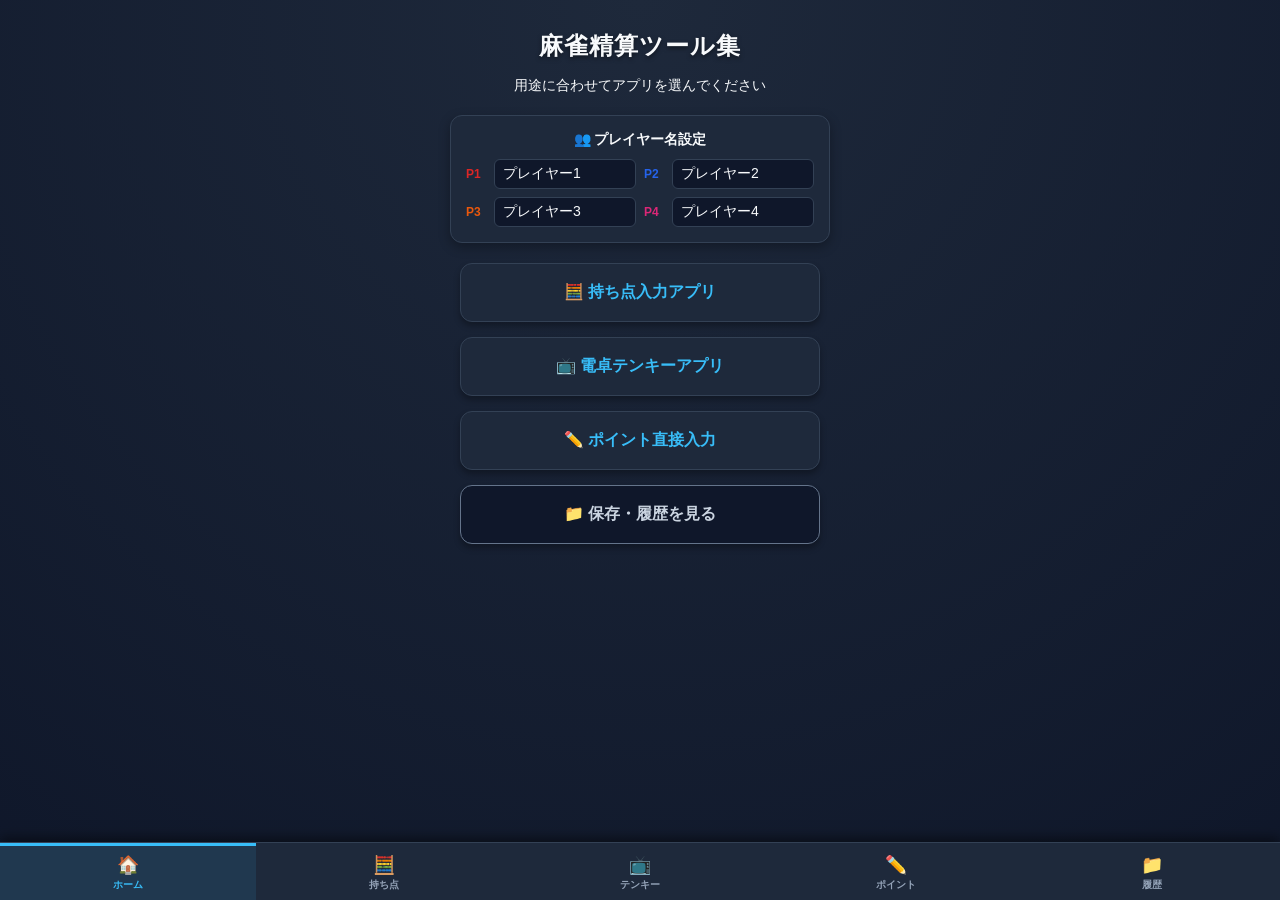
==== index.html @ d0d56da9 "Add files via upload" ====
<!DOCTYPE html>
<html lang="ja">
<head>
<meta charset="UTF-8">
<meta name="viewport" content="width=device-width, initial-scale=1.0, maximum-scale=1.0, user-scalable=no">
<title>麻雀精算</title>
<link rel="manifest" href="manifest.json">
<meta name="theme-color" content="#0f172a">
<meta name="apple-mobile-web-app-capable" content="yes">
<meta name="mobile-web-app-capable" content="yes">
<meta name="apple-mobile-web-app-title" content="麻雀精算">
<meta name="apple-mobile-web-app-status-bar-style" content="black-translucent">
<link rel="apple-touch-icon" href="icon-192.png">
<style>
/* ==================================
共通・全体スタイル (Dark Theme)
================================== */
:root {
--bg-base: #0f172a;
--bg-card: #1e293b;
--bg-input: #0f172a;
--text-main: #f8fafc;
--text-sub: #94a3b8;
--border-color: #334155;
--accent-color: #38bdf8;
--header-green: linear-gradient(90deg, #004d25 0%, #002914 100%);

/* プレイヤーカラー */
--p1-color: #dc2626; /* 赤 */
--p2-color: #2563eb; /* 青 */
--p3-color: #ea580c; /* オレンジ */
--p4-color: #db2777; /* ピンク */
}

* { box-sizing: border-box; touch-action: manipulation; margin: 0; padding: 0; }
body {
font-family: 'Helvetica Neue', Arial, sans-serif;
background-color: var(--bg-base);
color: var(--text-main);
}
.app-container {
padding-bottom: 80px;
min-height: 100vh;
background: radial-gradient(circle at top, #1e293b 0%, #0f172a 100%);
}
.screen {
display: none;
padding: 20px 10px;
animation: fadeIn 0.3s ease;
}
.screen.active {
display: block;
}
@keyframes fadeIn {
from { opacity: 0; transform: translateY(5px); }
to { opacity: 1; transform: translateY(0); }
}
.card-container {
background: rgba(30, 41, 59, 0.85);
backdrop-filter: blur(8px);
padding: 20px 15px;
border-radius: 12px;
border: 1px solid var(--border-color);
box-shadow: 0 8px 32px rgba(0,0,0,0.5);
width: 100%;
max-width: 400px;
margin: 0 auto;
}
h2 {
text-align: center;
color: var(--text-main);
margin-top: 0;
margin-bottom: 15px;
font-size: 20px;
letter-spacing: 1px;
}
input {
background-color: var(--bg-input);
color: var(--text-main);
border: 1px solid var(--border-color);
}
input:focus {
outline: none;
border-color: var(--accent-color);
box-shadow: 0 0 0 2px rgba(56,189,248,0.2);
}

/* ホーム画面スタイル */
.home-header { text-align: center; margin-bottom: 20px; padding-top: 10px; }
.menu-grid { display: grid; grid-template-columns: 1fr; gap: 15px; max-width: 380px; margin: 0 auto; padding: 0 10px; }
.menu-btn {
background: var(--bg-card); border: 1px solid var(--border-color); padding: 18px; border-radius: 12px;
font-size: 16px; font-weight: bold; color: var(--accent-color); text-align: center;
box-shadow: 0 4px 6px rgba(0,0,0,0.3); cursor: pointer; transition: all 0.2s;
}
.menu-btn:active { background: #334155; transform: scale(0.98); }

/* プレイヤー名設定エリア */
.player-setup-card {
max-width: 380px; margin: 20px auto 0; background: var(--bg-card); padding: 15px;
border-radius: 12px; border: 1px solid var(--border-color); box-shadow: 0 4px 12px rgba(0,0,0,0.3);
}
.player-setup-title { font-size: 14px; font-weight: bold; color: var(--text-main); margin-bottom: 10px; text-align: center; }
.player-setup-grid { display: grid; grid-template-columns: 1fr 1fr; gap: 8px; }
.player-setup-item { display: flex; align-items: center; }
.player-setup-item span { font-size: 12px; font-weight: bold; width: 28px; }

.p1-text { color: var(--p1-color); }
.p2-text { color: var(--p2-color); }
.p3-text { color: var(--p3-color); }
.p4-text { color: var(--p4-color); }

.player-setup-item input {
width: calc(100% - 28px); padding: 6px 8px; border-radius: 6px; font-size: 14px;
}

/* 下部ナビゲーション */
.bottom-banner {
position: fixed; bottom: 0; left: 0; right: 0; background: var(--bg-card);
display: flex; box-shadow: 0 -4px 12px rgba(0,0,0,0.5); z-index: 1000;
border-top: 1px solid var(--border-color);
}
.nav-item {
flex: 1; text-align: center; padding: 8px 0; color: var(--text-sub);
font-size: 10px; font-weight: bold; cursor: pointer; border-top: 3px solid transparent;
}
.nav-item .icon { font-size: 18px; display: block; margin-bottom: 2px; }
.nav-item.active { color: var(--accent-color); border-top: 3px solid var(--accent-color); background: rgba(56,189,248,0.1); }

/* アプリ共通スタイル */
.input-label { display: inline-block; width: 110px; font-weight: bold; font-size: 14px; color: var(--text-main); white-space: nowrap; overflow: hidden; text-overflow: ellipsis; vertical-align: middle; }
.rate-input-area { display: flex; align-items: center; font-size: 15px; font-weight: bold; color: var(--text-main); }
.rate-input-area input { width: 80px; margin: 0 10px; text-align: right; font-size: 16px; padding: 8px; border-radius: 4px; }
.player-input { display: flex; align-items: center; margin-bottom: 12px; }
.player-input input {
flex: 1; padding: 10px; border-radius: 6px; font-size: 18px; text-align: right; transition: all 0.2s;
}
.player-input input.auto-filled { background-color: #1e293b; color: #64748b; }
.unit { margin-left: 5px; font-size: 14px; color: var(--text-sub); }

.calc-btn {
width: 100%; padding: 14px; background: linear-gradient(135deg, #0ea5e9, #2563eb); color: white; border: none;
border-radius: 8px; font-size: 16px; font-weight: bold; cursor: pointer; transition: opacity 0.3s;
margin-top: 10px; box-shadow: 0 4px 12px rgba(37, 99, 235, 0.4);
}
.calc-btn:active { opacity: 0.8; }

.result-area {
margin-top: 20px; padding: 15px; background-color: #0f172a; border-radius: 6px; border: 1px solid var(--border-color);
}
.result-item { display: flex; justify-content: space-between; margin-bottom: 8px; font-size: 15px; border-bottom: 1px dashed var(--border-color); padding-bottom: 5px; }
.result-item:last-child { border-bottom: none; }
.point-detail { font-size: 12px; color: var(--text-sub); margin-right: 10px; }
.error-msg { color: #ef4444; font-weight: bold; text-align: center; font-size: 14px; }

.rule-settings { background: #0f172a; border: 1px solid var(--border-color); border-radius: 8px; padding: 12px; margin-top: 15px; margin-bottom: 15px; }
.rule-title { font-size: 14px; font-weight: bold; color: var(--text-sub); margin-bottom: 8px; }
.rule-row { display: flex; gap: 10px; margin-bottom: 8px; }
.rule-item { flex: 1; }
.rule-label { font-size: 12px; color: var(--text-sub); margin-bottom: 2px; }
.rule-item input { width: 100%; padding: 8px; border-radius: 4px; text-align: right; font-size: 15px; }

/* アプリ2 専用スタイル (放送風UI) */
.app2-setting-bar { display: flex; justify-content: space-between; align-items: center; background: #0f172a; padding: 8px 12px; border-radius: 6px; margin-bottom: 15px; font-size: 14px; font-weight: bold; border: 1px solid var(--border-color); }
.app2-setting-bar input { width: 60px; padding: 6px; text-align: right; font-size: 15px; border-radius: 4px; }

.app2-tabs { display: flex; gap: 4px; margin-bottom: 20px; }
.app2-tab {
flex: 1; text-align: center; padding: 8px 2px; background: #0f172a; color: var(--text-main);
border-radius: 6px; font-size: 12px; font-weight: bold;
border: 1px solid var(--border-color); border-bottom-width: 4px;
overflow: hidden; transition: all 0.2s; cursor: pointer;
}
#app2-tab-0 { border-bottom-color: var(--p1-color); } #app2-tab-1 { border-bottom-color: var(--p2-color); } #app2-tab-2 { border-bottom-color: var(--p3-color); } #app2-tab-3 { border-bottom-color: var(--p4-color); }
.app2-tab.active { background: rgba(56, 189, 248, 0.15); border-color: var(--accent-color); box-shadow: 0 0 10px rgba(56,189,248,0.2); }
.app2-tab-name { white-space: nowrap; overflow: hidden; text-overflow: ellipsis; display: block; color: var(--text-sub); pointer-events: none; }
.app2-tab-total { font-size: 16px; margin-top: 2px; font-variant-numeric: tabular-nums; letter-spacing: 0.5px; pointer-events: none; }

.app2-batch-panel { background: transparent; margin-bottom: 15px; }
.app2-batch-title {
font-size: 14px; font-weight: bold; color: #fff; margin-bottom: 10px; display: flex; justify-content: space-between; align-items: center;
background: var(--header-green); padding: 10px 12px; border-radius: 4px; box-shadow: 0 2px 8px rgba(0,0,0,0.5); letter-spacing: 1px;
}

.app2-rows-container { display: flex; flex-direction: column; gap: 4px; }
.app2-player-row {
display: flex; align-items: center; justify-content: space-between; background: linear-gradient(90deg, rgba(30,41,59,1) 0%, rgba(15,23,42,1) 100%);
padding: 10px 12px; border-radius: 4px; border: 1px solid var(--border-color); border-left-width: 6px;
transition: transform 0.8s cubic-bezier(0.25, 1, 0.5, 1), background 0.2s;
}
#app2-player-row-0 { border-left-color: var(--p1-color); } #app2-player-row-1 { border-left-color: var(--p2-color); } #app2-player-row-2 { border-left-color: var(--p3-color); } #app2-player-row-3 { border-left-color: var(--p4-color); }
.app2-player-row-name { font-weight: bold; font-size: 15px; width: 80px; white-space: nowrap; overflow: hidden; text-overflow: ellipsis; }
.app2-player-row-val { font-size: 18px; font-weight: bold; color: #fff; text-align: right; flex: 1; padding-right: 5px; font-variant-numeric: tabular-nums; }

.app2-ledger { background: #0f172a; border: 1px solid var(--border-color); border-radius: 6px; padding: 8px; height: 90px; overflow-y: auto; margin-bottom: 12px; }
.app2-ledger-table { width: 100%; border-collapse: collapse; font-size: 13px; }
.app2-ledger-table th { background: #1e293b; color: var(--text-sub); padding: 4px; text-align: center; font-size: 11px; border-bottom: 1px solid var(--border-color); }
.app2-ledger-table td { padding: 5px 4px; text-align: center; border-bottom: 1px dashed #334155; font-variant-numeric: tabular-nums; }

.app2-input-display { background: #000; border: 1px solid var(--accent-color); border-radius: 6px; padding: 10px 12px; font-size: 22px; font-weight: bold; text-align: right; margin-bottom: 10px; min-height: 48px; color: #38bdf8; overflow-x: auto; white-space: nowrap; box-shadow: inset 0 2px 4px rgba(0,0,0,0.5); }
.app2-keypad { display: grid; grid-template-columns: repeat(4, 1fr); gap: 8px; margin-bottom: 10px; }
.app2-key { background: #1e293b; border: 1px solid var(--border-color); border-radius: 8px; padding: 12px 0; font-size: 18px; font-weight: bold; color: var(--text-main); display: flex; align-items: center; justify-content: center; cursor: pointer; user-select: none; box-shadow: 0 3px 0 #0f172a; transition: all 0.1s; }
.app2-key:active { transform: translateY(3px); box-shadow: none; background: #334155; }
.app2-key.fn { background: #334155; color: #cbd5e1; font-size: 16px; }
.app2-key.op { background: #0f172a; color: var(--accent-color); font-size: 22px; border-color: #1e293b; }
.app2-key.calc { background: var(--header-green); color: #fff; border-color: #002914; box-shadow: 0 3px 0 #001a0d; grid-column: span 4; padding: 14px 0; }
.app2-key.calc:active { background: #002914; }

.app2-result-area { margin-top: 10px; padding: 15px; background-color: #0f172a; border-radius: 8px; border: 1px solid var(--border-color); }
.app2-transfer-area { margin-top: 15px; padding-top: 10px; border-top: 1px solid var(--border-color); }
.app2-transfer-item { display: flex; justify-content: space-between; align-items: center; background: #1e293b; padding: 10px 12px; margin-bottom: 8px; border-radius: 6px; border: 1px solid var(--border-color); font-size: 15px; }
.app2-pay-from { color: #ef4444; font-weight: bold; }
.app2-pay-to { color: #38bdf8; font-weight: bold; }
.text-win { color: var(--accent-color); }
.text-lose { color: #ef4444; }

/* ==================================
保存・履歴ページ用スタイル
================================== */
.history-section-title {
font-size: 15px; font-weight: bold; margin-bottom: 12px; color: var(--accent-color);
border-bottom: 1px solid var(--border-color); padding-bottom: 5px; margin-top: 20px;
}
.history-controls { display: flex; gap: 10px; margin-bottom: 20px; }
.history-btn {
flex: 1; padding: 12px 10px; border-radius: 6px; font-size: 13px; font-weight: bold;
cursor: pointer; text-align: center; border: none; color: #fff; box-shadow: 0 2px 4px rgba(0,0,0,0.3);
}
.btn-save { background: linear-gradient(135deg, #10b981, #059669); }
.btn-reset { background: linear-gradient(135deg, #ef4444, #b91c1c); }

/* アコーディオン部分 (JS制御) */
.archive-item {
background: #0f172a; border: 1px solid var(--border-color); border-radius: 6px; margin-bottom: 10px; overflow: hidden;
}
.archive-header {
padding: 12px; cursor: pointer; display: flex; flex-direction: column; gap: 5px;
-webkit-tap-highlight-color: transparent; user-select: none;
}
/* タイトルと日付のレイアウト */
.archive-title-row { display: flex; justify-content: space-between; align-items: baseline; }
.archive-title { font-size: 15px; font-weight: bold; color: var(--text-main); flex: 1; white-space: nowrap; overflow: hidden; text-overflow: ellipsis; padding-right: 10px; }
.archive-date-sub { font-size: 11px; color: #94a3b8; white-space: nowrap; }
.archive-date-sub::after { content: '▼'; font-size: 10px; margin-left: 8px; transition: transform 0.2s; display: inline-block; }
.archive-item.open .archive-date-sub::after { transform: rotate(180deg); color: var(--accent-color); }

.archive-summary { display: grid; grid-template-columns: repeat(4, 1fr); text-align: center; font-size: 13px; font-weight: bold; margin-top: 5px; pointer-events: none; }

.archive-content { display: none; padding: 0 12px 12px; border-top: 1px dashed var(--border-color); margin-top: 8px; padding-top: 12px; }
.archive-item.open .archive-content { display: block; animation: fadeIn 0.3s ease; }

/* 復元・削除ボタン */
.history-action-btns { display: flex; gap: 10px; margin-top: 15px; }
.btn-restore {
flex: 1; background: rgba(56, 189, 248, 0.1); border: 1px solid var(--accent-color); color: var(--accent-color);
padding: 10px; border-radius: 4px; font-size: 12px; font-weight: bold; cursor: pointer; transition: 0.2s;
}
.btn-restore:active { background: rgba(56, 189, 248, 0.3); }
.btn-delete {
flex: 1; background: transparent; border: 1px solid #ef4444; color: #ef4444;
padding: 10px; border-radius: 4px; font-size: 12px; font-weight: bold; cursor: pointer; transition: 0.2s;
}
.btn-delete:active { background: rgba(239, 68, 68, 0.2); }
</style>
</head>
<body>

<div class="app-container">

<!-- ===============================
[Home] ホーム画面
================================ -->
<div id="screen-home" class="screen active">
<div class="home-header">
<h2 style="font-size: 24px; text-shadow: 0 2px 4px rgba(0,0,0,0.5);">麻雀精算ツール集</h2>
<p style="font-size: 14px;">用途に合わせてアプリを選んでください</p>
</div>

<div class="player-setup-card">
<div class="player-setup-title">👥 プレイヤー名設定</div>
<div class="player-setup-grid">
<div class="player-setup-item"><span class="p1-text">P1</span><input type="text" id="p-name-0" value="プレイヤー1" oninput="updatePlayerUI(); saveData();"></div>
<div class="player-setup-item"><span class="p2-text">P2</span><input type="text" id="p-name-1" value="プレイヤー2" oninput="updatePlayerUI(); saveData();"></div>
<div class="player-setup-item"><span class="p3-text">P3</span><input type="text" id="p-name-2" value="プレイヤー3" oninput="updatePlayerUI(); saveData();"></div>
<div class="player-setup-item"><span class="p4-text">P4</span><input type="text" id="p-name-3" value="プレイヤー4" oninput="updatePlayerUI(); saveData();"></div>
</div>
</div>

<div class="menu-grid" style="margin-top: 20px;">
<div class="menu-btn" onclick="switchScreen('app1')">🧮 持ち点入力アプリ</div>
<div class="menu-btn" onclick="switchScreen('app2')">📺 電卓テンキーアプリ</div>
<div class="menu-btn" onclick="switchScreen('app3')">✏️ ポイント直接入力</div>
<div class="menu-btn" onclick="switchScreen('history')" style="background:var(--bg-base); border-color:#64748b; color:#cbd5e1;">📁 保存・履歴を見る</div>
</div>
</div>

<!-- ===============================
[App1] 持ち点入力アプリ
================================ -->
<div id="screen-app1" class="screen">
<div class="card-container">
<h2>持ち点入力 精算</h2>
<div class="rate-input-area" style="margin-bottom: 15px;">
<label class="input-label">レート:</label>
1000点 = <input type="number" id="app1-rate" value="50" step="10" min="0" inputmode="numeric" onfocus="this.select()" oninput="saveData()"> 円
</div>
<hr style="border: 0; border-top: 1px solid var(--border-color); margin-bottom: 15px;">

<div class="player-input"><label class="input-label p1-text" id="app1-lbl-0">プレイヤー1:</label><input type="number" id="app1-p1" onfocus="this.select()" oninput="app1_autoFill()"></div>
<div class="player-input"><label class="input-label p2-text" id="app1-lbl-1">プレイヤー2:</label><input type="number" id="app1-p2" onfocus="this.select()" oninput="app1_autoFill()"></div>
<div class="player-input"><label class="input-label p3-text" id="app1-lbl-2">プレイヤー3:</label><input type="number" id="app1-p3" onfocus="this.select()" oninput="app1_autoFill()"></div>
<div class="player-input"><label class="input-label p4-text" id="app1-lbl-3">プレイヤー4:</label><input type="number" id="app1-p4" class="auto-filled" placeholder="自動入力" onfocus="this.select()"></div>


<div class="rule-settings">
<div class="rule-title">持ち点・返し点</div>
<div class="rule-row">
<div class="rule-item"><div class="rule-label">持ち点</div><input type="number" id="app1-start-point" value="25000" step="1000" inputmode="numeric" oninput="app1_autoFill(); saveData();"></div>
<div class="rule-item"><div class="rule-label">返し点</div><input type="number" id="app1-return-point" value="30000" step="1000" inputmode="numeric" oninput="saveData();"></div>
</div>
<div class="rule-title" style="margin-top: 12px;">順位点 (ウマ)</div>
<div class="rule-row">
<div class="rule-item"><div class="rule-label">1位</div><input type="number" id="app1-uma1" value="50" oninput="saveData();"></div>
<div class="rule-item"><div class="rule-label">2位</div><input type="number" id="app1-uma2" value="10" oninput="saveData();"></div>
</div>
<div class="rule-row">
<div class="rule-item"><div class="rule-label">3位</div><input type="number" id="app1-uma3" value="-10" oninput="saveData();"></div>
<div class="rule-item"><div class="rule-label">4位</div><input type="number" id="app1-uma4" value="-30" oninput="saveData();"></div>
</div>
</div>

<button class="calc-btn" onclick="app1_calculate()">精算を計算する</button>
<div id="app1-result" class="result-area" style="display: none;"></div>
</div>
</div>

<!-- ===============================
[App2] 電卓テンキーアプリ
================================ -->
<div id="screen-app2" class="screen">
<div class="card-container" style="padding: 15px 12px;">
<div class="app2-setting-bar">
<span>レート (1000点=)</span>
<div><input type="number" id="app2-rate" value="50" inputmode="numeric" onfocus="this.select()" oninput="saveData()"> 円</div>
</div>

<div class="app2-batch-title" style="margin-bottom: 12px;">
<span id="app2-batch-title-text">第 1 試合 (スコア入力)</span>
</div>

<div class="app2-tabs" id="app2-tabs-container">
<div class="app2-tab active" id="app2-tab-0" onclick="app2_selectTarget(0)"><span class="app2-tab-name" id="app2-tabname-0">P1</span><div class="app2-tab-total" id="app2-total-0">0</div></div>
<div class="app2-tab" id="app2-tab-1" onclick="app2_selectTarget(1)"><span class="app2-tab-name" id="app2-tabname-1">P2</span><div class="app2-tab-total" id="app2-total-1">0</div></div>
<div class="app2-tab" id="app2-tab-2" onclick="app2_selectTarget(2)"><span class="app2-tab-name" id="app2-tabname-2">P3</span><div class="app2-tab-total" id="app2-total-2">0</div></div>
<div class="app2-tab" id="app2-tab-3" onclick="app2_selectTarget(3)"><span class="app2-tab-name" id="app2-tabname-3">P4</span><div class="app2-tab-total" id="app2-total-3">0</div></div>
</div>

<div class="app2-batch-panel">
<div class="app2-batch-title" style="background: transparent; box-shadow: none; padding: 0 4px; margin-bottom: 8px;">
<span style="font-size: 13px; color: var(--text-sub);">🏆 総合順位</span>
</div>
<div class="app2-rows-container" id="app2-rows-container">
<div id="app2-player-row-0" class="app2-player-row" data-player="0"><span class="app2-player-row-name" id="app2-rowname-0">P1</span><span class="app2-player-row-val" id="app2-rowval-0">0 pt</span></div>
<div id="app2-player-row-1" class="app2-player-row" data-player="1"><span class="app2-player-row-name" id="app2-rowname-1">P2</span><span class="app2-player-row-val" id="app2-rowval-1">0 pt</span></div>
<div id="app2-player-row-2" class="app2-player-row" data-player="2"><span class="app2-player-row-name" id="app2-rowname-2">P3</span><span class="app2-player-row-val" id="app2-rowval-2">0 pt</span></div>
<div id="app2-player-row-3" class="app2-player-row" data-player="3"><span class="app2-player-row-name" id="app2-rowname-3">P4</span><span class="app2-player-row-val" id="app2-rowval-3">0 pt</span></div>
</div>
<button class="calc-btn" onclick="app2_commitGame()" style="margin-top: 15px;">📥 結果を一覧に反映する</button>
</div>

<div class="app2-ledger">
<table class="app2-ledger-table">
<thead>
<tr><th>試合</th><th id="app2-th-0">P1</th><th id="app2-th-1">P2</th><th id="app2-th-2">P3</th><th id="app2-th-3">P4</th></tr>
</thead>
<tbody id="app2-ledger-tbody"></tbody>
</table>
</div>

<div class="app2-input-display" id="app2-current-input"></div>

<div class="app2-keypad">
<div class="app2-key fn" onclick="app2_pressKey('C')">CLR</div>
<div class="app2-key fn" onclick="app2_pressKey('BS')">DEL</div>
<div class="app2-key fn" onclick="app2_pressKey('UNDO')">UNDO</div>
<div class="app2-key op" onclick="app2_pressKey('+')">＋</div>

<div class="app2-key" onclick="app2_pressKey('7')">7</div><div class="app2-key" onclick="app2_pressKey('8')">8</div><div class="app2-key" onclick="app2_pressKey('9')">9</div><div class="app2-key op" onclick="app2_pressKey('-')">－</div>
<div class="app2-key" onclick="app2_pressKey('4')">4</div><div class="app2-key" onclick="app2_pressKey('5')">5</div><div class="app2-key" onclick="app2_pressKey('6')">6</div><div class="app2-key" onclick="app2_pressKey('0')">0</div>
<div class="app2-key" onclick="app2_pressKey('1')">1</div><div class="app2-key" onclick="app2_pressKey('2')">2</div><div class="app2-key" onclick="app2_pressKey('3')">3</div><div class="app2-key" onclick="app2_pressKey('.')">.</div>

<div class="app2-key calc" onclick="app2_calculate()">💰 現金精算を開く</div>
</div>
<div id="app2-result" class="app2-result-area" style="display: none;"></div>
</div>
</div>

<!-- ===============================
[App3] ポイント直接入力アプリ
================================ -->
<div id="screen-app3" class="screen">
<div class="card-container">
<h2>ポイント直接入力 精算</h2>
<div class="rate-input-area" style="margin-bottom: 15px;">
<label class="input-label">レート:</label>
1000点 = <input type="number" id="app3-rate" value="50" step="10" inputmode="numeric" oninput="saveData()"> 円
</div>
<hr style="border: 0; border-top: 1px solid var(--border-color); margin-bottom: 15px;">

<div class="player-input"><label class="input-label p1-text" id="app3-lbl-0">P1:</label><input type="number" id="app3-p1" oninput="app3_autoFill()"> <span class="unit">pt</span></div>
<div class="player-input"><label class="input-label p2-text" id="app3-lbl-1">P2:</label><input type="number" id="app3-p2" oninput="app3_autoFill()"> <span class="unit">pt</span></div>
<div class="player-input"><label class="input-label p3-text" id="app3-lbl-2">P3:</label><input type="number" id="app3-p3" oninput="app3_autoFill()"> <span class="unit">pt</span></div>
<div class="player-input"><label class="input-label p4-text" id="app3-lbl-3">P4:</label><input type="number" id="app3-p4" class="auto-filled" onfocus="this.select()"> <span class="unit">pt</span></div>

<button class="calc-btn" onclick="app3_calculate()">現金を計算する</button>
<div id="app3-result" class="result-area" style="display: none;"></div>
</div>
</div>

<!-- ===============================
[History] 履歴・保存ページ
================================ -->
<div id="screen-history" class="screen">
<div class="card-container">
<h2>📝 スコア履歴</h2>

<div class="history-section-title">現在の対局 (テンキーアプリの状況)</div>

<table class="app2-ledger-table" style="background:#0f172a; margin-bottom:15px; border:1px solid var(--border-color); border-radius:6px; overflow:hidden;">
<thead>
<tr>
<th>試合</th>
<th id="hist-th-0" class="p1-text">P1</th><th id="hist-th-1" class="p2-text">P2</th>
<th id="hist-th-2" class="p3-text">P3</th><th id="hist-th-3" class="p4-text">P4</th>
</tr>
</thead>
<tbody id="hist-current-tbody"></tbody>
<tfoot id="hist-current-tfoot" style="background:#1e293b; font-weight:bold;"></tfoot>
</table>

<div class="history-controls">
<button class="history-btn btn-save" onclick="archiveCurrentScores()">📁 今の履歴を保存</button>
<button class="history-btn btn-reset" onclick="resetCurrentScores()">🗑️ リセット</button>
</div>

<div class="history-section-title">バックアップ</div>
<div class="history-controls">
<button class="history-btn" style="background:#334155;" onclick="exportData()">⬇️ 書き出し</button>
<button class="history-btn" style="background:#334155;" onclick="document.getElementById('import-file').click()">⬆️ 読み込み</button>
<input type="file" id="import-file" accept=".json,application/json" style="display:none;" onchange="importData(event)">
</div>
<p style="font-size:11px; color:var(--text-sub); margin-bottom:10px;">履歴をファイルに保存できます。機種変更やデータ消去に備えて、ときどき書き出してね。</p>

<div class="history-section-title">過去の保存データ</div>
<p style="font-size:11px; color:var(--text-sub); margin-bottom:10px;">タップで詳細を開けます</p>

<div id="hist-archives-container">
<!-- JSで過去データを描画 -->
</div>
</div>
</div>

</div>

<!-- 下部ナビゲーションバナー -->
<div class="bottom-banner">
<div class="nav-item active" id="nav-home" onclick="switchScreen('home')"><span class="icon">🏠</span>ホーム</div>
<div class="nav-item" id="nav-app1" onclick="switchScreen('app1')"><span class="icon">🧮</span>持ち点</div>
<div class="nav-item" id="nav-app2" onclick="switchScreen('app2')"><span class="icon">📺</span>テンキー</div>
<div class="nav-item" id="nav-app3" onclick="switchScreen('app3')"><span class="icon">✏️</span>ポイント</div>
<div class="nav-item" id="nav-history" onclick="switchScreen('history')"><span class="icon">📁</span>履歴</div>
</div>

<script>
/* =========================================
[LocalStorage] 保存・復元処理
========================================= */
let app2_scores = [[], [], [], []];
let app2_prevTotals = [0, 0, 0, 0];
let app2_activeTarget = 0;
let app2_tempInputs = ["", "", "", ""];
let mahjong_archives = [];

function saveData() {
try {
const names = [document.getElementById('p-name-0').value, document.getElementById('p-name-1').value, document.getElementById('p-name-2').value, document.getElementById('p-name-3').value];
localStorage.setItem('mahjong_pNames', JSON.stringify(names));
localStorage.setItem('mahjong_app1_rate', document.getElementById('app1-rate').value);
localStorage.setItem('mahjong_app1_start', document.getElementById('app1-start-point').value);
localStorage.setItem('mahjong_app1_return', document.getElementById('app1-return-point').value);
const uma = [document.getElementById('app1-uma1').value, document.getElementById('app1-uma2').value, document.getElementById('app1-uma3').value, document.getElementById('app1-uma4').value];
localStorage.setItem('mahjong_app1_uma', JSON.stringify(uma));
localStorage.setItem('mahjong_app2_rate', document.getElementById('app2-rate').value);
localStorage.setItem('mahjong_app2_scores', JSON.stringify(app2_scores));
localStorage.setItem('mahjong_app3_rate', document.getElementById('app3-rate').value);
localStorage.setItem('mahjong_archives', JSON.stringify(mahjong_archives));
} catch(e) { console.log('Save failed:', e); }
}

function loadData() {
try {
const names = JSON.parse(localStorage.getItem('mahjong_pNames'));
if (names && names.length === 4) { for (let i = 0; i < 4; i++) { if (names[i] !== undefined) document.getElementById(`p-name-${i}`).value = names[i]; } }
const app1Rate = localStorage.getItem('mahjong_app1_rate'); if (app1Rate !== null) document.getElementById('app1-rate').value = app1Rate;
const app1Start = localStorage.getItem('mahjong_app1_start'); if (app1Start !== null) document.getElementById('app1-start-point').value = app1Start;
const app1Return = localStorage.getItem('mahjong_app1_return'); if (app1Return !== null) document.getElementById('app1-return-point').value = app1Return;
const uma = JSON.parse(localStorage.getItem('mahjong_app1_uma'));
if (uma && uma.length === 4) { document.getElementById('app1-uma1').value = uma[0]; document.getElementById('app1-uma2').value = uma[1]; document.getElementById('app1-uma3').value = uma[2]; document.getElementById('app1-uma4').value = uma[3]; }
const app2Rate = localStorage.getItem('mahjong_app2_rate'); if (app2Rate !== null) document.getElementById('app2-rate').value = app2Rate;
const savedScores = JSON.parse(localStorage.getItem('mahjong_app2_scores')); if (savedScores && savedScores.length === 4) app2_scores = savedScores;
const app3Rate = localStorage.getItem('mahjong_app3_rate'); if (app3Rate !== null) document.getElementById('app3-rate').value = app3Rate;
const savedArchives = JSON.parse(localStorage.getItem('mahjong_archives')); if (savedArchives) mahjong_archives = savedArchives;

app2_prevTotals = [app2_getSum(0), app2_getSum(1), app2_getSum(2), app2_getSum(3)];
} catch(e) { console.log('Load failed:', e); }
}

function esc(s) {
return String(s).replace(/[&<>"']/g, c => ({'&':'&amp;','<':'&lt;','>':'&gt;','"':'&quot;',"'":'&#39;'}[c]));
}

function exportData() {
const data = {
app: 'mahjong-settle', version: 1,
names: [0,1,2,3].map(getPlayerName),
scores: app2_scores,
archives: mahjong_archives
};
const blob = new Blob([JSON.stringify(data, null, 2)], { type: 'application/json' });
const a = document.createElement('a');
const d = new Date();
a.href = URL.createObjectURL(blob);
a.download = `mahjong_backup_${d.getFullYear()}${String(d.getMonth()+1).padStart(2,'0')}${String(d.getDate()).padStart(2,'0')}.json`;
document.body.appendChild(a); a.click(); a.remove();
setTimeout(() => URL.revokeObjectURL(a.href), 1000);
}

function importData(ev) {
const file = ev.target.files[0]; ev.target.value = '';
if (!file) return;
const reader = new FileReader();
reader.onload = () => {
try {
const data = JSON.parse(reader.result);
const okScores = s => Array.isArray(s) && s.length === 4 && s.every(a => Array.isArray(a) && a.every(n => typeof n === 'number'));
if (data.app !== 'mahjong-settle' || !Array.isArray(data.archives) || !data.archives.every(a => a && okScores(a.scores) && Array.isArray(a.names) && a.names.length === 4)) throw new Error('形式が違います');
if (!confirm(`履歴 ${data.archives.length} 件を読み込みます。\n今ある履歴の後ろに追加されます（現在の対局は変わりません）。`)) return;
data.archives.forEach(a => mahjong_archives.push({
title: String(a.title || ''), date: String(a.date || ''),
names: a.names.map(String), scores: a.scores
}));
saveData(); renderHistoryPage();
alert('読み込みました！');
} catch (e) { alert('読み込めませんでした: ' + e.message); }
};
reader.readAsText(file);
}

function getPlayerName(index) {
const val = document.getElementById(`p-name-${index}`).value.trim(); return val !== "" ? val : `P${index + 1}`;
}

function updatePlayerUI() {
for (let i = 0; i < 4; i++) {
const name = getPlayerName(i);
const lbl1 = document.getElementById(`app1-lbl-${i}`); if (lbl1) lbl1.innerText = `${name}:`;
const tab2 = document.getElementById(`app2-tabname-${i}`); if (tab2) tab2.innerText = name;
const rowName = document.getElementById(`app2-rowname-${i}`); if (rowName) rowName.innerText = name;
const th2 = document.getElementById(`app2-th-${i}`); if (th2) th2.innerText = name;
const lbl3 = document.getElementById(`app3-lbl-${i}`); if (lbl3) lbl3.innerText = `${name}:`;
const hth = document.getElementById(`hist-th-${i}`); if (hth) hth.innerText = name;
}
}

function switchScreen(targetId) {
document.querySelectorAll('.screen').forEach(screen => screen.classList.remove('active'));
document.querySelectorAll('.nav-item').forEach(nav => nav.classList.remove('active'));
document.getElementById('screen-' + targetId).classList.add('active');
document.getElementById('nav-' + targetId).classList.add('active');

if (targetId === 'history') renderHistoryPage();
window.scrollTo(0, 0);
}

/* =========================================
[App1 / App3] マイナス入力対応の自動補動と計算
========================================= */
function parseVal(id) {
const v = document.getElementById(id).value;
if (v === "" || v === "-") return 0;
const n = parseInt(v, 10);
return isNaN(n) ? 0 : n;
}

function app1_autoFill() {
if (document.activeElement.id === 'app1-p4') return;
const startPoint = parseInt(document.getElementById('app1-start-point').value) || 25000;
const p1 = parseVal('app1-p1');
const p2 = parseVal('app1-p2');
const p3 = parseVal('app1-p3');
document.getElementById('app1-p4').value = (startPoint * 4) - (p1 + p2 + p3);
}

function app1_calculate() {
const rate = parseFloat(document.getElementById('app1-rate').value) || 50;
const startPoint = parseInt(document.getElementById('app1-start-point').value) || 25000;
const basePoint = parseInt(document.getElementById('app1-return-point').value) || 30000;
const umaOka = [ parseFloat(document.getElementById('app1-uma1').value)||0, parseFloat(document.getElementById('app1-uma2').value)||0, parseFloat(document.getElementById('app1-uma3').value)||0, parseFloat(document.getElementById('app1-uma4').value)||0 ];

const p1 = parseVal('app1-p1');
const p2 = parseVal('app1-p2');
const p3 = parseVal('app1-p3');
const p4 = parseVal('app1-p4');

const resultArea = document.getElementById('app1-result'); resultArea.style.display = 'block';

if (p1 + p2 + p3 + p4 !== startPoint * 4) { resultArea.innerHTML = `<div class="error-msg">エラー: 合計点が${startPoint*4}点になりません。</div>`; return; }

let players = [ { id: 1, name: getPlayerName(0), score: p1 }, { id: 2, name: getPlayerName(1), score: p2 }, { id: 3, name: getPlayerName(2), score: p3 }, { id: 4, name: getPlayerName(3), score: p4 } ];
players.sort((a, b) => b.score - a.score);
let currentRank = 0;
while (currentRank < 4) {
let tieCount = 1, umaOkaSum = umaOka[currentRank];
for (let i = currentRank + 1; i < 4; i++) { if (players[i].score === players[currentRank].score) { tieCount++; umaOkaSum += umaOka[i]; } else break; }
const avg = umaOkaSum / tieCount; for (let i = 0; i < tieCount; i++) players[currentRank + i].assignedUmaOka = avg; currentRank += tieCount;
}
players.forEach(p => { p.finalPoint = Math.round(((p.score - basePoint) / 1000 + p.assignedUmaOka) * 10) / 10; p.cash = Math.round(p.finalPoint * rate); });
players.sort((a, b) => a.id - b.id);

let html = '<h3 style="margin-top:0; margin-bottom:10px;">精算結果</h3>';
players.forEach(p => { const colorClass = p.cash > 0 ? "text-win" : (p.cash < 0 ? "text-lose" : ""); html += `<div class="result-item"><span>${esc(p.name)}</span><div><span class="point-detail">(${p.finalPoint > 0 ? '+' : ''}${p.finalPoint} pt)</span><span class="${colorClass}" style="font-weight: bold;">${p.cash > 0 ? '+' : ''}${p.cash} 円</span></div></div>`; });
for(let i=0; i<4; i++){ app2_tempInputs[i] = players[i].finalPoint.toString(); } app2_updateUI();
html += '<div style="margin-top:15px; font-size:12px; color:#38bdf8; text-align:center; padding:8px; background:rgba(56,189,248,0.1); border-radius:4px;">✅ アプリ2(テンキー)の入力欄にポイントを転記しました</div>';
resultArea.innerHTML = html;
}

function app3_autoFill() {
if (document.activeElement.id === 'app3-p4') return;
const p1 = parseFloat(document.getElementById('app3-p1').value) || 0; const p2 = parseFloat(document.getElementById('app3-p2').value) || 0; const p3 = parseFloat(document.getElementById('app3-p3').value) || 0;
document.getElementById('app3-p4').value = Math.round(-(p1 + p2 + p3) * 10) / 10;
}
function app3_calculate() {
const rate = parseFloat(document.getElementById('app3-rate').value) || 0;
const pts = [ parseFloat(document.getElementById('app3-p1').value)||0, parseFloat(document.getElementById('app3-p2').value)||0, parseFloat(document.getElementById('app3-p3').value)||0, parseFloat(document.getElementById('app3-p4').value)||0 ];
const resultArea = document.getElementById('app3-result'); resultArea.style.display = 'block';

if (Math.round(pts.reduce((a,b)=>a+b,0)*10)/10 !== 0) { resultArea.innerHTML = `<div class="error-msg">エラー: ポイントの合計が 0 になりません。</div>`; return; }

let html = '<h3 style="margin-top:0; margin-bottom:10px;">精算結果</h3>';
pts.forEach((pt, i) => { const cash = Math.round(pt * rate); const colorClass = cash > 0 ? "text-win" : (cash < 0 ? "text-lose" : ""); html += `<div class="result-item"><span>${esc(getPlayerName(i))} (${pt > 0 ? '+' : ''}${pt} pt)</span><span class="${colorClass}" style="font-weight: bold;">${cash > 0 ? '+' : ''}${cash} 円</span></div>`; });
for(let i=0; i<4; i++){ app2_tempInputs[i] = pts[i].toString(); } app2_updateUI();
html += '<div style="margin-top:15px; font-size:12px; color:#38bdf8; text-align:center; padding:8px; background:rgba(56,189,248,0.1); border-radius:4px;">✅ アプリ2(テンキー)の入力欄にポイントを転記しました</div>';
resultArea.innerHTML = html;
}

/* =========================================
[App2] 電卓テンキーアプリ
========================================= */
function app2_getSum(idx) { return Math.round(app2_scores[idx].reduce((a, b) => a + b, 0) * 10) / 10; }

function app2_applyFlip(containerId, itemSelector) {
const container = document.getElementById(containerId); const items = Array.from(container.querySelectorAll(itemSelector));
const firstRects = new Map(); items.forEach(item => { firstRects.set(item.dataset.player, item.getBoundingClientRect()); });
let currentTotals = [app2_getSum(0), app2_getSum(1), app2_getSum(2), app2_getSum(3)];
let sortedPlayers = [0, 1, 2, 3].map(i => ({ id: i, score: currentTotals[i] })); sortedPlayers.sort((a, b) => b.score - a.score || a.id - b.id);
sortedPlayers.forEach((p, index) => { const el = container.querySelector(`[data-player="${p.id}"]`); if (el) { el.style.order = index; container.appendChild(el); } });
items.forEach(item => {
const first = firstRects.get(item.dataset.player); const last = item.getBoundingClientRect();
const deltaX = first.left - last.left; const deltaY = first.top - last.top;
if (deltaX !== 0 || deltaY !== 0) {
item.style.transition = 'none'; item.style.transform = `translate(${deltaX}px, ${deltaY}px)`;
requestAnimationFrame(() => { requestAnimationFrame(() => { item.style.transition = 'transform 0.8s cubic-bezier(0.25, 1, 0.5, 1)'; item.style.transform = 'translate(0, 0)'; }); });
}
});
}

function app2_updateUI() {
let currentTotals = [app2_getSum(0), app2_getSum(1), app2_getSum(2), app2_getSum(3)];
for (let i = 0; i < 4; i++) {
const rowValEl = document.getElementById(`app2-rowval-${i}`);
rowValEl.innerText = (currentTotals[i] > 0 ? `+${currentTotals[i]}` : currentTotals[i]) + ' pt';
rowValEl.style.color = currentTotals[i] > 0 ? 'var(--accent-color)' : (currentTotals[i] < 0 ? '#ef4444' : 'var(--text-main)');
}
app2_applyFlip('app2-rows-container', '.app2-player-row');

const maxGames = Math.max(app2_scores[0].length, app2_scores[1].length, app2_scores[2].length, app2_scores[3].length);
const titleText = document.getElementById('app2-batch-title-text'); if (titleText) titleText.innerText = `第 ${maxGames + 1} 試合 (スコア入力)`;
for (let i = 0; i < 4; i++) {
const tab = document.getElementById(`app2-tab-${i}`); if (tab) tab.className = (i === app2_activeTarget) ? 'app2-tab active' : 'app2-tab';
const tabTotalEl = document.getElementById(`app2-total-${i}`); if (tabTotalEl) { const valStr = app2_tempInputs[i]; tabTotalEl.innerText = (valStr !== "" ? valStr : "0"); tabTotalEl.style.color = "var(--text-main)"; }
}
let tbodyHtml = '';
for (let g = 0; g < maxGames; g++) {
tbodyHtml += `<tr><td style="color:var(--text-sub);">${g+1}</td>
<td class="${app2_scores[0][g]>0?'text-win':(app2_scores[0][g]<0?'text-lose':'')}">${app2_scores[0][g] !== undefined ? (app2_scores[0][g] > 0 ? '+'+app2_scores[0][g] : app2_scores[0][g]) : '-'}</td>
<td class="${app2_scores[1][g]>0?'text-win':(app2_scores[1][g]<0?'text-lose':'')}">${app2_scores[1][g] !== undefined ? (app2_scores[1][g] > 0 ? '+'+app2_scores[1][g] : app2_scores[1][g]) : '-'}</td>
<td class="${app2_scores[2][g]>0?'text-win':(app2_scores[2][g]<0?'text-lose':'')}">${app2_scores[2][g] !== undefined ? (app2_scores[2][g] > 0 ? '+'+app2_scores[2][g] : app2_scores[2][g]) : '-'}</td>
<td class="${app2_scores[3][g]>0?'text-win':(app2_scores[3][g]<0?'text-lose':'')}">${app2_scores[3][g] !== undefined ? (app2_scores[3][g] > 0 ? '+'+app2_scores[3][g] : app2_scores[3][g]) : '-'}</td></tr>`;
}
const tbodyEl = document.getElementById('app2-ledger-tbody'); if (tbodyEl) tbodyEl.innerHTML = tbodyHtml;
const ledgerArea = document.querySelector('.app2-ledger'); if (ledgerArea) ledgerArea.scrollTop = ledgerArea.scrollHeight;
const currentInputEl = document.getElementById('app2-current-input'); if (currentInputEl) currentInputEl.innerText = app2_tempInputs[app2_activeTarget];
}

function app2_selectTarget(idx) { app2_activeTarget = idx; const resEl = document.getElementById('app2-result'); if (resEl) resEl.style.display = 'none'; app2_updateUI(); }
function app2_evaluateInput(str) { if (!str) return 0; let cleanStr = str.replace(/[+\-]$/, ''); if (!cleanStr) return 0; try { let val = new Function('return ' + cleanStr)(); return isNaN(val) ? 0 : val; } catch(e) { return 0; } }

function app2_pressKey(key) {
if (key === 'C') { app2_tempInputs[app2_activeTarget] = ""; }
else if (key === 'BS') { app2_tempInputs[app2_activeTarget] = app2_tempInputs[app2_activeTarget].slice(0, -1); }
else if (key === 'UNDO') { for (let i = 0; i < 4; i++) { if (app2_scores[i].length > 0) app2_scores[i].pop(); } app2_tempInputs = ["", "", "", ""]; saveData(); }
else {
const current = app2_tempInputs[app2_activeTarget]; const lastChar = current.slice(-1);
if ((key === '+' || key === '-') && (lastChar === '+' || lastChar === '-')) { app2_tempInputs[app2_activeTarget] = current.slice(0, -1) + key; } else { app2_tempInputs[app2_activeTarget] += key; }
}
app2_updateUI();
}

function app2_commitGame() {
let evaluatedVals = []; for (let i = 0; i < 4; i++) { evaluatedVals.push(Math.round(app2_evaluateInput(app2_tempInputs[i]) * 10) / 10); }
let sumCheck = Math.round(evaluatedVals.reduce((a, b) => a + b, 0) * 10) / 10;
const resultArea = document.getElementById('app2-result');
if (sumCheck !== 0) { resultArea.style.display = 'block'; resultArea.innerHTML = `<div class="error-msg">⚠️ 4人の合計が 0 になりません（現在: ${sumCheck > 0 ? '+' : ''}${sumCheck} pt）</div>`; return; }
for (let i = 0; i < 4; i++) { app2_scores[i].push(evaluatedVals[i]); }
app2_tempInputs = ["", "", "", ""]; app2_activeTarget = 0; if (resultArea) resultArea.style.display = 'none';
saveData(); app2_updateUI();
}

function app2_calculate() {
const rate = parseFloat(document.getElementById('app2-rate').value) || 0;
const pts = [app2_getSum(0), app2_getSum(1), app2_getSum(2), app2_getSum(3)];
const resultArea = document.getElementById('app2-result'); resultArea.style.display = 'block';

if (Math.round(pts.reduce((a, b) => a + b, 0) * 10) / 10 !== 0) { resultArea.innerHTML = `<div class="error-msg">⚠️ 累計ポイントの合計が 0 になりません</div>`; return; }

let html = '<div style="font-weight:bold; margin-bottom:10px;">【個別成績】</div>';
let playerResults = pts.map((pt, i) => ({ name: getPlayerName(i), cash: Math.round(pt * rate), pt: pt }));
playerResults.forEach(p => { const colorClass = p.cash > 0 ? "text-win" : (p.cash < 0 ? "text-lose" : ""); html += `<div class="result-item"><span>${esc(p.name)} (${p.pt > 0 ? '+' : ''}${p.pt} pt)</span><span class="${colorClass}" style="font-weight: bold;">${p.cash > 0 ? '+' : ''}${p.cash} 円</span></div>`; });

let debtors = playerResults.filter(p => p.cash < 0).map(p => ({ ...p, amount: -p.cash })).sort((a,b)=>b.amount-a.amount);
let creditors = playerResults.filter(p => p.cash > 0).map(p => ({ ...p, amount: p.cash })).sort((a,b)=>b.amount-a.amount);
let transfers = []; let d = 0, c = 0;
while (d < debtors.length && c < creditors.length) {
let payAmount = Math.min(debtors[d].amount, creditors[c].amount);
if (payAmount > 0) transfers.push({ from: debtors[d].name, to: creditors[c].name, amount: payAmount });
debtors[d].amount -= payAmount; creditors[c].amount -= payAmount;
if (debtors[d].amount === 0) d++; if (creditors[c].amount === 0) c++;
}
if (transfers.length > 0) {
html += `<div class="app2-transfer-area"><div style="font-weight:bold; margin-bottom:8px; font-size:14px;">【おすすめの支払い手順】</div>`;
transfers.forEach(t => { html += `<div class="app2-transfer-item"><span><span class="app2-pay-from">${esc(t.from)}</span> <span style="color:var(--text-sub);margin:0 8px;">➡️</span> <span class="app2-pay-to">${esc(t.to)}</span></span><span style="font-weight:bold; font-size:16px; color:var(--text-main);">${t.amount} 円</span></div>`; });
html += `</div>`;
}
resultArea.innerHTML = html;
}

/* =========================================
[History] 保存・履歴ページ用 関数
========================================= */
function renderHistoryPage() {
const maxGames = Math.max(app2_scores[0].length, app2_scores[1].length, app2_scores[2].length, app2_scores[3].length);
let tbodyHtml = '';
if (maxGames === 0) {
tbodyHtml = `<tr><td colspan="5" style="padding:15px; color:var(--text-sub);">記録がありません</td></tr>`;
} else {
for (let g = 0; g < maxGames; g++) {
tbodyHtml += `<tr><td style="color:var(--text-sub);">${g+1}</td>
<td class="${app2_scores[0][g]>0?'text-win':(app2_scores[0][g]<0?'text-lose':'')}">${app2_scores[0][g] !== undefined ? (app2_scores[0][g] > 0 ? '+'+app2_scores[0][g] : app2_scores[0][g]) : '-'}</td>
<td class="${app2_scores[1][g]>0?'text-win':(app2_scores[1][g]<0?'text-lose':'')}">${app2_scores[1][g] !== undefined ? (app2_scores[1][g] > 0 ? '+'+app2_scores[1][g] : app2_scores[1][g]) : '-'}</td>
<td class="${app2_scores[2][g]>0?'text-win':(app2_scores[2][g]<0?'text-lose':'')}">${app2_scores[2][g] !== undefined ? (app2_scores[2][g] > 0 ? '+'+app2_scores[2][g] : app2_scores[2][g]) : '-'}</td>
<td class="${app2_scores[3][g]>0?'text-win':(app2_scores[3][g]<0?'text-lose':'')}">${app2_scores[3][g] !== undefined ? (app2_scores[3][g] > 0 ? '+'+app2_scores[3][g] : app2_scores[3][g]) : '-'}</td></tr>`;
}
}
document.getElementById('hist-current-tbody').innerHTML = tbodyHtml;

const sums = [app2_getSum(0), app2_getSum(1), app2_getSum(2), app2_getSum(3)];
let tfootHtml = `<tr><td style="color:var(--text-sub); font-size:11px;">合計</td>
<td class="${sums[0]>0?'text-win':(sums[0]<0?'text-lose':'')}">${sums[0]>0?'+'+sums[0]:sums[0]}</td>
<td class="${sums[1]>0?'text-win':(sums[1]<0?'text-lose':'')}">${sums[1]>0?'+'+sums[1]:sums[1]}</td>
<td class="${sums[2]>0?'text-win':(sums[2]<0?'text-lose':'')}">${sums[2]>0?'+'+sums[2]:sums[2]}</td>
<td class="${sums[3]>0?'text-win':(sums[3]<0?'text-lose':'')}">${sums[3]>0?'+'+sums[3]:sums[3]}</td></tr>`;
document.getElementById('hist-current-tfoot').innerHTML = tfootHtml;

const container = document.getElementById('hist-archives-container');
if (mahjong_archives.length === 0) {
container.innerHTML = '<div style="text-align:center; color:var(--text-sub); font-size:13px; padding:20px;">保存された履歴はありません</div>';
return;
}

let archivesHtml = '';
mahjong_archives.forEach((archive, index) => {
let archSums = [0, 0, 0, 0];
for(let i=0; i<4; i++){ archSums[i] = Math.round(archive.scores[i].reduce((a, b) => a + b, 0) * 10) / 10; }

let rowsHtml = '';
const gCount = Math.max(archive.scores[0].length, archive.scores[1].length, archive.scores[2].length, archive.scores[3].length);
for(let g=0; g<gCount; g++){
rowsHtml += `<tr><td style="color:var(--text-sub);">${g+1}</td>
<td class="${archive.scores[0][g]>0?'text-win':(archive.scores[0][g]<0?'text-lose':'')}">${archive.scores[0][g] !== undefined ? (archive.scores[0][g] > 0 ? '+'+archive.scores[0][g] : archive.scores[0][g]) : '-'}</td>
<td class="${archive.scores[1][g]>0?'text-win':(archive.scores[1][g]<0?'text-lose':'')}">${archive.scores[1][g] !== undefined ? (archive.scores[1][g] > 0 ? '+'+archive.scores[1][g] : archive.scores[1][g]) : '-'}</td>
<td class="${archive.scores[2][g]>0?'text-win':(archive.scores[2][g]<0?'text-lose':'')}">${archive.scores[2][g] !== undefined ? (archive.scores[2][g] > 0 ? '+'+archive.scores[2][g] : archive.scores[2][g]) : '-'}</td>
<td class="${archive.scores[3][g]>0?'text-win':(archive.scores[3][g]<0?'text-lose':'')}">${archive.scores[3][g] !== undefined ? (archive.scores[3][g] > 0 ? '+'+archive.scores[3][g] : archive.scores[3][g]) : '-'}</td></tr>`;
}

const displayTitle = esc(archive.title ? archive.title : archive.date);
const displayDate = esc(archive.title ? archive.date : '');

archivesHtml += `
<div class="archive-item">
<div class="archive-header" onclick="this.parentElement.classList.toggle('open')">
<div class="archive-title-row">
<span class="archive-title">${displayTitle}</span>
<span class="archive-date-sub">${displayDate}</span>
</div>
<div class="archive-summary">
<span class="${archSums[0]>0?'text-win':(archSums[0]<0?'text-lose':'')}">${archSums[0]>0?'+'+archSums[0]:archSums[0]}</span>
<span class="${archSums[1]>0?'text-win':(archSums[1]<0?'text-lose':'')}">${archSums[1]>0?'+'+archSums[1]:archSums[1]}</span>
<span class="${archSums[2]>0?'text-win':(archSums[2]<0?'text-lose':'')}">${archSums[2]>0?'+'+archSums[2]:archSums[2]}</span>
<span class="${archSums[3]>0?'text-win':(archSums[3]<0?'text-lose':'')}">${archSums[3]>0?'+'+archSums[3]:archSums[3]}</span>
</div>
</div>
<div class="archive-content">
<table class="app2-ledger-table" style="background:#1e293b; border-radius:4px; overflow:hidden;">
<thead><tr><th>試合</th><th>${esc(archive.names[0])}</th><th>${esc(archive.names[1])}</th><th>${esc(archive.names[2])}</th><th>${esc(archive.names[3])}</th></tr></thead>
<tbody>${rowsHtml}</tbody>
</table>
<div class="history-action-btns">
<button class="btn-restore" onclick="restoreArchive(${index})">🔄 テンキーに復元</button>
<button class="btn-delete" onclick="deleteArchive(${index})">🗑️ 削除</button>
</div>
</div>
</div>
`;
});
container.innerHTML = archivesHtml;
}

function archiveCurrentScores() {
if (app2_scores[0].length === 0 && app2_scores[1].length === 0 && app2_scores[2].length === 0 && app2_scores[3].length === 0) {
alert("保存するデータがありません。"); return;
}

const now = new Date();
const dateStr = `${now.getFullYear()}/${(now.getMonth()+1).toString().padStart(2,'0')}/${now.getDate().toString().padStart(2,'0')} ${now.getHours().toString().padStart(2,'0')}:${now.getMinutes().toString().padStart(2,'0')}`;

let customTitle = prompt("この履歴に名前をつけられます。\n（未入力の場合は日時になります）", "麻雀の記録");
if (customTitle === null) return;
if (customTitle.trim() === "") customTitle = dateStr;

const archive = {
title: customTitle,
date: dateStr,
names: [getPlayerName(0), getPlayerName(1), getPlayerName(2), getPlayerName(3)],
scores: JSON.parse(JSON.stringify(app2_scores))
};
mahjong_archives.unshift(archive);

app2_scores = [[], [], [], []];
app2_prevTotals = [0, 0, 0, 0];
app2_tempInputs = ["", "", "", ""];
app2_activeTarget = 0;

saveData();
app2_updateUI();
renderHistoryPage();

alert(`「${customTitle}」として保存し、スコアをリセットしました！`);
}

function resetCurrentScores() {
if (app2_scores.every(s => s.length === 0)) return;
if (confirm("⚠️ 現在の対局データをすべて消去します。\n（保存されません。本当によろしいですか？）")) {
app2_scores = [[], [], [], []];
app2_prevTotals = [0, 0, 0, 0];
app2_tempInputs = ["", "", "", ""];
app2_activeTarget = 0;
saveData();
app2_updateUI();
renderHistoryPage();
}
}

function restoreArchive(index) {
const archive = mahjong_archives[index];
const hasCurrentData = (app2_scores[0].length > 0 || app2_scores[1].length > 0 || app2_scores[2].length > 0 || app2_scores[3].length > 0);
const archiveName = archive.title ? archive.title : archive.date;

if (hasCurrentData) {
if (!confirm(`⚠️ 現在テンキーに入力されている対局データは消去されます。\n\n「${archiveName}」を復元して再開しますか？`)) {
return;
}
} else {
if (!confirm(`「${archiveName}」をテンキーに復元して再開しますか？`)) {
return;
}
}

app2_scores = JSON.parse(JSON.stringify(archive.scores));
if (archive.names && archive.names.length === 4) {
for (let i = 0; i < 4; i++) {
document.getElementById(`p-name-${i}`).value = archive.names[i];
}
}

app2_tempInputs = ["", "", "", ""];
app2_activeTarget = 0;
app2_prevTotals = [app2_getSum(0), app2_getSum(1), app2_getSum(2), app2_getSum(3)];

updatePlayerUI();
saveData();
app2_updateUI();

switchScreen('app2');
alert(`「${archiveName}」をテンキーに復元しました。`);
}

function deleteArchive(index) {
const archive = mahjong_archives[index];
const archiveName = archive.title ? archive.title : archive.date;
if (confirm(`「${archiveName}」を本当に削除しますか？`)) {
mahjong_archives.splice(index, 1);
saveData();
renderHistoryPage();
}
}

/* =========================================
[初期化] 起動時処理
========================================= */
if ('serviceWorker' in navigator) {
window.addEventListener('load', () => { navigator.serviceWorker.register('sw.js').catch(e => console.log('SW failed:', e)); });
}

window.addEventListener('DOMContentLoaded', () => {
loadData();
updatePlayerUI();
app1_autoFill();
app3_autoFill();
app2_updateUI();
});
</script>
</body>
</html>
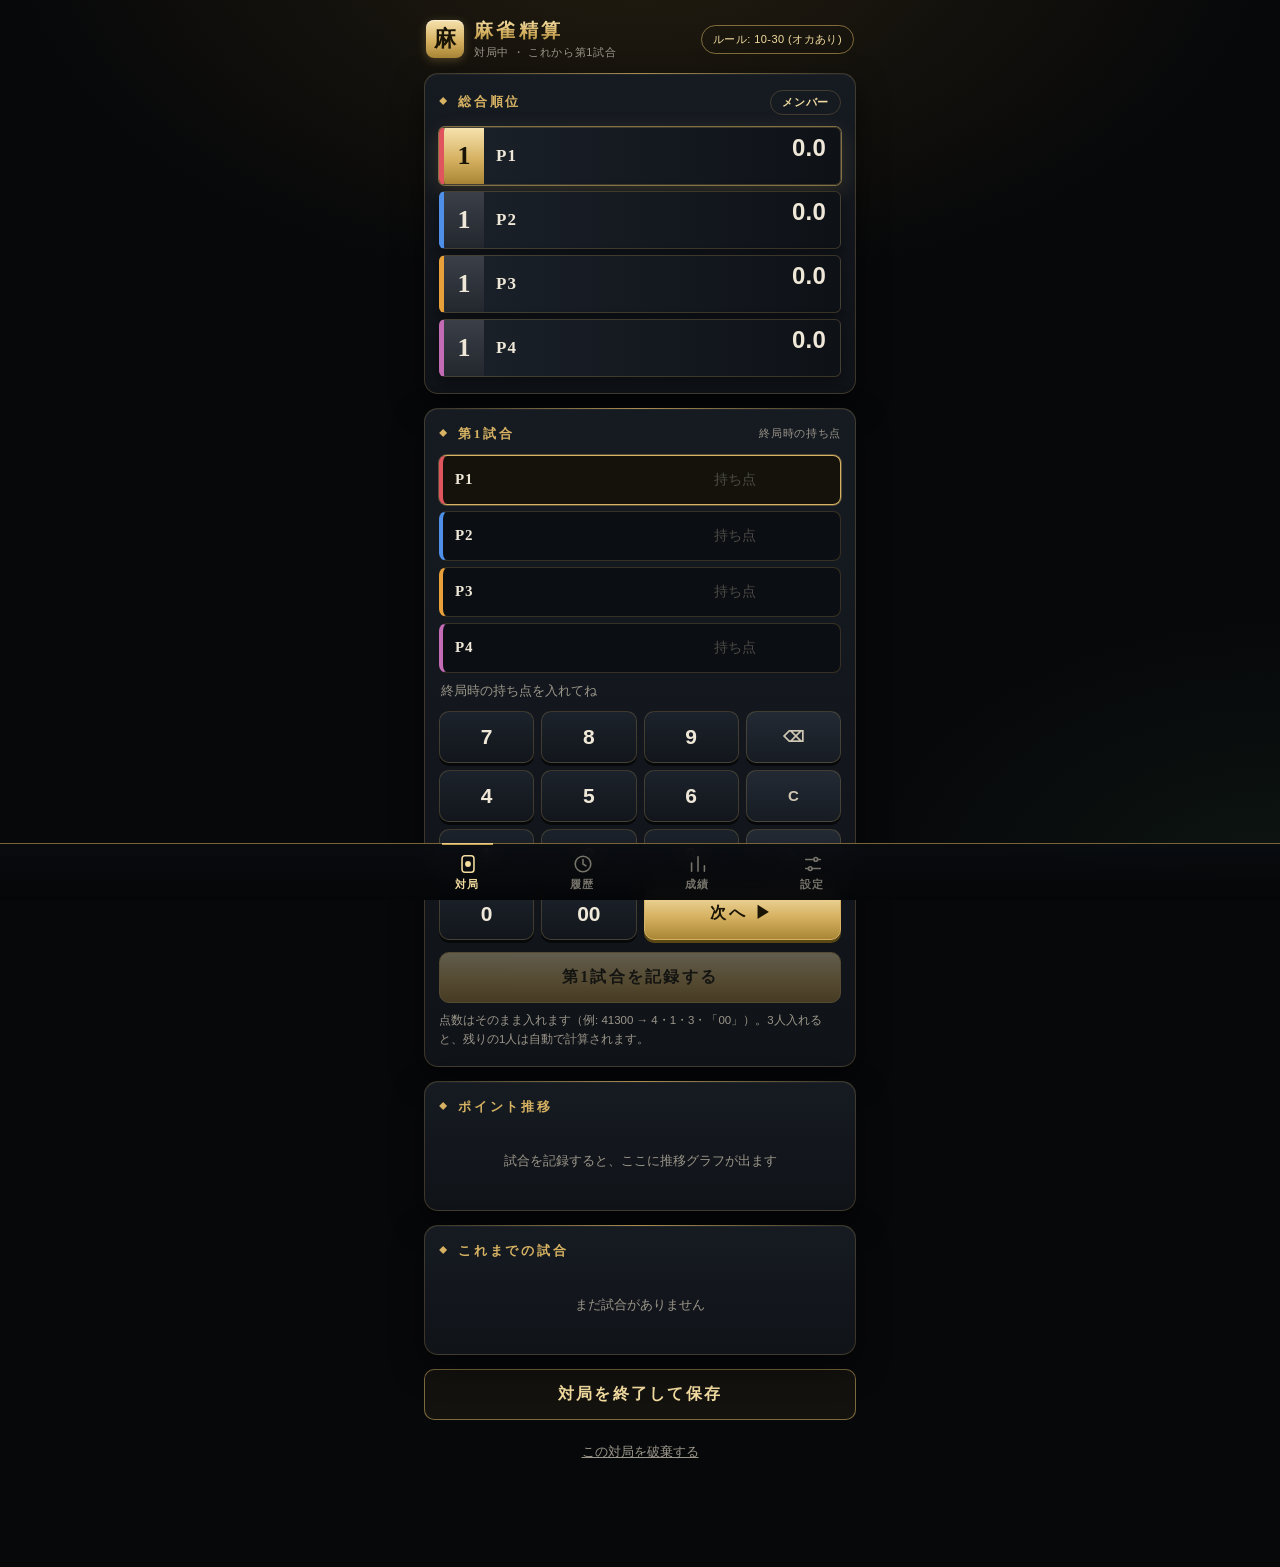
==== commit 9ce4bf11: "Add files via upload" ====
--- a/index.html
+++ b/index.html
@@ -1,943 +1,941 @@
-<!DOCTYPE html>
-<html lang="ja">
-<head>
-<meta charset="UTF-8">
-<meta name="viewport" content="width=device-width, initial-scale=1.0, maximum-scale=1.0, user-scalable=no">
-<title>麻雀精算</title>
-<link rel="manifest" href="manifest.json">
-<meta name="theme-color" content="#0f172a">
-<meta name="apple-mobile-web-app-capable" content="yes">
-<meta name="mobile-web-app-capable" content="yes">
-<meta name="apple-mobile-web-app-title" content="麻雀精算">
-<meta name="apple-mobile-web-app-status-bar-style" content="black-translucent">
-<link rel="apple-touch-icon" href="icon-192.png">
-<style>
-/* ==================================
-共通・全体スタイル (Dark Theme)
-================================== */
-:root {
---bg-base: #0f172a;
---bg-card: #1e293b;
---bg-input: #0f172a;
---text-main: #f8fafc;
---text-sub: #94a3b8;
---border-color: #334155;
---accent-color: #38bdf8;
---header-green: linear-gradient(90deg, #004d25 0%, #002914 100%);
-
-/* プレイヤーカラー */
---p1-color: #dc2626; /* 赤 */
---p2-color: #2563eb; /* 青 */
---p3-color: #ea580c; /* オレンジ */
---p4-color: #db2777; /* ピンク */
-}
-
-* { box-sizing: border-box; touch-action: manipulation; margin: 0; padding: 0; }
-body {
-font-family: 'Helvetica Neue', Arial, sans-serif;
-background-color: var(--bg-base);
-color: var(--text-main);
-}
-.app-container {
-padding-bottom: 80px;
-min-height: 100vh;
-background: radial-gradient(circle at top, #1e293b 0%, #0f172a 100%);
-}
-.screen {
-display: none;
-padding: 20px 10px;
-animation: fadeIn 0.3s ease;
-}
-.screen.active {
-display: block;
-}
-@keyframes fadeIn {
-from { opacity: 0; transform: translateY(5px); }
-to { opacity: 1; transform: translateY(0); }
-}
-.card-container {
-background: rgba(30, 41, 59, 0.85);
-backdrop-filter: blur(8px);
-padding: 20px 15px;
-border-radius: 12px;
-border: 1px solid var(--border-color);
-box-shadow: 0 8px 32px rgba(0,0,0,0.5);
-width: 100%;
-max-width: 400px;
-margin: 0 auto;
-}
-h2 {
-text-align: center;
-color: var(--text-main);
-margin-top: 0;
-margin-bottom: 15px;
-font-size: 20px;
-letter-spacing: 1px;
-}
-input {
-background-color: var(--bg-input);
-color: var(--text-main);
-border: 1px solid var(--border-color);
-}
-input:focus {
-outline: none;
-border-color: var(--accent-color);
-box-shadow: 0 0 0 2px rgba(56,189,248,0.2);
-}
-
-/* ホーム画面スタイル */
-.home-header { text-align: center; margin-bottom: 20px; padding-top: 10px; }
-.menu-grid { display: grid; grid-template-columns: 1fr; gap: 15px; max-width: 380px; margin: 0 auto; padding: 0 10px; }
-.menu-btn {
-background: var(--bg-card); border: 1px solid var(--border-color); padding: 18px; border-radius: 12px;
-font-size: 16px; font-weight: bold; color: var(--accent-color); text-align: center;
-box-shadow: 0 4px 6px rgba(0,0,0,0.3); cursor: pointer; transition: all 0.2s;
-}
-.menu-btn:active { background: #334155; transform: scale(0.98); }
-
-/* プレイヤー名設定エリア */
-.player-setup-card {
-max-width: 380px; margin: 20px auto 0; background: var(--bg-card); padding: 15px;
-border-radius: 12px; border: 1px solid var(--border-color); box-shadow: 0 4px 12px rgba(0,0,0,0.3);
-}
-.player-setup-title { font-size: 14px; font-weight: bold; color: var(--text-main); margin-bottom: 10px; text-align: center; }
-.player-setup-grid { display: grid; grid-template-columns: 1fr 1fr; gap: 8px; }
-.player-setup-item { display: flex; align-items: center; }
-.player-setup-item span { font-size: 12px; font-weight: bold; width: 28px; }
-
-.p1-text { color: var(--p1-color); }
-.p2-text { color: var(--p2-color); }
-.p3-text { color: var(--p3-color); }
-.p4-text { color: var(--p4-color); }
-
-.player-setup-item input {
-width: calc(100% - 28px); padding: 6px 8px; border-radius: 6px; font-size: 14px;
-}
-
-/* 下部ナビゲーション */
-.bottom-banner {
-position: fixed; bottom: 0; left: 0; right: 0; background: var(--bg-card);
-display: flex; box-shadow: 0 -4px 12px rgba(0,0,0,0.5); z-index: 1000;
-border-top: 1px solid var(--border-color);
-}
-.nav-item {
-flex: 1; text-align: center; padding: 8px 0; color: var(--text-sub);
-font-size: 10px; font-weight: bold; cursor: pointer; border-top: 3px solid transparent;
-}
-.nav-item .icon { font-size: 18px; display: block; margin-bottom: 2px; }
-.nav-item.active { color: var(--accent-color); border-top: 3px solid var(--accent-color); background: rgba(56,189,248,0.1); }
-
-/* アプリ共通スタイル */
-.input-label { display: inline-block; width: 110px; font-weight: bold; font-size: 14px; color: var(--text-main); white-space: nowrap; overflow: hidden; text-overflow: ellipsis; vertical-align: middle; }
-.rate-input-area { display: flex; align-items: center; font-size: 15px; font-weight: bold; color: var(--text-main); }
-.rate-input-area input { width: 80px; margin: 0 10px; text-align: right; font-size: 16px; padding: 8px; border-radius: 4px; }
-.player-input { display: flex; align-items: center; margin-bottom: 12px; }
-.player-input input {
-flex: 1; padding: 10px; border-radius: 6px; font-size: 18px; text-align: right; transition: all 0.2s;
-}
-.player-input input.auto-filled { background-color: #1e293b; color: #64748b; }
-.unit { margin-left: 5px; font-size: 14px; color: var(--text-sub); }
-
-.calc-btn {
-width: 100%; padding: 14px; background: linear-gradient(135deg, #0ea5e9, #2563eb); color: white; border: none;
-border-radius: 8px; font-size: 16px; font-weight: bold; cursor: pointer; transition: opacity 0.3s;
-margin-top: 10px; box-shadow: 0 4px 12px rgba(37, 99, 235, 0.4);
-}
-.calc-btn:active { opacity: 0.8; }
-
-.result-area {
-margin-top: 20px; padding: 15px; background-color: #0f172a; border-radius: 6px; border: 1px solid var(--border-color);
-}
-.result-item { display: flex; justify-content: space-between; margin-bottom: 8px; font-size: 15px; border-bottom: 1px dashed var(--border-color); padding-bottom: 5px; }
-.result-item:last-child { border-bottom: none; }
-.point-detail { font-size: 12px; color: var(--text-sub); margin-right: 10px; }
-.error-msg { color: #ef4444; font-weight: bold; text-align: center; font-size: 14px; }
-
-.rule-settings { background: #0f172a; border: 1px solid var(--border-color); border-radius: 8px; padding: 12px; margin-top: 15px; margin-bottom: 15px; }
-.rule-title { font-size: 14px; font-weight: bold; color: var(--text-sub); margin-bottom: 8px; }
-.rule-row { display: flex; gap: 10px; margin-bottom: 8px; }
-.rule-item { flex: 1; }
-.rule-label { font-size: 12px; color: var(--text-sub); margin-bottom: 2px; }
-.rule-item input { width: 100%; padding: 8px; border-radius: 4px; text-align: right; font-size: 15px; }
-
-/* アプリ2 専用スタイル (放送風UI) */
-.app2-setting-bar { display: flex; justify-content: space-between; align-items: center; background: #0f172a; padding: 8px 12px; border-radius: 6px; margin-bottom: 15px; font-size: 14px; font-weight: bold; border: 1px solid var(--border-color); }
-.app2-setting-bar input { width: 60px; padding: 6px; text-align: right; font-size: 15px; border-radius: 4px; }
-
-.app2-tabs { display: flex; gap: 4px; margin-bottom: 20px; }
-.app2-tab {
-flex: 1; text-align: center; padding: 8px 2px; background: #0f172a; color: var(--text-main);
-border-radius: 6px; font-size: 12px; font-weight: bold;
-border: 1px solid var(--border-color); border-bottom-width: 4px;
-overflow: hidden; transition: all 0.2s; cursor: pointer;
-}
-#app2-tab-0 { border-bottom-color: var(--p1-color); } #app2-tab-1 { border-bottom-color: var(--p2-color); } #app2-tab-2 { border-bottom-color: var(--p3-color); } #app2-tab-3 { border-bottom-color: var(--p4-color); }
-.app2-tab.active { background: rgba(56, 189, 248, 0.15); border-color: var(--accent-color); box-shadow: 0 0 10px rgba(56,189,248,0.2); }
-.app2-tab-name { white-space: nowrap; overflow: hidden; text-overflow: ellipsis; display: block; color: var(--text-sub); pointer-events: none; }
-.app2-tab-total { font-size: 16px; margin-top: 2px; font-variant-numeric: tabular-nums; letter-spacing: 0.5px; pointer-events: none; }
-
-.app2-batch-panel { background: transparent; margin-bottom: 15px; }
-.app2-batch-title {
-font-size: 14px; font-weight: bold; color: #fff; margin-bottom: 10px; display: flex; justify-content: space-between; align-items: center;
-background: var(--header-green); padding: 10px 12px; border-radius: 4px; box-shadow: 0 2px 8px rgba(0,0,0,0.5); letter-spacing: 1px;
-}
-
-.app2-rows-container { display: flex; flex-direction: column; gap: 4px; }
-.app2-player-row {
-display: flex; align-items: center; justify-content: space-between; background: linear-gradient(90deg, rgba(30,41,59,1) 0%, rgba(15,23,42,1) 100%);
-padding: 10px 12px; border-radius: 4px; border: 1px solid var(--border-color); border-left-width: 6px;
-transition: transform 0.8s cubic-bezier(0.25, 1, 0.5, 1), background 0.2s;
-}
-#app2-player-row-0 { border-left-color: var(--p1-color); } #app2-player-row-1 { border-left-color: var(--p2-color); } #app2-player-row-2 { border-left-color: var(--p3-color); } #app2-player-row-3 { border-left-color: var(--p4-color); }
-.app2-player-row-name { font-weight: bold; font-size: 15px; width: 80px; white-space: nowrap; overflow: hidden; text-overflow: ellipsis; }
-.app2-player-row-val { font-size: 18px; font-weight: bold; color: #fff; text-align: right; flex: 1; padding-right: 5px; font-variant-numeric: tabular-nums; }
-
-.app2-ledger { background: #0f172a; border: 1px solid var(--border-color); border-radius: 6px; padding: 8px; height: 90px; overflow-y: auto; margin-bottom: 12px; }
-.app2-ledger-table { width: 100%; border-collapse: collapse; font-size: 13px; }
-.app2-ledger-table th { background: #1e293b; color: var(--text-sub); padding: 4px; text-align: center; font-size: 11px; border-bottom: 1px solid var(--border-color); }
-.app2-ledger-table td { padding: 5px 4px; text-align: center; border-bottom: 1px dashed #334155; font-variant-numeric: tabular-nums; }
-
-.app2-input-display { background: #000; border: 1px solid var(--accent-color); border-radius: 6px; padding: 10px 12px; font-size: 22px; font-weight: bold; text-align: right; margin-bottom: 10px; min-height: 48px; color: #38bdf8; overflow-x: auto; white-space: nowrap; box-shadow: inset 0 2px 4px rgba(0,0,0,0.5); }
-.app2-keypad { display: grid; grid-template-columns: repeat(4, 1fr); gap: 8px; margin-bottom: 10px; }
-.app2-key { background: #1e293b; border: 1px solid var(--border-color); border-radius: 8px; padding: 12px 0; font-size: 18px; font-weight: bold; color: var(--text-main); display: flex; align-items: center; justify-content: center; cursor: pointer; user-select: none; box-shadow: 0 3px 0 #0f172a; transition: all 0.1s; }
-.app2-key:active { transform: translateY(3px); box-shadow: none; background: #334155; }
-.app2-key.fn { background: #334155; color: #cbd5e1; font-size: 16px; }
-.app2-key.op { background: #0f172a; color: var(--accent-color); font-size: 22px; border-color: #1e293b; }
-.app2-key.calc { background: var(--header-green); color: #fff; border-color: #002914; box-shadow: 0 3px 0 #001a0d; grid-column: span 4; padding: 14px 0; }
-.app2-key.calc:active { background: #002914; }
-
-.app2-result-area { margin-top: 10px; padding: 15px; background-color: #0f172a; border-radius: 8px; border: 1px solid var(--border-color); }
-.app2-transfer-area { margin-top: 15px; padding-top: 10px; border-top: 1px solid var(--border-color); }
-.app2-transfer-item { display: flex; justify-content: space-between; align-items: center; background: #1e293b; padding: 10px 12px; margin-bottom: 8px; border-radius: 6px; border: 1px solid var(--border-color); font-size: 15px; }
-.app2-pay-from { color: #ef4444; font-weight: bold; }
-.app2-pay-to { color: #38bdf8; font-weight: bold; }
-.text-win { color: var(--accent-color); }
-.text-lose { color: #ef4444; }
-
-/* ==================================
-保存・履歴ページ用スタイル
-================================== */
-.history-section-title {
-font-size: 15px; font-weight: bold; margin-bottom: 12px; color: var(--accent-color);
-border-bottom: 1px solid var(--border-color); padding-bottom: 5px; margin-top: 20px;
-}
-.history-controls { display: flex; gap: 10px; margin-bottom: 20px; }
-.history-btn {
-flex: 1; padding: 12px 10px; border-radius: 6px; font-size: 13px; font-weight: bold;
-cursor: pointer; text-align: center; border: none; color: #fff; box-shadow: 0 2px 4px rgba(0,0,0,0.3);
-}
-.btn-save { background: linear-gradient(135deg, #10b981, #059669); }
-.btn-reset { background: linear-gradient(135deg, #ef4444, #b91c1c); }
-
-/* アコーディオン部分 (JS制御) */
-.archive-item {
-background: #0f172a; border: 1px solid var(--border-color); border-radius: 6px; margin-bottom: 10px; overflow: hidden;
-}
-.archive-header {
-padding: 12px; cursor: pointer; display: flex; flex-direction: column; gap: 5px;
--webkit-tap-highlight-color: transparent; user-select: none;
-}
-/* タイトルと日付のレイアウト */
-.archive-title-row { display: flex; justify-content: space-between; align-items: baseline; }
-.archive-title { font-size: 15px; font-weight: bold; color: var(--text-main); flex: 1; white-space: nowrap; overflow: hidden; text-overflow: ellipsis; padding-right: 10px; }
-.archive-date-sub { font-size: 11px; color: #94a3b8; white-space: nowrap; }
-.archive-date-sub::after { content: '▼'; font-size: 10px; margin-left: 8px; transition: transform 0.2s; display: inline-block; }
-.archive-item.open .archive-date-sub::after { transform: rotate(180deg); color: var(--accent-color); }
-
-.archive-summary { display: grid; grid-template-columns: repeat(4, 1fr); text-align: center; font-size: 13px; font-weight: bold; margin-top: 5px; pointer-events: none; }
-
-.archive-content { display: none; padding: 0 12px 12px; border-top: 1px dashed var(--border-color); margin-top: 8px; padding-top: 12px; }
-.archive-item.open .archive-content { display: block; animation: fadeIn 0.3s ease; }
-
-/* 復元・削除ボタン */
-.history-action-btns { display: flex; gap: 10px; margin-top: 15px; }
-.btn-restore {
-flex: 1; background: rgba(56, 189, 248, 0.1); border: 1px solid var(--accent-color); color: var(--accent-color);
-padding: 10px; border-radius: 4px; font-size: 12px; font-weight: bold; cursor: pointer; transition: 0.2s;
-}
-.btn-restore:active { background: rgba(56, 189, 248, 0.3); }
-.btn-delete {
-flex: 1; background: transparent; border: 1px solid #ef4444; color: #ef4444;
-padding: 10px; border-radius: 4px; font-size: 12px; font-weight: bold; cursor: pointer; transition: 0.2s;
-}
-.btn-delete:active { background: rgba(239, 68, 68, 0.2); }
-</style>
-</head>
-<body>
-
-<div class="app-container">
-
-<!-- ===============================
-[Home] ホーム画面
-================================ -->
-<div id="screen-home" class="screen active">
-<div class="home-header">
-<h2 style="font-size: 24px; text-shadow: 0 2px 4px rgba(0,0,0,0.5);">麻雀精算ツール集</h2>
-<p style="font-size: 14px;">用途に合わせてアプリを選んでください</p>
-</div>
-
-<div class="player-setup-card">
-<div class="player-setup-title">👥 プレイヤー名設定</div>
-<div class="player-setup-grid">
-<div class="player-setup-item"><span class="p1-text">P1</span><input type="text" id="p-name-0" value="プレイヤー1" oninput="updatePlayerUI(); saveData();"></div>
-<div class="player-setup-item"><span class="p2-text">P2</span><input type="text" id="p-name-1" value="プレイヤー2" oninput="updatePlayerUI(); saveData();"></div>
-<div class="player-setup-item"><span class="p3-text">P3</span><input type="text" id="p-name-2" value="プレイヤー3" oninput="updatePlayerUI(); saveData();"></div>
-<div class="player-setup-item"><span class="p4-text">P4</span><input type="text" id="p-name-3" value="プレイヤー4" oninput="updatePlayerUI(); saveData();"></div>
-</div>
-</div>
-
-<div class="menu-grid" style="margin-top: 20px;">
-<div class="menu-btn" onclick="switchScreen('app1')">🧮 持ち点入力アプリ</div>
-<div class="menu-btn" onclick="switchScreen('app2')">📺 電卓テンキーアプリ</div>
-<div class="menu-btn" onclick="switchScreen('app3')">✏️ ポイント直接入力</div>
-<div class="menu-btn" onclick="switchScreen('history')" style="background:var(--bg-base); border-color:#64748b; color:#cbd5e1;">📁 保存・履歴を見る</div>
-</div>
-</div>
-
-<!-- ===============================
-[App1] 持ち点入力アプリ
-================================ -->
-<div id="screen-app1" class="screen">
-<div class="card-container">
-<h2>持ち点入力 精算</h2>
-<div class="rate-input-area" style="margin-bottom: 15px;">
-<label class="input-label">レート:</label>
-1000点 = <input type="number" id="app1-rate" value="50" step="10" min="0" inputmode="numeric" onfocus="this.select()" oninput="saveData()"> 円
-</div>
-<hr style="border: 0; border-top: 1px solid var(--border-color); margin-bottom: 15px;">
-
-<div class="player-input"><label class="input-label p1-text" id="app1-lbl-0">プレイヤー1:</label><input type="number" id="app1-p1" onfocus="this.select()" oninput="app1_autoFill()"></div>
-<div class="player-input"><label class="input-label p2-text" id="app1-lbl-1">プレイヤー2:</label><input type="number" id="app1-p2" onfocus="this.select()" oninput="app1_autoFill()"></div>
-<div class="player-input"><label class="input-label p3-text" id="app1-lbl-2">プレイヤー3:</label><input type="number" id="app1-p3" onfocus="this.select()" oninput="app1_autoFill()"></div>
-<div class="player-input"><label class="input-label p4-text" id="app1-lbl-3">プレイヤー4:</label><input type="number" id="app1-p4" class="auto-filled" placeholder="自動入力" onfocus="this.select()"></div>
-
-
-<div class="rule-settings">
-<div class="rule-title">持ち点・返し点</div>
-<div class="rule-row">
-<div class="rule-item"><div class="rule-label">持ち点</div><input type="number" id="app1-start-point" value="25000" step="1000" inputmode="numeric" oninput="app1_autoFill(); saveData();"></div>
-<div class="rule-item"><div class="rule-label">返し点</div><input type="number" id="app1-return-point" value="30000" step="1000" inputmode="numeric" oninput="saveData();"></div>
-</div>
-<div class="rule-title" style="margin-top: 12px;">順位点 (ウマ)</div>
-<div class="rule-row">
-<div class="rule-item"><div class="rule-label">1位</div><input type="number" id="app1-uma1" value="50" oninput="saveData();"></div>
-<div class="rule-item"><div class="rule-label">2位</div><input type="number" id="app1-uma2" value="10" oninput="saveData();"></div>
-</div>
-<div class="rule-row">
-<div class="rule-item"><div class="rule-label">3位</div><input type="number" id="app1-uma3" value="-10" oninput="saveData();"></div>
-<div class="rule-item"><div class="rule-label">4位</div><input type="number" id="app1-uma4" value="-30" oninput="saveData();"></div>
-</div>
-</div>
-
-<button class="calc-btn" onclick="app1_calculate()">精算を計算する</button>
-<div id="app1-result" class="result-area" style="display: none;"></div>
-</div>
-</div>
-
-<!-- ===============================
-[App2] 電卓テンキーアプリ
-================================ -->
-<div id="screen-app2" class="screen">
-<div class="card-container" style="padding: 15px 12px;">
-<div class="app2-setting-bar">
-<span>レート (1000点=)</span>
-<div><input type="number" id="app2-rate" value="50" inputmode="numeric" onfocus="this.select()" oninput="saveData()"> 円</div>
-</div>
-
-<div class="app2-batch-title" style="margin-bottom: 12px;">
-<span id="app2-batch-title-text">第 1 試合 (スコア入力)</span>
-</div>
-
-<div class="app2-tabs" id="app2-tabs-container">
-<div class="app2-tab active" id="app2-tab-0" onclick="app2_selectTarget(0)"><span class="app2-tab-name" id="app2-tabname-0">P1</span><div class="app2-tab-total" id="app2-total-0">0</div></div>
-<div class="app2-tab" id="app2-tab-1" onclick="app2_selectTarget(1)"><span class="app2-tab-name" id="app2-tabname-1">P2</span><div class="app2-tab-total" id="app2-total-1">0</div></div>
-<div class="app2-tab" id="app2-tab-2" onclick="app2_selectTarget(2)"><span class="app2-tab-name" id="app2-tabname-2">P3</span><div class="app2-tab-total" id="app2-total-2">0</div></div>
-<div class="app2-tab" id="app2-tab-3" onclick="app2_selectTarget(3)"><span class="app2-tab-name" id="app2-tabname-3">P4</span><div class="app2-tab-total" id="app2-total-3">0</div></div>
-</div>
-
-<div class="app2-batch-panel">
-<div class="app2-batch-title" style="background: transparent; box-shadow: none; padding: 0 4px; margin-bottom: 8px;">
-<span style="font-size: 13px; color: var(--text-sub);">🏆 総合順位</span>
-</div>
-<div class="app2-rows-container" id="app2-rows-container">
-<div id="app2-player-row-0" class="app2-player-row" data-player="0"><span class="app2-player-row-name" id="app2-rowname-0">P1</span><span class="app2-player-row-val" id="app2-rowval-0">0 pt</span></div>
-<div id="app2-player-row-1" class="app2-player-row" data-player="1"><span class="app2-player-row-name" id="app2-rowname-1">P2</span><span class="app2-player-row-val" id="app2-rowval-1">0 pt</span></div>
-<div id="app2-player-row-2" class="app2-player-row" data-player="2"><span class="app2-player-row-name" id="app2-rowname-2">P3</span><span class="app2-player-row-val" id="app2-rowval-2">0 pt</span></div>
-<div id="app2-player-row-3" class="app2-player-row" data-player="3"><span class="app2-player-row-name" id="app2-rowname-3">P4</span><span class="app2-player-row-val" id="app2-rowval-3">0 pt</span></div>
-</div>
-<button class="calc-btn" onclick="app2_commitGame()" style="margin-top: 15px;">📥 結果を一覧に反映する</button>
-</div>
-
-<div class="app2-ledger">
-<table class="app2-ledger-table">
-<thead>
-<tr><th>試合</th><th id="app2-th-0">P1</th><th id="app2-th-1">P2</th><th id="app2-th-2">P3</th><th id="app2-th-3">P4</th></tr>
-</thead>
-<tbody id="app2-ledger-tbody"></tbody>
-</table>
-</div>
-
-<div class="app2-input-display" id="app2-current-input"></div>
-
-<div class="app2-keypad">
-<div class="app2-key fn" onclick="app2_pressKey('C')">CLR</div>
-<div class="app2-key fn" onclick="app2_pressKey('BS')">DEL</div>
-<div class="app2-key fn" onclick="app2_pressKey('UNDO')">UNDO</div>
-<div class="app2-key op" onclick="app2_pressKey('+')">＋</div>
-
-<div class="app2-key" onclick="app2_pressKey('7')">7</div><div class="app2-key" onclick="app2_pressKey('8')">8</div><div class="app2-key" onclick="app2_pressKey('9')">9</div><div class="app2-key op" onclick="app2_pressKey('-')">－</div>
-<div class="app2-key" onclick="app2_pressKey('4')">4</div><div class="app2-key" onclick="app2_pressKey('5')">5</div><div class="app2-key" onclick="app2_pressKey('6')">6</div><div class="app2-key" onclick="app2_pressKey('0')">0</div>
-<div class="app2-key" onclick="app2_pressKey('1')">1</div><div class="app2-key" onclick="app2_pressKey('2')">2</div><div class="app2-key" onclick="app2_pressKey('3')">3</div><div class="app2-key" onclick="app2_pressKey('.')">.</div>
-
-<div class="app2-key calc" onclick="app2_calculate()">💰 現金精算を開く</div>
-</div>
-<div id="app2-result" class="app2-result-area" style="display: none;"></div>
-</div>
-</div>
-
-<!-- ===============================
-[App3] ポイント直接入力アプリ
-================================ -->
-<div id="screen-app3" class="screen">
-<div class="card-container">
-<h2>ポイント直接入力 精算</h2>
-<div class="rate-input-area" style="margin-bottom: 15px;">
-<label class="input-label">レート:</label>
-1000点 = <input type="number" id="app3-rate" value="50" step="10" inputmode="numeric" oninput="saveData()"> 円
-</div>
-<hr style="border: 0; border-top: 1px solid var(--border-color); margin-bottom: 15px;">
-
-<div class="player-input"><label class="input-label p1-text" id="app3-lbl-0">P1:</label><input type="number" id="app3-p1" oninput="app3_autoFill()"> <span class="unit">pt</span></div>
-<div class="player-input"><label class="input-label p2-text" id="app3-lbl-1">P2:</label><input type="number" id="app3-p2" oninput="app3_autoFill()"> <span class="unit">pt</span></div>
-<div class="player-input"><label class="input-label p3-text" id="app3-lbl-2">P3:</label><input type="number" id="app3-p3" oninput="app3_autoFill()"> <span class="unit">pt</span></div>
-<div class="player-input"><label class="input-label p4-text" id="app3-lbl-3">P4:</label><input type="number" id="app3-p4" class="auto-filled" onfocus="this.select()"> <span class="unit">pt</span></div>
-
-<button class="calc-btn" onclick="app3_calculate()">現金を計算する</button>
-<div id="app3-result" class="result-area" style="display: none;"></div>
-</div>
-</div>
-
-<!-- ===============================
-[History] 履歴・保存ページ
-================================ -->
-<div id="screen-history" class="screen">
-<div class="card-container">
-<h2>📝 スコア履歴</h2>
-
-<div class="history-section-title">現在の対局 (テンキーアプリの状況)</div>
-
-<table class="app2-ledger-table" style="background:#0f172a; margin-bottom:15px; border:1px solid var(--border-color); border-radius:6px; overflow:hidden;">
-<thead>
-<tr>
-<th>試合</th>
-<th id="hist-th-0" class="p1-text">P1</th><th id="hist-th-1" class="p2-text">P2</th>
-<th id="hist-th-2" class="p3-text">P3</th><th id="hist-th-3" class="p4-text">P4</th>
-</tr>
-</thead>
-<tbody id="hist-current-tbody"></tbody>
-<tfoot id="hist-current-tfoot" style="background:#1e293b; font-weight:bold;"></tfoot>
-</table>
-
-<div class="history-controls">
-<button class="history-btn btn-save" onclick="archiveCurrentScores()">📁 今の履歴を保存</button>
-<button class="history-btn btn-reset" onclick="resetCurrentScores()">🗑️ リセット</button>
-</div>
-
-<div class="history-section-title">バックアップ</div>
-<div class="history-controls">
-<button class="history-btn" style="background:#334155;" onclick="exportData()">⬇️ 書き出し</button>
-<button class="history-btn" style="background:#334155;" onclick="document.getElementById('import-file').click()">⬆️ 読み込み</button>
-<input type="file" id="import-file" accept=".json,application/json" style="display:none;" onchange="importData(event)">
-</div>
-<p style="font-size:11px; color:var(--text-sub); margin-bottom:10px;">履歴をファイルに保存できます。機種変更やデータ消去に備えて、ときどき書き出してね。</p>
-
-<div class="history-section-title">過去の保存データ</div>
-<p style="font-size:11px; color:var(--text-sub); margin-bottom:10px;">タップで詳細を開けます</p>
-
-<div id="hist-archives-container">
-<!-- JSで過去データを描画 -->
-</div>
-</div>
-</div>
-
-</div>
-
-<!-- 下部ナビゲーションバナー -->
-<div class="bottom-banner">
-<div class="nav-item active" id="nav-home" onclick="switchScreen('home')"><span class="icon">🏠</span>ホーム</div>
-<div class="nav-item" id="nav-app1" onclick="switchScreen('app1')"><span class="icon">🧮</span>持ち点</div>
-<div class="nav-item" id="nav-app2" onclick="switchScreen('app2')"><span class="icon">📺</span>テンキー</div>
-<div class="nav-item" id="nav-app3" onclick="switchScreen('app3')"><span class="icon">✏️</span>ポイント</div>
-<div class="nav-item" id="nav-history" onclick="switchScreen('history')"><span class="icon">📁</span>履歴</div>
-</div>
-
-<script>
-/* =========================================
-[LocalStorage] 保存・復元処理
-========================================= */
-let app2_scores = [[], [], [], []];
-let app2_prevTotals = [0, 0, 0, 0];
-let app2_activeTarget = 0;
-let app2_tempInputs = ["", "", "", ""];
-let mahjong_archives = [];
-
-function saveData() {
-try {
-const names = [document.getElementById('p-name-0').value, document.getElementById('p-name-1').value, document.getElementById('p-name-2').value, document.getElementById('p-name-3').value];
-localStorage.setItem('mahjong_pNames', JSON.stringify(names));
-localStorage.setItem('mahjong_app1_rate', document.getElementById('app1-rate').value);
-localStorage.setItem('mahjong_app1_start', document.getElementById('app1-start-point').value);
-localStorage.setItem('mahjong_app1_return', document.getElementById('app1-return-point').value);
-const uma = [document.getElementById('app1-uma1').value, document.getElementById('app1-uma2').value, document.getElementById('app1-uma3').value, document.getElementById('app1-uma4').value];
-localStorage.setItem('mahjong_app1_uma', JSON.stringify(uma));
-localStorage.setItem('mahjong_app2_rate', document.getElementById('app2-rate').value);
-localStorage.setItem('mahjong_app2_scores', JSON.stringify(app2_scores));
-localStorage.setItem('mahjong_app3_rate', document.getElementById('app3-rate').value);
-localStorage.setItem('mahjong_archives', JSON.stringify(mahjong_archives));
-} catch(e) { console.log('Save failed:', e); }
-}
-
-function loadData() {
-try {
-const names = JSON.parse(localStorage.getItem('mahjong_pNames'));
-if (names && names.length === 4) { for (let i = 0; i < 4; i++) { if (names[i] !== undefined) document.getElementById(`p-name-${i}`).value = names[i]; } }
-const app1Rate = localStorage.getItem('mahjong_app1_rate'); if (app1Rate !== null) document.getElementById('app1-rate').value = app1Rate;
-const app1Start = localStorage.getItem('mahjong_app1_start'); if (app1Start !== null) document.getElementById('app1-start-point').value = app1Start;
-const app1Return = localStorage.getItem('mahjong_app1_return'); if (app1Return !== null) document.getElementById('app1-return-point').value = app1Return;
-const uma = JSON.parse(localStorage.getItem('mahjong_app1_uma'));
-if (uma && uma.length === 4) { document.getElementById('app1-uma1').value = uma[0]; document.getElementById('app1-uma2').value = uma[1]; document.getElementById('app1-uma3').value = uma[2]; document.getElementById('app1-uma4').value = uma[3]; }
-const app2Rate = localStorage.getItem('mahjong_app2_rate'); if (app2Rate !== null) document.getElementById('app2-rate').value = app2Rate;
-const savedScores = JSON.parse(localStorage.getItem('mahjong_app2_scores')); if (savedScores && savedScores.length === 4) app2_scores = savedScores;
-const app3Rate = localStorage.getItem('mahjong_app3_rate'); if (app3Rate !== null) document.getElementById('app3-rate').value = app3Rate;
-const savedArchives = JSON.parse(localStorage.getItem('mahjong_archives')); if (savedArchives) mahjong_archives = savedArchives;
-
-app2_prevTotals = [app2_getSum(0), app2_getSum(1), app2_getSum(2), app2_getSum(3)];
-} catch(e) { console.log('Load failed:', e); }
-}
-
-function esc(s) {
-return String(s).replace(/[&<>"']/g, c => ({'&':'&amp;','<':'&lt;','>':'&gt;','"':'&quot;',"'":'&#39;'}[c]));
-}
-
-function exportData() {
-const data = {
-app: 'mahjong-settle', version: 1,
-names: [0,1,2,3].map(getPlayerName),
-scores: app2_scores,
-archives: mahjong_archives
-};
-const blob = new Blob([JSON.stringify(data, null, 2)], { type: 'application/json' });
-const a = document.createElement('a');
-const d = new Date();
-a.href = URL.createObjectURL(blob);
-a.download = `mahjong_backup_${d.getFullYear()}${String(d.getMonth()+1).padStart(2,'0')}${String(d.getDate()).padStart(2,'0')}.json`;
-document.body.appendChild(a); a.click(); a.remove();
-setTimeout(() => URL.revokeObjectURL(a.href), 1000);
-}
-
-function importData(ev) {
-const file = ev.target.files[0]; ev.target.value = '';
-if (!file) return;
-const reader = new FileReader();
-reader.onload = () => {
-try {
-const data = JSON.parse(reader.result);
-const okScores = s => Array.isArray(s) && s.length === 4 && s.every(a => Array.isArray(a) && a.every(n => typeof n === 'number'));
-if (data.app !== 'mahjong-settle' || !Array.isArray(data.archives) || !data.archives.every(a => a && okScores(a.scores) && Array.isArray(a.names) && a.names.length === 4)) throw new Error('形式が違います');
-if (!confirm(`履歴 ${data.archives.length} 件を読み込みます。\n今ある履歴の後ろに追加されます（現在の対局は変わりません）。`)) return;
-data.archives.forEach(a => mahjong_archives.push({
-title: String(a.title || ''), date: String(a.date || ''),
-names: a.names.map(String), scores: a.scores
-}));
-saveData(); renderHistoryPage();
-alert('読み込みました！');
-} catch (e) { alert('読み込めませんでした: ' + e.message); }
-};
-reader.readAsText(file);
-}
-
-function getPlayerName(index) {
-const val = document.getElementById(`p-name-${index}`).value.trim(); return val !== "" ? val : `P${index + 1}`;
-}
-
-function updatePlayerUI() {
-for (let i = 0; i < 4; i++) {
-const name = getPlayerName(i);
-const lbl1 = document.getElementById(`app1-lbl-${i}`); if (lbl1) lbl1.innerText = `${name}:`;
-const tab2 = document.getElementById(`app2-tabname-${i}`); if (tab2) tab2.innerText = name;
-const rowName = document.getElementById(`app2-rowname-${i}`); if (rowName) rowName.innerText = name;
-const th2 = document.getElementById(`app2-th-${i}`); if (th2) th2.innerText = name;
-const lbl3 = document.getElementById(`app3-lbl-${i}`); if (lbl3) lbl3.innerText = `${name}:`;
-const hth = document.getElementById(`hist-th-${i}`); if (hth) hth.innerText = name;
-}
-}
-
-function switchScreen(targetId) {
-document.querySelectorAll('.screen').forEach(screen => screen.classList.remove('active'));
-document.querySelectorAll('.nav-item').forEach(nav => nav.classList.remove('active'));
-document.getElementById('screen-' + targetId).classList.add('active');
-document.getElementById('nav-' + targetId).classList.add('active');
-
-if (targetId === 'history') renderHistoryPage();
-window.scrollTo(0, 0);
-}
-
-/* =========================================
-[App1 / App3] マイナス入力対応の自動補動と計算
-========================================= */
-function parseVal(id) {
-const v = document.getElementById(id).value;
-if (v === "" || v === "-") return 0;
-const n = parseInt(v, 10);
-return isNaN(n) ? 0 : n;
-}
-
-function app1_autoFill() {
-if (document.activeElement.id === 'app1-p4') return;
-const startPoint = parseInt(document.getElementById('app1-start-point').value) || 25000;
-const p1 = parseVal('app1-p1');
-const p2 = parseVal('app1-p2');
-const p3 = parseVal('app1-p3');
-document.getElementById('app1-p4').value = (startPoint * 4) - (p1 + p2 + p3);
-}
-
-function app1_calculate() {
-const rate = parseFloat(document.getElementById('app1-rate').value) || 50;
-const startPoint = parseInt(document.getElementById('app1-start-point').value) || 25000;
-const basePoint = parseInt(document.getElementById('app1-return-point').value) || 30000;
-const umaOka = [ parseFloat(document.getElementById('app1-uma1').value)||0, parseFloat(document.getElementById('app1-uma2').value)||0, parseFloat(document.getElementById('app1-uma3').value)||0, parseFloat(document.getElementById('app1-uma4').value)||0 ];
-
-const p1 = parseVal('app1-p1');
-const p2 = parseVal('app1-p2');
-const p3 = parseVal('app1-p3');
-const p4 = parseVal('app1-p4');
-
-const resultArea = document.getElementById('app1-result'); resultArea.style.display = 'block';
-
-if (p1 + p2 + p3 + p4 !== startPoint * 4) { resultArea.innerHTML = `<div class="error-msg">エラー: 合計点が${startPoint*4}点になりません。</div>`; return; }
-
-let players = [ { id: 1, name: getPlayerName(0), score: p1 }, { id: 2, name: getPlayerName(1), score: p2 }, { id: 3, name: getPlayerName(2), score: p3 }, { id: 4, name: getPlayerName(3), score: p4 } ];
-players.sort((a, b) => b.score - a.score);
-let currentRank = 0;
-while (currentRank < 4) {
-let tieCount = 1, umaOkaSum = umaOka[currentRank];
-for (let i = currentRank + 1; i < 4; i++) { if (players[i].score === players[currentRank].score) { tieCount++; umaOkaSum += umaOka[i]; } else break; }
-const avg = umaOkaSum / tieCount; for (let i = 0; i < tieCount; i++) players[currentRank + i].assignedUmaOka = avg; currentRank += tieCount;
-}
-players.forEach(p => { p.finalPoint = Math.round(((p.score - basePoint) / 1000 + p.assignedUmaOka) * 10) / 10; p.cash = Math.round(p.finalPoint * rate); });
-players.sort((a, b) => a.id - b.id);
-
-let html = '<h3 style="margin-top:0; margin-bottom:10px;">精算結果</h3>';
-players.forEach(p => { const colorClass = p.cash > 0 ? "text-win" : (p.cash < 0 ? "text-lose" : ""); html += `<div class="result-item"><span>${esc(p.name)}</span><div><span class="point-detail">(${p.finalPoint > 0 ? '+' : ''}${p.finalPoint} pt)</span><span class="${colorClass}" style="font-weight: bold;">${p.cash > 0 ? '+' : ''}${p.cash} 円</span></div></div>`; });
-for(let i=0; i<4; i++){ app2_tempInputs[i] = players[i].finalPoint.toString(); } app2_updateUI();
-html += '<div style="margin-top:15px; font-size:12px; color:#38bdf8; text-align:center; padding:8px; background:rgba(56,189,248,0.1); border-radius:4px;">✅ アプリ2(テンキー)の入力欄にポイントを転記しました</div>';
-resultArea.innerHTML = html;
-}
-
-function app3_autoFill() {
-if (document.activeElement.id === 'app3-p4') return;
-const p1 = parseFloat(document.getElementById('app3-p1').value) || 0; const p2 = parseFloat(document.getElementById('app3-p2').value) || 0; const p3 = parseFloat(document.getElementById('app3-p3').value) || 0;
-document.getElementById('app3-p4').value = Math.round(-(p1 + p2 + p3) * 10) / 10;
-}
-function app3_calculate() {
-const rate = parseFloat(document.getElementById('app3-rate').value) || 0;
-const pts = [ parseFloat(document.getElementById('app3-p1').value)||0, parseFloat(document.getElementById('app3-p2').value)||0, parseFloat(document.getElementById('app3-p3').value)||0, parseFloat(document.getElementById('app3-p4').value)||0 ];
-const resultArea = document.getElementById('app3-result'); resultArea.style.display = 'block';
-
-if (Math.round(pts.reduce((a,b)=>a+b,0)*10)/10 !== 0) { resultArea.innerHTML = `<div class="error-msg">エラー: ポイントの合計が 0 になりません。</div>`; return; }
-
-let html = '<h3 style="margin-top:0; margin-bottom:10px;">精算結果</h3>';
-pts.forEach((pt, i) => { const cash = Math.round(pt * rate); const colorClass = cash > 0 ? "text-win" : (cash < 0 ? "text-lose" : ""); html += `<div class="result-item"><span>${esc(getPlayerName(i))} (${pt > 0 ? '+' : ''}${pt} pt)</span><span class="${colorClass}" style="font-weight: bold;">${cash > 0 ? '+' : ''}${cash} 円</span></div>`; });
-for(let i=0; i<4; i++){ app2_tempInputs[i] = pts[i].toString(); } app2_updateUI();
-html += '<div style="margin-top:15px; font-size:12px; color:#38bdf8; text-align:center; padding:8px; background:rgba(56,189,248,0.1); border-radius:4px;">✅ アプリ2(テンキー)の入力欄にポイントを転記しました</div>';
-resultArea.innerHTML = html;
-}
-
-/* =========================================
-[App2] 電卓テンキーアプリ
-========================================= */
-function app2_getSum(idx) { return Math.round(app2_scores[idx].reduce((a, b) => a + b, 0) * 10) / 10; }
-
-function app2_applyFlip(containerId, itemSelector) {
-const container = document.getElementById(containerId); const items = Array.from(container.querySelectorAll(itemSelector));
-const firstRects = new Map(); items.forEach(item => { firstRects.set(item.dataset.player, item.getBoundingClientRect()); });
-let currentTotals = [app2_getSum(0), app2_getSum(1), app2_getSum(2), app2_getSum(3)];
-let sortedPlayers = [0, 1, 2, 3].map(i => ({ id: i, score: currentTotals[i] })); sortedPlayers.sort((a, b) => b.score - a.score || a.id - b.id);
-sortedPlayers.forEach((p, index) => { const el = container.querySelector(`[data-player="${p.id}"]`); if (el) { el.style.order = index; container.appendChild(el); } });
-items.forEach(item => {
-const first = firstRects.get(item.dataset.player); const last = item.getBoundingClientRect();
-const deltaX = first.left - last.left; const deltaY = first.top - last.top;
-if (deltaX !== 0 || deltaY !== 0) {
-item.style.transition = 'none'; item.style.transform = `translate(${deltaX}px, ${deltaY}px)`;
-requestAnimationFrame(() => { requestAnimationFrame(() => { item.style.transition = 'transform 0.8s cubic-bezier(0.25, 1, 0.5, 1)'; item.style.transform = 'translate(0, 0)'; }); });
-}
-});
-}
-
-function app2_updateUI() {
-let currentTotals = [app2_getSum(0), app2_getSum(1), app2_getSum(2), app2_getSum(3)];
-for (let i = 0; i < 4; i++) {
-const rowValEl = document.getElementById(`app2-rowval-${i}`);
-rowValEl.innerText = (currentTotals[i] > 0 ? `+${currentTotals[i]}` : currentTotals[i]) + ' pt';
-rowValEl.style.color = currentTotals[i] > 0 ? 'var(--accent-color)' : (currentTotals[i] < 0 ? '#ef4444' : 'var(--text-main)');
-}
-app2_applyFlip('app2-rows-container', '.app2-player-row');
-
-const maxGames = Math.max(app2_scores[0].length, app2_scores[1].length, app2_scores[2].length, app2_scores[3].length);
-const titleText = document.getElementById('app2-batch-title-text'); if (titleText) titleText.innerText = `第 ${maxGames + 1} 試合 (スコア入力)`;
-for (let i = 0; i < 4; i++) {
-const tab = document.getElementById(`app2-tab-${i}`); if (tab) tab.className = (i === app2_activeTarget) ? 'app2-tab active' : 'app2-tab';
-const tabTotalEl = document.getElementById(`app2-total-${i}`); if (tabTotalEl) { const valStr = app2_tempInputs[i]; tabTotalEl.innerText = (valStr !== "" ? valStr : "0"); tabTotalEl.style.color = "var(--text-main)"; }
-}
-let tbodyHtml = '';
-for (let g = 0; g < maxGames; g++) {
-tbodyHtml += `<tr><td style="color:var(--text-sub);">${g+1}</td>
-<td class="${app2_scores[0][g]>0?'text-win':(app2_scores[0][g]<0?'text-lose':'')}">${app2_scores[0][g] !== undefined ? (app2_scores[0][g] > 0 ? '+'+app2_scores[0][g] : app2_scores[0][g]) : '-'}</td>
-<td class="${app2_scores[1][g]>0?'text-win':(app2_scores[1][g]<0?'text-lose':'')}">${app2_scores[1][g] !== undefined ? (app2_scores[1][g] > 0 ? '+'+app2_scores[1][g] : app2_scores[1][g]) : '-'}</td>
-<td class="${app2_scores[2][g]>0?'text-win':(app2_scores[2][g]<0?'text-lose':'')}">${app2_scores[2][g] !== undefined ? (app2_scores[2][g] > 0 ? '+'+app2_scores[2][g] : app2_scores[2][g]) : '-'}</td>
-<td class="${app2_scores[3][g]>0?'text-win':(app2_scores[3][g]<0?'text-lose':'')}">${app2_scores[3][g] !== undefined ? (app2_scores[3][g] > 0 ? '+'+app2_scores[3][g] : app2_scores[3][g]) : '-'}</td></tr>`;
-}
-const tbodyEl = document.getElementById('app2-ledger-tbody'); if (tbodyEl) tbodyEl.innerHTML = tbodyHtml;
-const ledgerArea = document.querySelector('.app2-ledger'); if (ledgerArea) ledgerArea.scrollTop = ledgerArea.scrollHeight;
-const currentInputEl = document.getElementById('app2-current-input'); if (currentInputEl) currentInputEl.innerText = app2_tempInputs[app2_activeTarget];
-}
-
-function app2_selectTarget(idx) { app2_activeTarget = idx; const resEl = document.getElementById('app2-result'); if (resEl) resEl.style.display = 'none'; app2_updateUI(); }
-function app2_evaluateInput(str) { if (!str) return 0; let cleanStr = str.replace(/[+\-]$/, ''); if (!cleanStr) return 0; try { let val = new Function('return ' + cleanStr)(); return isNaN(val) ? 0 : val; } catch(e) { return 0; } }
-
-function app2_pressKey(key) {
-if (key === 'C') { app2_tempInputs[app2_activeTarget] = ""; }
-else if (key === 'BS') { app2_tempInputs[app2_activeTarget] = app2_tempInputs[app2_activeTarget].slice(0, -1); }
-else if (key === 'UNDO') { for (let i = 0; i < 4; i++) { if (app2_scores[i].length > 0) app2_scores[i].pop(); } app2_tempInputs = ["", "", "", ""]; saveData(); }
-else {
-const current = app2_tempInputs[app2_activeTarget]; const lastChar = current.slice(-1);
-if ((key === '+' || key === '-') && (lastChar === '+' || lastChar === '-')) { app2_tempInputs[app2_activeTarget] = current.slice(0, -1) + key; } else { app2_tempInputs[app2_activeTarget] += key; }
-}
-app2_updateUI();
-}
-
-function app2_commitGame() {
-let evaluatedVals = []; for (let i = 0; i < 4; i++) { evaluatedVals.push(Math.round(app2_evaluateInput(app2_tempInputs[i]) * 10) / 10); }
-let sumCheck = Math.round(evaluatedVals.reduce((a, b) => a + b, 0) * 10) / 10;
-const resultArea = document.getElementById('app2-result');
-if (sumCheck !== 0) { resultArea.style.display = 'block'; resultArea.innerHTML = `<div class="error-msg">⚠️ 4人の合計が 0 になりません（現在: ${sumCheck > 0 ? '+' : ''}${sumCheck} pt）</div>`; return; }
-for (let i = 0; i < 4; i++) { app2_scores[i].push(evaluatedVals[i]); }
-app2_tempInputs = ["", "", "", ""]; app2_activeTarget = 0; if (resultArea) resultArea.style.display = 'none';
-saveData(); app2_updateUI();
-}
-
-function app2_calculate() {
-const rate = parseFloat(document.getElementById('app2-rate').value) || 0;
-const pts = [app2_getSum(0), app2_getSum(1), app2_getSum(2), app2_getSum(3)];
-const resultArea = document.getElementById('app2-result'); resultArea.style.display = 'block';
-
-if (Math.round(pts.reduce((a, b) => a + b, 0) * 10) / 10 !== 0) { resultArea.innerHTML = `<div class="error-msg">⚠️ 累計ポイントの合計が 0 になりません</div>`; return; }
-
-let html = '<div style="font-weight:bold; margin-bottom:10px;">【個別成績】</div>';
-let playerResults = pts.map((pt, i) => ({ name: getPlayerName(i), cash: Math.round(pt * rate), pt: pt }));
-playerResults.forEach(p => { const colorClass = p.cash > 0 ? "text-win" : (p.cash < 0 ? "text-lose" : ""); html += `<div class="result-item"><span>${esc(p.name)} (${p.pt > 0 ? '+' : ''}${p.pt} pt)</span><span class="${colorClass}" style="font-weight: bold;">${p.cash > 0 ? '+' : ''}${p.cash} 円</span></div>`; });
-
-let debtors = playerResults.filter(p => p.cash < 0).map(p => ({ ...p, amount: -p.cash })).sort((a,b)=>b.amount-a.amount);
-let creditors = playerResults.filter(p => p.cash > 0).map(p => ({ ...p, amount: p.cash })).sort((a,b)=>b.amount-a.amount);
-let transfers = []; let d = 0, c = 0;
-while (d < debtors.length && c < creditors.length) {
-let payAmount = Math.min(debtors[d].amount, creditors[c].amount);
-if (payAmount > 0) transfers.push({ from: debtors[d].name, to: creditors[c].name, amount: payAmount });
-debtors[d].amount -= payAmount; creditors[c].amount -= payAmount;
-if (debtors[d].amount === 0) d++; if (creditors[c].amount === 0) c++;
-}
-if (transfers.length > 0) {
-html += `<div class="app2-transfer-area"><div style="font-weight:bold; margin-bottom:8px; font-size:14px;">【おすすめの支払い手順】</div>`;
-transfers.forEach(t => { html += `<div class="app2-transfer-item"><span><span class="app2-pay-from">${esc(t.from)}</span> <span style="color:var(--text-sub);margin:0 8px;">➡️</span> <span class="app2-pay-to">${esc(t.to)}</span></span><span style="font-weight:bold; font-size:16px; color:var(--text-main);">${t.amount} 円</span></div>`; });
-html += `</div>`;
-}
-resultArea.innerHTML = html;
-}
-
-/* =========================================
-[History] 保存・履歴ページ用 関数
-========================================= */
-function renderHistoryPage() {
-const maxGames = Math.max(app2_scores[0].length, app2_scores[1].length, app2_scores[2].length, app2_scores[3].length);
-let tbodyHtml = '';
-if (maxGames === 0) {
-tbodyHtml = `<tr><td colspan="5" style="padding:15px; color:var(--text-sub);">記録がありません</td></tr>`;
-} else {
-for (let g = 0; g < maxGames; g++) {
-tbodyHtml += `<tr><td style="color:var(--text-sub);">${g+1}</td>
-<td class="${app2_scores[0][g]>0?'text-win':(app2_scores[0][g]<0?'text-lose':'')}">${app2_scores[0][g] !== undefined ? (app2_scores[0][g] > 0 ? '+'+app2_scores[0][g] : app2_scores[0][g]) : '-'}</td>
-<td class="${app2_scores[1][g]>0?'text-win':(app2_scores[1][g]<0?'text-lose':'')}">${app2_scores[1][g] !== undefined ? (app2_scores[1][g] > 0 ? '+'+app2_scores[1][g] : app2_scores[1][g]) : '-'}</td>
-<td class="${app2_scores[2][g]>0?'text-win':(app2_scores[2][g]<0?'text-lose':'')}">${app2_scores[2][g] !== undefined ? (app2_scores[2][g] > 0 ? '+'+app2_scores[2][g] : app2_scores[2][g]) : '-'}</td>
-<td class="${app2_scores[3][g]>0?'text-win':(app2_scores[3][g]<0?'text-lose':'')}">${app2_scores[3][g] !== undefined ? (app2_scores[3][g] > 0 ? '+'+app2_scores[3][g] : app2_scores[3][g]) : '-'}</td></tr>`;
-}
-}
-document.getElementById('hist-current-tbody').innerHTML = tbodyHtml;
-
-const sums = [app2_getSum(0), app2_getSum(1), app2_getSum(2), app2_getSum(3)];
-let tfootHtml = `<tr><td style="color:var(--text-sub); font-size:11px;">合計</td>
-<td class="${sums[0]>0?'text-win':(sums[0]<0?'text-lose':'')}">${sums[0]>0?'+'+sums[0]:sums[0]}</td>
-<td class="${sums[1]>0?'text-win':(sums[1]<0?'text-lose':'')}">${sums[1]>0?'+'+sums[1]:sums[1]}</td>
-<td class="${sums[2]>0?'text-win':(sums[2]<0?'text-lose':'')}">${sums[2]>0?'+'+sums[2]:sums[2]}</td>
-<td class="${sums[3]>0?'text-win':(sums[3]<0?'text-lose':'')}">${sums[3]>0?'+'+sums[3]:sums[3]}</td></tr>`;
-document.getElementById('hist-current-tfoot').innerHTML = tfootHtml;
-
-const container = document.getElementById('hist-archives-container');
-if (mahjong_archives.length === 0) {
-container.innerHTML = '<div style="text-align:center; color:var(--text-sub); font-size:13px; padding:20px;">保存された履歴はありません</div>';
-return;
-}
-
-let archivesHtml = '';
-mahjong_archives.forEach((archive, index) => {
-let archSums = [0, 0, 0, 0];
-for(let i=0; i<4; i++){ archSums[i] = Math.round(archive.scores[i].reduce((a, b) => a + b, 0) * 10) / 10; }
-
-let rowsHtml = '';
-const gCount = Math.max(archive.scores[0].length, archive.scores[1].length, archive.scores[2].length, archive.scores[3].length);
-for(let g=0; g<gCount; g++){
-rowsHtml += `<tr><td style="color:var(--text-sub);">${g+1}</td>
-<td class="${archive.scores[0][g]>0?'text-win':(archive.scores[0][g]<0?'text-lose':'')}">${archive.scores[0][g] !== undefined ? (archive.scores[0][g] > 0 ? '+'+archive.scores[0][g] : archive.scores[0][g]) : '-'}</td>
-<td class="${archive.scores[1][g]>0?'text-win':(archive.scores[1][g]<0?'text-lose':'')}">${archive.scores[1][g] !== undefined ? (archive.scores[1][g] > 0 ? '+'+archive.scores[1][g] : archive.scores[1][g]) : '-'}</td>
-<td class="${archive.scores[2][g]>0?'text-win':(archive.scores[2][g]<0?'text-lose':'')}">${archive.scores[2][g] !== undefined ? (archive.scores[2][g] > 0 ? '+'+archive.scores[2][g] : archive.scores[2][g]) : '-'}</td>
-<td class="${archive.scores[3][g]>0?'text-win':(archive.scores[3][g]<0?'text-lose':'')}">${archive.scores[3][g] !== undefined ? (archive.scores[3][g] > 0 ? '+'+archive.scores[3][g] : archive.scores[3][g]) : '-'}</td></tr>`;
-}
-
-const displayTitle = esc(archive.title ? archive.title : archive.date);
-const displayDate = esc(archive.title ? archive.date : '');
-
-archivesHtml += `
-<div class="archive-item">
-<div class="archive-header" onclick="this.parentElement.classList.toggle('open')">
-<div class="archive-title-row">
-<span class="archive-title">${displayTitle}</span>
-<span class="archive-date-sub">${displayDate}</span>
-</div>
-<div class="archive-summary">
-<span class="${archSums[0]>0?'text-win':(archSums[0]<0?'text-lose':'')}">${archSums[0]>0?'+'+archSums[0]:archSums[0]}</span>
-<span class="${archSums[1]>0?'text-win':(archSums[1]<0?'text-lose':'')}">${archSums[1]>0?'+'+archSums[1]:archSums[1]}</span>
-<span class="${archSums[2]>0?'text-win':(archSums[2]<0?'text-lose':'')}">${archSums[2]>0?'+'+archSums[2]:archSums[2]}</span>
-<span class="${archSums[3]>0?'text-win':(archSums[3]<0?'text-lose':'')}">${archSums[3]>0?'+'+archSums[3]:archSums[3]}</span>
-</div>
-</div>
-<div class="archive-content">
-<table class="app2-ledger-table" style="background:#1e293b; border-radius:4px; overflow:hidden;">
-<thead><tr><th>試合</th><th>${esc(archive.names[0])}</th><th>${esc(archive.names[1])}</th><th>${esc(archive.names[2])}</th><th>${esc(archive.names[3])}</th></tr></thead>
-<tbody>${rowsHtml}</tbody>
-</table>
-<div class="history-action-btns">
-<button class="btn-restore" onclick="restoreArchive(${index})">🔄 テンキーに復元</button>
-<button class="btn-delete" onclick="deleteArchive(${index})">🗑️ 削除</button>
-</div>
-</div>
-</div>
-`;
-});
-container.innerHTML = archivesHtml;
-}
-
-function archiveCurrentScores() {
-if (app2_scores[0].length === 0 && app2_scores[1].length === 0 && app2_scores[2].length === 0 && app2_scores[3].length === 0) {
-alert("保存するデータがありません。"); return;
-}
-
-const now = new Date();
-const dateStr = `${now.getFullYear()}/${(now.getMonth()+1).toString().padStart(2,'0')}/${now.getDate().toString().padStart(2,'0')} ${now.getHours().toString().padStart(2,'0')}:${now.getMinutes().toString().padStart(2,'0')}`;
-
-let customTitle = prompt("この履歴に名前をつけられます。\n（未入力の場合は日時になります）", "麻雀の記録");
-if (customTitle === null) return;
-if (customTitle.trim() === "") customTitle = dateStr;
-
-const archive = {
-title: customTitle,
-date: dateStr,
-names: [getPlayerName(0), getPlayerName(1), getPlayerName(2), getPlayerName(3)],
-scores: JSON.parse(JSON.stringify(app2_scores))
-};
-mahjong_archives.unshift(archive);
-
-app2_scores = [[], [], [], []];
-app2_prevTotals = [0, 0, 0, 0];
-app2_tempInputs = ["", "", "", ""];
-app2_activeTarget = 0;
-
-saveData();
-app2_updateUI();
-renderHistoryPage();
-
-alert(`「${customTitle}」として保存し、スコアをリセットしました！`);
-}
-
-function resetCurrentScores() {
-if (app2_scores.every(s => s.length === 0)) return;
-if (confirm("⚠️ 現在の対局データをすべて消去します。\n（保存されません。本当によろしいですか？）")) {
-app2_scores = [[], [], [], []];
-app2_prevTotals = [0, 0, 0, 0];
-app2_tempInputs = ["", "", "", ""];
-app2_activeTarget = 0;
-saveData();
-app2_updateUI();
-renderHistoryPage();
-}
-}
-
-function restoreArchive(index) {
-const archive = mahjong_archives[index];
-const hasCurrentData = (app2_scores[0].length > 0 || app2_scores[1].length > 0 || app2_scores[2].length > 0 || app2_scores[3].length > 0);
-const archiveName = archive.title ? archive.title : archive.date;
-
-if (hasCurrentData) {
-if (!confirm(`⚠️ 現在テンキーに入力されている対局データは消去されます。\n\n「${archiveName}」を復元して再開しますか？`)) {
-return;
-}
-} else {
-if (!confirm(`「${archiveName}」をテンキーに復元して再開しますか？`)) {
-return;
-}
-}
-
-app2_scores = JSON.parse(JSON.stringify(archive.scores));
-if (archive.names && archive.names.length === 4) {
-for (let i = 0; i < 4; i++) {
-document.getElementById(`p-name-${i}`).value = archive.names[i];
-}
-}
-
-app2_tempInputs = ["", "", "", ""];
-app2_activeTarget = 0;
-app2_prevTotals = [app2_getSum(0), app2_getSum(1), app2_getSum(2), app2_getSum(3)];
-
-updatePlayerUI();
-saveData();
-app2_updateUI();
-
-switchScreen('app2');
-alert(`「${archiveName}」をテンキーに復元しました。`);
-}
-
-function deleteArchive(index) {
-const archive = mahjong_archives[index];
-const archiveName = archive.title ? archive.title : archive.date;
-if (confirm(`「${archiveName}」を本当に削除しますか？`)) {
-mahjong_archives.splice(index, 1);
-saveData();
-renderHistoryPage();
-}
-}
-
-/* =========================================
-[初期化] 起動時処理
-========================================= */
-if ('serviceWorker' in navigator) {
-window.addEventListener('load', () => { navigator.serviceWorker.register('sw.js').catch(e => console.log('SW failed:', e)); });
-}
-
-window.addEventListener('DOMContentLoaded', () => {
-loadData();
-updatePlayerUI();
-app1_autoFill();
-app3_autoFill();
-app2_updateUI();
-});
-</script>
-</body>
-</html>+<!DOCTYPE html>
+<html lang="ja">
+<head>
+<meta charset="UTF-8">
+<meta name="viewport" content="width=device-width, initial-scale=1.0, viewport-fit=cover">
+<title>麻雀精算</title>
+<link rel="manifest" href="manifest.json">
+<meta name="theme-color" content="#07080a">
+<meta name="apple-mobile-web-app-capable" content="yes">
+<meta name="mobile-web-app-capable" content="yes">
+<meta name="apple-mobile-web-app-title" content="麻雀精算">
+<meta name="apple-mobile-web-app-status-bar-style" content="black">
+<link rel="apple-touch-icon" href="icon-192.png">
+<style>
+/* ==================================
+   デザイン: 黒 × 金 の放送風
+================================== */
+:root {
+  --bg: #07080a;
+  --panel: #101318;
+  --panel-2: #161b22;
+  --line: rgba(214,178,98,.22);
+  --line-strong: rgba(214,178,98,.55);
+  --gold: #d6b262;
+  --gold-hi: #f3dca0;
+  --gold-lo: #8d7234;
+  --ivory: #efe8d8;
+  --sub: #9b968a;
+  --pos: #7fd8b0;
+  --neg: #f0746a;
+  --p1: #e0555d; --p2: #4f8fe8; --p3: #e8a13a; --p4: #c46bb6;
+  --serif: "Hiragino Mincho ProN","Yu Mincho","YuMincho","Noto Serif JP","Noto Serif CJK JP","BIZ UDPMincho",serif;
+  --sans: -apple-system,"SF Pro Text","Segoe UI","Hiragino Kaku Gothic ProN","Yu Gothic",Roboto,"Helvetica Neue",sans-serif;
+  --gold-grad: linear-gradient(180deg,#f6e2ae 0%,#d6b262 55%,#a98636 100%);
+}
+* { box-sizing: border-box; margin: 0; padding: 0; touch-action: manipulation; -webkit-tap-highlight-color: transparent; }
+html { background: var(--bg); }
+body {
+  font-family: var(--sans); color: var(--ivory); background: var(--bg);
+  background-image: radial-gradient(900px 520px at 50% -8%, #231d10 0%, rgba(7,8,10,0) 70%), radial-gradient(600px 400px at 100% 100%, #0d1612 0%, rgba(7,8,10,0) 70%);
+  background-attachment: fixed; min-height: 100vh; line-height: 1.5;
+}
+button { font-family: inherit; color: inherit; background: none; border: none; cursor: pointer; -webkit-appearance: none; appearance: none; }
+input, select { font-family: inherit; color: var(--ivory); background: #0a0c10; border: 1px solid var(--line); border-radius: 8px; }
+input:focus, select:focus { outline: none; border-color: var(--gold); box-shadow: 0 0 0 2px rgba(214,178,98,.22); }
+button:focus-visible { outline: 2px solid var(--gold); outline-offset: 2px; }
+.pos { color: var(--pos); } .neg { color: var(--neg); }
+
+.app { max-width: 460px; margin: 0 auto; padding: 0 14px calc(92px + env(safe-area-inset-bottom)); }
+.screen { display: none; animation: rise .35s ease; }
+.screen.active { display: block; }
+@keyframes rise { from { opacity: 0; transform: translateY(6px); } to { opacity: 1; transform: none; } }
+
+/* ----- ヘッダー ----- */
+.topbar { display: flex; align-items: center; justify-content: space-between; gap: 10px; padding: 18px 2px 12px; }
+.brand { display: flex; align-items: center; gap: 10px; min-width: 0; }
+.brand-mark { flex: none; width: 38px; height: 38px; display: grid; place-items: center; border-radius: 8px; font: 700 22px var(--serif); color: #1a1405; background: var(--gold-grad); box-shadow: 0 2px 10px rgba(214,178,98,.3), inset 0 1px 0 rgba(255,255,255,.5); }
+.brand-title { font: 700 19px var(--serif); letter-spacing: .18em; background: var(--gold-grad); -webkit-background-clip: text; background-clip: text; color: transparent; }
+.brand-sub { font-size: 11px; color: var(--sub); letter-spacing: .06em; white-space: nowrap; overflow: hidden; text-overflow: ellipsis; }
+.chip { flex: none; padding: 6px 11px; border: 1px solid var(--line-strong); border-radius: 999px; font-size: 11px; color: var(--gold-hi); letter-spacing: .04em; max-width: 52%; white-space: nowrap; overflow: hidden; text-overflow: ellipsis; }
+.page-title { font: 700 22px var(--serif); letter-spacing: .16em; padding: 20px 2px 14px; display: flex; align-items: center; gap: 10px; }
+.page-title::after { content: ""; flex: 1; height: 1px; background: linear-gradient(90deg, var(--line-strong), transparent); }
+
+/* ----- パネル ----- */
+.panel { position: relative; background: linear-gradient(180deg, var(--panel-2), var(--panel)); border: 1px solid var(--line); border-radius: 14px; padding: 16px 14px; margin-bottom: 14px; box-shadow: 0 12px 30px rgba(0,0,0,.5), inset 0 1px 0 rgba(255,255,255,.04); }
+.panel::before { content: ""; position: absolute; left: 14px; right: 14px; top: -1px; height: 1px; background: linear-gradient(90deg, transparent, var(--gold), transparent); opacity: .7; }
+.section-label { display: flex; align-items: center; justify-content: space-between; gap: 10px; margin-bottom: 12px; font: 700 13px var(--serif); letter-spacing: .22em; color: var(--gold); }
+.section-label span:first-child::before { content: "◆"; font-size: 8px; margin-right: 8px; vertical-align: 2px; }
+.mini-btn { font: 600 11px var(--sans); letter-spacing: .06em; color: var(--gold-hi); border: 1px solid var(--line); border-radius: 999px; padding: 4px 11px; }
+.empty { text-align: center; color: var(--sub); font-size: 13px; padding: 22px 8px; line-height: 1.7; }
+.hint { font-size: 11.5px; color: var(--sub); line-height: 1.7; margin-top: 8px; }
+
+/* ----- 順位ボード（Mリーグ風） ----- */
+.board { position: relative; height: calc(4 * 58px + 3 * 6px); }
+.b-row {
+  position: absolute; left: 0; right: 0; top: 0; height: 58px; display: flex; align-items: stretch;
+  background: linear-gradient(90deg, #1b212a 0%, #0e1217 100%); border: 1px solid var(--line); border-left: 5px solid var(--pc);
+  border-radius: 6px; overflow: hidden; transition: transform 2.3s cubic-bezier(.62,0,.22,1), box-shadow .6s ease; box-shadow: 0 4px 14px rgba(0,0,0,.45);
+}
+.b-row.lead { box-shadow: 0 0 0 1px var(--line-strong), 0 6px 22px rgba(214,178,98,.18); }
+.b-rank { flex: none; width: 40px; display: grid; place-items: center; font: 700 26px var(--serif); color: #1a1405; background: var(--gold-grad); }
+.b-row:not(.lead) .b-rank { background: linear-gradient(180deg,#3a3f48,#23272e); color: var(--ivory); }
+.b-name { flex: 1; min-width: 0; display: flex; align-items: center; gap: 8px; padding: 0 12px; font: 600 17px var(--serif); letter-spacing: .06em; }
+.b-name-text { white-space: nowrap; overflow: hidden; text-overflow: ellipsis; }
+.b-move { flex: none; font-size: 11px; opacity: 0; transition: opacity .5s; }
+.b-move.up { color: var(--pos); opacity: 1; } .b-move.down { color: var(--neg); opacity: 1; }
+.b-val { flex: none; display: flex; flex-direction: column; justify-content: center; align-items: flex-end; padding: 0 14px 0 6px; min-width: 96px; }
+.b-total { font: 700 24px var(--sans); font-variant-numeric: tabular-nums; letter-spacing: .01em; line-height: 1.1; }
+.b-delta { font: 500 11px var(--sans); font-variant-numeric: tabular-nums; color: var(--sub); min-height: 14px; }
+
+/* ----- 入力 ----- */
+.e-rows { display: grid; gap: 6px; margin-bottom: 8px; }
+.e-row { display: grid; grid-template-columns: 1fr auto auto; align-items: center; gap: 10px; width: 100%; text-align: left; padding: 9px 12px; border-radius: 8px; border: 1px solid var(--line); border-left: 4px solid var(--pc); background: #0b0e12; transition: border-color .2s, background .2s; min-height: 50px; }
+.e-row.active { border-color: var(--gold); border-left-color: var(--pc); background: #14120b; box-shadow: 0 0 0 1px rgba(214,178,98,.35); }
+.e-name { font: 600 15px var(--serif); letter-spacing: .05em; white-space: nowrap; overflow: hidden; text-overflow: ellipsis; }
+.e-score { font: 700 22px var(--sans); font-variant-numeric: tabular-nums; text-align: right; min-width: 96px; }
+.e-score.ph { color: #4b4a45; font-weight: 500; font-size: 14px; }
+.e-score.auto { color: var(--gold-hi); }
+.e-score em { font: 500 10px var(--sans); font-style: normal; color: var(--gold); border: 1px solid var(--line-strong); border-radius: 4px; padding: 0 4px; margin-left: 6px; vertical-align: 3px; }
+.e-row.active .e-score:not(.ph):not(.auto)::after { content: ""; display: inline-block; width: 2px; height: 20px; margin-left: 2px; background: var(--gold); vertical-align: -3px; animation: blink 1s steps(1) infinite; }
+@keyframes blink { 50% { opacity: 0; } }
+.e-res { min-width: 62px; text-align: right; display: flex; flex-direction: column; align-items: flex-end; line-height: 1.25; }
+.e-res b { font: 700 14px var(--sans); font-variant-numeric: tabular-nums; }
+.e-res i { font: 500 11px var(--serif); font-style: normal; color: var(--gold-hi); }
+.draft-msg { min-height: 20px; font-size: 12.5px; color: var(--sub); margin: 2px 2px 10px; line-height: 1.6; }
+.draft-msg.ok { color: var(--gold-hi); } .draft-msg.warn { color: #f0b36a; }
+
+.keypad { display: grid; grid-template-columns: repeat(4, 1fr); gap: 7px; margin-bottom: 12px; }
+.key { height: 52px; border-radius: 10px; border: 1px solid var(--line); background: linear-gradient(180deg,#1c222b,#12161c); font: 600 21px var(--sans); color: var(--ivory); box-shadow: 0 3px 0 #06080a; transition: transform .06s, background .1s; user-select: none; }
+.key:active { transform: translateY(2px); box-shadow: 0 1px 0 #06080a; background: #262d38; }
+.key.fn { font-size: 15px; color: #cfc7b3; background: linear-gradient(180deg,#232a34,#171c23); }
+.key.next { grid-column: span 2; font: 700 16px var(--serif); letter-spacing: .2em; color: #1a1405; background: var(--gold-grad); border-color: var(--gold); box-shadow: 0 3px 0 #5a4713; }
+.key.next:active { box-shadow: 0 1px 0 #5a4713; filter: brightness(.95); }
+
+.btn { display: block; width: 100%; padding: 14px; border-radius: 10px; font: 700 16px var(--serif); letter-spacing: .14em; text-align: center; border: 1px solid var(--line-strong); color: var(--gold-hi); background: rgba(214,178,98,.06); }
+.btn.gold { color: #1a1405; background: var(--gold-grad); border-color: var(--gold); box-shadow: 0 6px 18px rgba(214,178,98,.25), inset 0 1px 0 rgba(255,255,255,.45); }
+.btn.danger { color: var(--neg); border-color: rgba(240,116,106,.5); background: rgba(240,116,106,.06); }
+.btn:disabled { opacity: .35; box-shadow: none; cursor: default; }
+.btn:active:not(:disabled) { transform: translateY(1px); filter: brightness(.95); }
+.btn-row { display: flex; gap: 10px; } .btn-row .btn { flex: 1; font-size: 14px; padding: 12px 8px; letter-spacing: .08em; }
+.link { display: block; margin: 10px auto 0; color: var(--sub); font-size: 12.5px; text-decoration: underline; padding: 6px 10px; }
+
+/* ----- グラフ ----- */
+.chart { width: 100%; height: auto; display: block; }
+.chart .grid { stroke: rgba(255,255,255,.07); stroke-width: 1; }
+.chart .zero { stroke: var(--line-strong); stroke-width: 1; stroke-dasharray: 4 4; }
+.chart text { font-family: var(--sans); font-size: 9.5px; fill: var(--sub); }
+.chart .ytick, .chart .xtick { fill: #7c786e; }
+.chart .lbl { font-size: 10.5px; font-weight: 700; }
+
+/* ----- 試合ログ ----- */
+.log { display: grid; gap: 7px; }
+.log-item { display: grid; grid-template-columns: 26px 1fr; gap: 10px; align-items: center; width: 100%; text-align: left; padding: 9px 10px; border: 1px solid var(--line); border-radius: 8px; background: #0b0e12; }
+.log-n { font: 700 15px var(--serif); color: var(--gold); text-align: center; }
+.log-cells { display: grid; grid-template-columns: 1fr 1fr; gap: 3px 12px; }
+.lc { display: flex; justify-content: space-between; gap: 6px; font-size: 12.5px; min-width: 0; }
+.lc span { white-space: nowrap; overflow: hidden; text-overflow: ellipsis; color: #cfc7b3; }
+.lc b { font-variant-numeric: tabular-nums; font-weight: 700; }
+.lc.top span::before { content: "♛ "; color: var(--gold); }
+
+.actions { display: grid; gap: 8px; margin: 6px 0 8px; }
+
+/* ----- 履歴・成績 ----- */
+.hist-item { display: block; width: 100%; text-align: left; padding: 14px; border: 1px solid var(--line); border-radius: 12px; background: linear-gradient(180deg, var(--panel-2), var(--panel)); margin-bottom: 10px; box-shadow: 0 8px 22px rgba(0,0,0,.4); }
+.h-top { display: flex; justify-content: space-between; align-items: baseline; gap: 10px; }
+.h-title { font: 700 16px var(--serif); letter-spacing: .06em; white-space: nowrap; overflow: hidden; text-overflow: ellipsis; }
+.h-date { font-size: 11px; color: var(--sub); white-space: nowrap; }
+.h-meta { font-size: 11.5px; color: var(--gold); margin: 2px 0 10px; letter-spacing: .1em; }
+.h-totals { display: grid; grid-template-columns: repeat(4, 1fr); gap: 6px; }
+.h-tot { border-top: 2px solid var(--pc); padding-top: 5px; min-width: 0; }
+.h-tot i { display: block; font-style: normal; font-size: 11px; color: var(--sub); white-space: nowrap; overflow: hidden; text-overflow: ellipsis; }
+.h-tot b { font: 700 15px var(--sans); font-variant-numeric: tabular-nums; }
+.back { color: var(--gold-hi); font: 600 13px var(--serif); letter-spacing: .1em; padding: 18px 2px 4px; display: inline-block; }
+
+.sum-grid { display: grid; grid-template-columns: 1fr 1fr; gap: 8px; }
+.sum-card { border: 1px solid var(--line); border-left: 4px solid var(--pc); border-radius: 8px; padding: 9px 11px; background: #0b0e12; min-width: 0; }
+.sum-card .n { font: 600 14px var(--serif); white-space: nowrap; overflow: hidden; text-overflow: ellipsis; }
+.sum-card .t { font: 700 20px var(--sans); font-variant-numeric: tabular-nums; }
+.sum-card .s { font-size: 11px; color: var(--sub); }
+
+.tbl-wrap { overflow-x: auto; border: 1px solid var(--line); border-radius: 10px; background: #0b0e12; }
+.tbl { width: 100%; border-collapse: collapse; font-variant-numeric: tabular-nums; }
+.tbl th { font: 600 11px var(--serif); letter-spacing: .08em; color: var(--gold); padding: 8px 4px; background: #12161c; white-space: nowrap; max-width: 80px; overflow: hidden; text-overflow: ellipsis; }
+.tbl td { text-align: center; padding: 7px 4px; border-top: 1px solid rgba(255,255,255,.06); font-size: 13.5px; }
+.tbl td.g { color: var(--gold); font-family: var(--serif); font-weight: 700; }
+.tbl td small { display: block; font-size: 10px; color: var(--sub); }
+.tbl tfoot td { border-top: 1px solid var(--line-strong); font-weight: 700; background: #12161c; }
+
+.st-card { padding: 14px; border: 1px solid var(--line); border-radius: 12px; background: linear-gradient(180deg, var(--panel-2), var(--panel)); margin-bottom: 10px; box-shadow: 0 8px 22px rgba(0,0,0,.4); }
+.st-head { display: flex; align-items: center; gap: 10px; }
+.st-no { flex: none; width: 28px; height: 28px; display: grid; place-items: center; border-radius: 6px; font: 700 15px var(--serif); background: linear-gradient(180deg,#3a3f48,#23272e); }
+.st-card:first-child .st-no { background: var(--gold-grad); color: #1a1405; }
+.st-name { flex: 1; min-width: 0; font: 700 17px var(--serif); letter-spacing: .06em; white-space: nowrap; overflow: hidden; text-overflow: ellipsis; }
+.st-total { font: 700 24px var(--sans); font-variant-numeric: tabular-nums; }
+.st-meta { display: grid; grid-template-columns: repeat(4, 1fr); gap: 4px; margin: 12px 0 10px; text-align: center; }
+.st-meta div { font: 700 15px var(--sans); font-variant-numeric: tabular-nums; }
+.st-meta small { display: block; font: 500 10px var(--sans); color: var(--sub); letter-spacing: .04em; }
+.dist { display: flex; height: 10px; border-radius: 5px; overflow: hidden; background: #0b0e12; border: 1px solid var(--line); }
+.dist i { display: block; height: 100%; }
+.dist-legend { display: grid; grid-template-columns: repeat(4, 1fr); text-align: center; font-size: 11px; color: var(--sub); margin-top: 6px; font-variant-numeric: tabular-nums; }
+.dist-legend b { color: var(--ivory); font-weight: 600; }
+.toggle { display: flex; align-items: center; gap: 8px; font-size: 12.5px; color: var(--sub); margin-bottom: 12px; padding: 2px; }
+.toggle input { width: 18px; height: 18px; accent-color: var(--gold); }
+
+/* ----- 設定 ----- */
+.set-row { display: flex; gap: 10px; margin-bottom: 10px; }
+.set-item { flex: 1; min-width: 0; }
+.set-item label { display: block; font-size: 11.5px; color: var(--sub); margin-bottom: 3px; letter-spacing: .06em; }
+.set-item input, .set-select { width: 100%; padding: 10px; font-size: 16px; text-align: right; }
+.set-select { text-align: left; margin-bottom: 12px; }
+.oka-note { font-size: 12px; color: var(--gold); margin-top: 4px; }
+.mem-input { width: 100%; padding: 11px 12px; font-size: 16px; margin-bottom: 8px; border-left: 4px solid var(--pc); }
+
+/* ----- ナビ・シート・トースト ----- */
+.tabbar { position: fixed; left: 0; right: 0; bottom: 0; z-index: 50; display: flex; justify-content: center; background: linear-gradient(180deg, rgba(10,12,16,.92), rgba(5,6,8,.98)); backdrop-filter: blur(10px); -webkit-backdrop-filter: blur(10px); border-top: 1px solid var(--line-strong); padding-bottom: env(safe-area-inset-bottom); }
+.tabbar-in { display: flex; width: 100%; max-width: 460px; }
+.tab { flex: 1; padding: 9px 0 8px; display: flex; flex-direction: column; align-items: center; gap: 3px; color: #77746b; font: 600 10.5px var(--serif); letter-spacing: .12em; position: relative; }
+.tab svg { width: 22px; height: 22px; }
+.tab.active { color: var(--gold-hi); }
+.tab.active::before { content: ""; position: absolute; top: -1px; left: 28%; right: 28%; height: 2px; background: var(--gold-grad); }
+
+#backdrop { position: fixed; inset: 0; z-index: 100; background: rgba(0,0,0,.62); display: none; align-items: flex-end; justify-content: center; }
+#backdrop.open { display: flex; animation: fade .2s ease; }
+@keyframes fade { from { opacity: 0; } to { opacity: 1; } }
+#sheet { width: 100%; max-width: 460px; max-height: 86vh; overflow-y: auto; background: linear-gradient(180deg, #181d25, #0f1318); border: 1px solid var(--line-strong); border-bottom: none; border-radius: 18px 18px 0 0; padding: 10px 16px calc(20px + env(safe-area-inset-bottom)); animation: slideUp .28s cubic-bezier(.2,.8,.2,1); }
+@keyframes slideUp { from { transform: translateY(40px); opacity: .4; } to { transform: none; opacity: 1; } }
+.grip { width: 42px; height: 4px; border-radius: 2px; background: var(--line-strong); margin: 4px auto 14px; }
+#sheet h3 { font: 700 17px var(--serif); letter-spacing: .14em; margin-bottom: 12px; color: var(--gold-hi); }
+.sheet-actions { display: grid; gap: 8px; margin-top: 14px; }
+
+#toast { position: fixed; left: 50%; bottom: calc(84px + env(safe-area-inset-bottom)); transform: translateX(-50%); z-index: 200; display: none; max-width: 90%; padding: 10px 18px; border-radius: 999px; background: #efe8d8; color: #15120a; font: 700 13px var(--sans); box-shadow: 0 8px 24px rgba(0,0,0,.6); text-align: center; }
+
+@media (prefers-reduced-motion: reduce) { * { animation: none !important; } .b-row { transition: none !important; } }
+</style>
+</head>
+<body>
+<div class="app">
+
+<!-- ===== 対局 ===== -->
+<section id="screen-play" class="screen active">
+  <header class="topbar">
+    <div class="brand">
+      <div class="brand-mark">麻</div>
+      <div style="min-width:0"><div class="brand-title">麻雀精算</div><div class="brand-sub" id="play-sub"></div></div>
+    </div>
+    <button class="chip" id="rule-chip" onclick="showScreen('settings')"></button>
+  </header>
+
+  <div class="panel">
+    <div class="section-label"><span>総合順位</span><button class="mini-btn" onclick="openMembers()">メンバー</button></div>
+    <div class="board" id="board"></div>
+  </div>
+
+  <div class="panel" id="input-panel">
+    <div class="section-label"><span id="input-title">第1試合</span><span id="input-sub" style="letter-spacing:.06em;font-family:var(--sans);font-weight:500;font-size:11px;color:var(--sub)">終局時の持ち点</span></div>
+    <div class="e-rows" id="entry-rows"></div>
+    <div class="draft-msg" id="draft-msg"></div>
+    <div class="keypad">
+      <button class="key" onclick="pressKey('7')">7</button><button class="key" onclick="pressKey('8')">8</button><button class="key" onclick="pressKey('9')">9</button><button class="key fn" onclick="pressKey('BS')" aria-label="1文字消す">⌫</button>
+      <button class="key" onclick="pressKey('4')">4</button><button class="key" onclick="pressKey('5')">5</button><button class="key" onclick="pressKey('6')">6</button><button class="key fn" onclick="pressKey('C')">C</button>
+      <button class="key" onclick="pressKey('1')">1</button><button class="key" onclick="pressKey('2')">2</button><button class="key" onclick="pressKey('3')">3</button><button class="key fn" onclick="pressKey('NEG')" aria-label="マイナスにする">±</button>
+      <button class="key" onclick="pressKey('0')">0</button><button class="key" onclick="pressKey('00')">00</button><button class="key next" onclick="pressKey('NEXT')">次へ ▶</button>
+    </div>
+    <button class="btn gold" id="record-btn" onclick="recordGame()" disabled>記録する</button>
+    <button class="link" id="cancel-edit" style="display:none" onclick="cancelEdit()">修正をやめる</button>
+    <p class="hint" id="entry-hint">点数はそのまま入れます（例: 41300 → 4・1・3・「00」）。3人入れると、残りの1人は自動で計算されます。</p>
+  </div>
+
+  <div class="panel">
+    <div class="section-label"><span>ポイント推移</span></div>
+    <div id="chart"></div>
+  </div>
+
+  <div class="panel">
+    <div class="section-label"><span>これまでの試合</span><span id="log-count" style="font:500 11px var(--sans);letter-spacing:.04em;color:var(--sub)"></span></div>
+    <div class="log" id="log"></div>
+    <p class="hint" id="log-hint">試合をタップすると、修正や削除ができます。</p>
+  </div>
+
+  <div class="actions">
+    <button class="btn" onclick="finishSession()">対局を終了して保存</button>
+    <button class="link" onclick="discardSession()">この対局を破棄する</button>
+  </div>
+</section>
+
+<!-- ===== 履歴 ===== -->
+<section id="screen-history" class="screen">
+  <h2 class="page-title">履歴</h2>
+  <div id="hist-list"></div>
+</section>
+
+<!-- ===== 履歴の詳細 ===== -->
+<section id="screen-detail" class="screen">
+  <button class="back" onclick="showScreen('history')">‹ 履歴にもどる</button>
+  <div id="detail"></div>
+</section>
+
+<!-- ===== 成績 ===== -->
+<section id="screen-stats" class="screen">
+  <h2 class="page-title">成績</h2>
+  <label class="toggle"><input type="checkbox" id="stats-cur" checked onchange="renderStats()"> いま対局中の試合も含める</label>
+  <div id="stats-list"></div>
+  <p class="hint">名前が同じ人は、すべての対局をまとめて累計します（全角・半角、大文字・小文字、空白の違いは同じ名前として扱います）。</p>
+</section>
+
+<!-- ===== 設定 ===== -->
+<section id="screen-settings" class="screen">
+  <h2 class="page-title">設定</h2>
+
+  <div class="panel">
+    <div class="section-label"><span>メンバー</span></div>
+    <div id="set-members" style="display:grid;gap:6px;margin-bottom:12px"></div>
+    <button class="btn" onclick="openMembers()">名前を編集する</button>
+  </div>
+
+  <div class="panel">
+    <div class="section-label"><span>ルール</span></div>
+    <select id="rule-preset" class="set-select" onchange="applyPreset(this.value)"></select>
+    <div class="set-row">
+      <div class="set-item"><label for="rule-start">持ち点</label><input type="number" id="rule-start" step="1000" inputmode="numeric" oninput="onRuleInput()"></div>
+      <div class="set-item"><label for="rule-return">返し点</label><input type="number" id="rule-return" step="1000" inputmode="numeric" oninput="onRuleInput()"></div>
+    </div>
+    <div style="font-size:11.5px;color:var(--sub);margin:4px 0 6px;letter-spacing:.06em">ウマ（順位点）</div>
+    <div class="set-row">
+      <div class="set-item"><label for="rule-uma-1">1位</label><input type="number" id="rule-uma-1" oninput="onRuleInput()"></div>
+      <div class="set-item"><label for="rule-uma-2">2位</label><input type="number" id="rule-uma-2" oninput="onRuleInput()"></div>
+      <div class="set-item"><label for="rule-uma-3">3位</label><input type="number" id="rule-uma-3" oninput="onRuleInput()"></div>
+      <div class="set-item"><label for="rule-uma-4">4位</label><input type="number" id="rule-uma-4" oninput="onRuleInput()"></div>
+    </div>
+    <div class="oka-note" id="oka-note"></div>
+    <p class="hint">変えたルールは、これから記録する試合に使われます。記録済みの試合はそのままです。</p>
+  </div>
+
+  <div class="panel">
+    <div class="section-label"><span>バックアップ</span></div>
+    <div class="btn-row">
+      <button class="btn" onclick="exportData()">書き出し</button>
+      <button class="btn" onclick="document.getElementById('import-file').click()">読み込み</button>
+    </div>
+    <input type="file" id="import-file" accept=".json,application/json" style="display:none" onchange="importData(event)">
+    <p class="hint">履歴と対局中のデータをファイルに保存できます。読み込みは今のデータに追加されます（同じ内容の対局は重複しません）。</p>
+  </div>
+
+  <div class="panel">
+    <div class="section-label"><span>データについて</span></div>
+    <p class="hint" style="margin-top:0">データはこの端末のブラウザ内だけに保存されます。ブラウザのデータを消すと記録も消えるので、ときどき書き出してバックアップしてください。iPhoneは、Safariで開いているだけだと長期間使わないときにデータが消えることがあります。「ホーム画面に追加」して使うのがおすすめです。</p>
+  </div>
+</section>
+
+</div>
+
+<nav class="tabbar"><div class="tabbar-in">
+  <button class="tab active" id="tab-play" onclick="showScreen('play')"><svg viewBox="0 0 24 24" fill="none" stroke="currentColor" stroke-width="1.7"><rect x="5.5" y="3" width="13" height="18" rx="3"/><circle cx="12" cy="12" r="3.2" fill="currentColor" stroke="none"/></svg>対局</button>
+  <button class="tab" id="tab-history" onclick="showScreen('history')"><svg viewBox="0 0 24 24" fill="none" stroke="currentColor" stroke-width="1.7" stroke-linecap="round"><circle cx="12" cy="12" r="8.5"/><path d="M12 7v5l3.2 2"/></svg>履歴</button>
+  <button class="tab" id="tab-stats" onclick="showScreen('stats')"><svg viewBox="0 0 24 24" fill="none" stroke="currentColor" stroke-width="1.7" stroke-linecap="round"><path d="M5 20V11M12 20V4M19 20v-6"/></svg>成績</button>
+  <button class="tab" id="tab-settings" onclick="showScreen('settings')"><svg viewBox="0 0 24 24" fill="none" stroke="currentColor" stroke-width="1.7" stroke-linecap="round"><path d="M4 7h9M17 7h3M4 17h3M11 17h9"/><circle cx="15" cy="7" r="2"/><circle cx="9" cy="17" r="2"/></svg>設定</button>
+</div></nav>
+
+<div id="backdrop" onclick="if(event.target===this)closeSheet()"><div id="sheet" role="dialog" aria-modal="true"></div></div>
+<div id="toast" role="status"></div>
+<datalist id="known-names"></datalist>
+
+<script src="logic.js"></script>
+<script>
+'use strict';
+/* =========================================
+   状態
+========================================= */
+const HEX = ['#e0555d', '#4f8fe8', '#e8a13a', '#c46bb6'];
+const PC = ['var(--p1)', 'var(--p2)', 'var(--p3)', 'var(--p4)'];
+const ROW_H = 58, ROW_GAP = 6;
+const KEY_MAIN = 'mahjong_v3', KEY_INPUT = 'mahjong_v3_input';
+
+let state = { current: newSession(), archives: [], rule: cloneRule(MJ_PRESETS[0]) };
+let input = { vals: ['', '', '', ''], active: 0, editingId: null };
+let ui = { screen: 'play', detailId: null };
+let saveWarned = false;
+
+const $ = id => document.getElementById(id);
+const esc = s => String(s).replace(/[&<>"']/g, c => ({ '&': '&amp;', '<': '&lt;', '>': '&gt;', '"': '&quot;', "'": '&#39;' }[c]));
+const cls = v => (round1(v) > 0 ? 'pos' : (round1(v) < 0 ? 'neg' : ''));
+const nm = i => displayName(state.current.names[i], i);
+function cloneRule(r) { return { start: r.start, ret: r.ret, uma: r.uma.slice() }; }
+
+let toastTimer = null;
+function toast(msg) {
+  const el = $('toast'); el.textContent = msg; el.style.display = 'block';
+  clearTimeout(toastTimer); toastTimer = setTimeout(() => { el.style.display = 'none'; }, 2600);
+}
+function openSheet(html) { $('sheet').innerHTML = `<div class="grip"></div>${html}`; $('backdrop').classList.add('open'); }
+function closeSheet() { $('backdrop').classList.remove('open'); }
+document.addEventListener('keydown', e => { if (e.key === 'Escape') closeSheet(); });
+
+function fmtDate(ms) {
+  const d = new Date(ms), p = n => String(n).padStart(2, '0');
+  return `${d.getFullYear()}/${p(d.getMonth() + 1)}/${p(d.getDate())} ${p(d.getHours())}:${p(d.getMinutes())}`;
+}
+const sessionDate = s => s.endedAt ? fmtDate(s.endedAt) : (s.dateText || '');
+
+/* =========================================
+   保存・読み込み（旧バージョンのデータも引き継ぐ）
+========================================= */
+function readJSON(key) { try { return JSON.parse(localStorage.getItem(key)); } catch (e) { return null; } }
+
+function save() {
+  try {
+    localStorage.setItem(KEY_MAIN, JSON.stringify({ v: 3, current: state.current, archives: state.archives, rule: state.rule }));
+    localStorage.setItem(KEY_INPUT, JSON.stringify(input));
+  } catch (e) {
+    console.log('Save failed:', e);
+    if (!saveWarned) { saveWarned = true; toast('⚠️ この端末に保存できませんでした。書き出しでバックアップしてください'); }
+  }
+}
+function saveInput() { try { localStorage.setItem(KEY_INPUT, JSON.stringify(input)); } catch (e) { /* 保存できなくても動作は続ける */ } }
+
+function migrateLegacy() {
+  const names = readJSON('mahjong_pNames');
+  const scores = readJSON('mahjong_app2_scores');
+  const archs = readJSON('mahjong_archives');
+  const start = numOr(localStorage.getItem('mahjong_app1_start'), 25000);
+  const ret = numOr(localStorage.getItem('mahjong_app1_return'), 30000);
+  const uma = readJSON('mahjong_app1_uma');
+  const umaN = (Array.isArray(uma) && uma.length === 4) ? uma.map(u => numOr(u, 0)) : MJ_PRESETS[0].uma.slice();
+  const rule = sanitizeRule({ start, ret, uma: umaN }) || cloneRule(MJ_PRESETS[0]);
+  // 旧版の uma は「オカ込み」で入れていた (50/10/-10/-30)。合計が0でなければ標準に戻す
+  const okRule = toTenths(rule.uma.reduce((a, b) => a + b, 0)) === 0 ? rule : cloneRule(MJ_PRESETS[0]);
+
+  const nameArr = (Array.isArray(names) && names.length === 4) ? names.map(n => (typeof n === 'string' ? n : '')) : ['', '', '', ''];
+  const cur = newSession(nameArr);
+  if (isValidScores(scores)) cur.games = gamesFromScoreArrays(scores);
+  const arc = Array.isArray(archs) ? archs.map(sessionFromLegacy).filter(Boolean) : [];
+  return { current: cur, archives: arc, rule: okRule };
+}
+
+function load() {
+  try {
+    const raw = readJSON(KEY_MAIN);
+    if (raw && raw.v === 3) {
+      state.current = sanitizeSession(raw.current) || newSession();
+      state.archives = (Array.isArray(raw.archives) ? raw.archives : []).map(sanitizeSession).filter(Boolean);
+      state.rule = sanitizeRule(raw.rule) || cloneRule(MJ_PRESETS[0]);
+    } else if (localStorage.getItem('mahjong_pNames') !== null || localStorage.getItem('mahjong_archives') !== null || localStorage.getItem('mahjong_app2_scores') !== null) {
+      const m = migrateLegacy();
+      state.current = m.current; state.archives = m.archives; state.rule = m.rule;
+      save();
+    }
+    const inp = readJSON(KEY_INPUT);
+    if (inp && Array.isArray(inp.vals) && inp.vals.length === 4 && inp.vals.every(v => typeof v === 'string' && /^-?\d{0,7}$/.test(v))) {
+      input.vals = inp.vals;
+      input.active = (inp.active >= 0 && inp.active <= 3) ? inp.active : 0;
+      input.editingId = (inp.editingId && state.current.games.some(g => g.id === inp.editingId)) ? inp.editingId : null;
+    }
+  } catch (e) { console.log('Load failed:', e); }
+}
+
+/* =========================================
+   画面切り替え
+========================================= */
+function showScreen(name) {
+  ui.screen = name;
+  document.querySelectorAll('.screen').forEach(s => s.classList.remove('active'));
+  document.querySelectorAll('.tab').forEach(t => t.classList.remove('active'));
+  $('screen-' + name).classList.add('active');
+  $('tab-' + (name === 'detail' ? 'history' : name)).classList.add('active');
+  if (name === 'play') renderPlay(false);
+  if (name === 'history') renderHistory();
+  if (name === 'detail') renderDetail();
+  if (name === 'stats') renderStats();
+  if (name === 'settings') renderSettings();
+  window.scrollTo(0, 0);
+}
+
+function renderAll() { renderPlay(false); refreshKnownNames(); }
+
+function refreshKnownNames() {
+  const set = new Set();
+  state.archives.concat([state.current]).forEach(s => s.names.forEach((n, i) => { if (n.trim() !== '') set.add(n.trim()); }));
+  $('known-names').innerHTML = Array.from(set).map(n => `<option value="${esc(n)}">`).join('');
+}
+
+/* =========================================
+   対局画面
+========================================= */
+const totalsOf = s => sessionTotals(s);
+const orderOf = totals => [0, 1, 2, 3].sort((a, b) => totals[b] - totals[a] || a - b);
+let shownTotals = [0, 0, 0, 0], shownOrder = [0, 1, 2, 3], boardTimers = [];
+
+function activeRule() {
+  if (input.editingId) { const g = state.current.games.find(g => g.id === input.editingId); if (g && g.rule) return g.rule; }
+  return state.rule;
+}
+
+function renderPlay(animate) {
+  const n = state.current.games.length;
+  $('play-sub').textContent = n === 0 ? '対局中 ・ これから第1試合' : `対局中 ・ ${n}試合を記録`;
+  const preset = MJ_PRESETS.find(p => p.id === matchPreset(state.rule));
+  $('rule-chip').textContent = `ルール: ${preset ? preset.name : 'カスタム'}`;
+  renderBoard(animate);
+  renderEntry();
+  renderChartPanel();
+  renderLog();
+}
+
+/* ---- 順位ボード: 数字が先に動き、そのあと行がゆっくり入れ替わる ---- */
+function buildBoard() {
+  $('board').innerHTML = [0, 1, 2, 3].map(i => `
+<div class="b-row" id="brow-${i}" style="--pc:${PC[i]}">
+  <div class="b-rank" id="brank-${i}">${i + 1}</div>
+  <div class="b-name"><span class="b-name-text" id="bname-${i}"></span><span class="b-move" id="bmove-${i}"></span></div>
+  <div class="b-val"><div class="b-total" id="btotal-${i}">0.0</div><div class="b-delta" id="bdelta-${i}"></div></div>
+</div>`).join('');
+}
+
+function placeRows(order, withTransition) {
+  order.forEach((p, pos) => {
+    const el = $(`brow-${p}`);
+    if (!withTransition) el.style.transition = 'none';
+    el.style.transform = `translateY(${pos * (ROW_H + ROW_GAP)}px)`;
+    el.classList.toggle('lead', pos === 0);
+    if (!withTransition) { void el.offsetHeight; el.style.transition = ''; }
+  });
+}
+
+function setRankLabels(totals) {
+  for (let i = 0; i < 4; i++) $(`brank-${i}`).textContent = rankOf(totals, i);
+}
+
+function renderBoard(animate) {
+  boardTimers.forEach(clearTimeout); boardTimers = [];
+  const s = state.current;
+  const totals = totalsOf(s), order = orderOf(totals);
+  const last = s.games[s.games.length - 1];
+  for (let i = 0; i < 4; i++) {
+    $(`bname-${i}`).textContent = nm(i);
+    const d = $(`bdelta-${i}`);
+    if (last) { d.textContent = `前の試合 ${fmtPt1(last.pts[i])}`; d.className = `b-delta ${cls(last.pts[i])}`; } else { d.textContent = ''; d.className = 'b-delta'; }
+  }
+  const setTotals = vals => { for (let i = 0; i < 4; i++) { const el = $(`btotal-${i}`); el.textContent = fmtPt1(vals[i]); el.className = `b-total ${cls(vals[i])}`; } };
+  const reduce = window.matchMedia && matchMedia('(prefers-reduced-motion: reduce)').matches;
+
+  if (!animate || reduce) {
+    setTotals(totals); setRankLabels(totals); placeRows(order, false);
+    for (let i = 0; i < 4; i++) $(`bmove-${i}`).className = 'b-move';
+    shownTotals = totals; shownOrder = order;
+    return;
+  }
+
+  // 1) 数字がカウントして変わる
+  const from = shownTotals.slice(), prevOrder = shownOrder.slice();
+  const STEPS = 30;
+  for (let k = 1; k <= STEPS; k++) {
+    const t = k / STEPS, e = 1 - Math.pow(1 - t, 3);
+    boardTimers.push(setTimeout(() => setTotals(from.map((f, i) => f + (totals[i] - f) * e)), k * 40));
+  }
+  boardTimers.push(setTimeout(() => { setTotals(totals); shownTotals = totals; }, STEPS * 40 + 20));
+
+  // 2) ひと呼吸おいて、行がゆっくり入れ替わる
+  boardTimers.push(setTimeout(() => {
+    for (let i = 0; i < 4; i++) {
+      const before = prevOrder.indexOf(i), after = order.indexOf(i), mv = $(`bmove-${i}`);
+      if (after < before) { mv.textContent = '▲'; mv.className = 'b-move up'; }
+      else if (after > before) { mv.textContent = '▼'; mv.className = 'b-move down'; }
+      else mv.className = 'b-move';
+      $(`brow-${i}`).style.zIndex = after < before ? 2 : 1;
+    }
+    setRankLabels(totals); placeRows(order, true);
+    shownOrder = order;
+  }, STEPS * 40 + 450));
+}
+
+/* ---- 入力 ---- */
+function renderEntry() {
+  const d = draftGame(input.vals, activeRule());
+  const editing = !!input.editingId;
+  const n = editing ? state.current.games.findIndex(g => g.id === input.editingId) + 1 : state.current.games.length + 1;
+  $('input-title').textContent = editing ? `第${n}試合を修正中` : `第${n}試合`;
+  $('cancel-edit').style.display = editing ? 'block' : 'none';
+  $('entry-hint').style.display = editing ? 'none' : 'block';
+
+  $('entry-rows').innerHTML = [0, 1, 2, 3].map(i => {
+    const raw = input.vals[i];
+    const isAuto = d.autoIndex === i && raw === '';
+    let text = '';
+    if (raw !== '') text = raw === '-' ? '-' : fmtScore(parseInt(raw, 10));
+    else if (isAuto) text = fmtScore(d.scores[i]);
+    const res = d.complete ? d.result.players[i] : null;
+    return `<button type="button" class="e-row ${i === input.active ? 'active' : ''}" style="--pc:${PC[i]}" onclick="selectRow(${i})">
+<span class="e-name">${esc(nm(i))}</span>
+<span class="e-score ${text === '' ? 'ph' : ''} ${isAuto ? 'auto' : ''}">${text === '' ? '持ち点' : text}${isAuto ? '<em>自動</em>' : ''}</span>
+<span class="e-res">${res ? `<b class="${cls(res.pt)}">${fmtPt1(res.pt)}</b><i>${res.rank}位</i>` : ''}</span>
+</button>`;
+  }).join('');
+
+  const msg = $('draft-msg');
+  const typed = input.vals.some(v => v !== '');
+  if (d.complete) { msg.className = 'draft-msg ok'; msg.textContent = editing ? 'この内容で更新できます' : 'この内容で記録できます'; }
+  else if (!typed) { msg.className = 'draft-msg'; msg.textContent = '終局時の持ち点を入れてね'; }
+  else { msg.className = `draft-msg ${d.diff !== undefined ? 'warn' : ''}`; msg.textContent = d.message; }
+
+  const btn = $('record-btn');
+  btn.disabled = !d.complete;
+  btn.textContent = editing ? '試合を更新する' : `第${n}試合を記録する`;
+}
+
+function selectRow(i) { input.active = i; saveInput(); renderEntry(); }
+
+function advance() {
+  const d = draftGame(input.vals, activeRule());
+  for (let k = 1; k <= 4; k++) {
+    const j = (input.active + k) % 4;
+    if (input.vals[j] === '' && d.autoIndex !== j) { input.active = j; return; }
+  }
+  for (let k = 1; k <= 4; k++) {   // 空きがなければ、次の人へ
+    const j = (input.active + k) % 4;
+    if (d.autoIndex !== j) { input.active = j; return; }
+  }
+}
+
+function pressKey(k) {
+  const i = input.active; let s = input.vals[i];
+  const digits = s.replace('-', '').length;
+  if (/^\d$/.test(k)) {
+    if (s === '0') s = k; else if (s === '-0') s = '-' + k; else if (digits < 7) s += k;
+  } else if (k === '00') {
+    if (s !== '' && s !== '-' && !/^-?0$/.test(s) && digits <= 5) s += '00';
+  } else if (k === 'BS') s = s.slice(0, -1);
+  else if (k === 'C') s = '';
+  else if (k === 'NEG') s = s.startsWith('-') ? s.slice(1) : '-' + s;
+  else if (k === 'NEXT') { advance(); saveInput(); renderEntry(); return; }
+  input.vals[i] = s; saveInput(); renderEntry();
+}
+
+function resetInput() { input = { vals: ['', '', '', ''], active: 0, editingId: null }; }
+
+function recordGame() {
+  const rule = activeRule();
+  const d = draftGame(input.vals, rule);
+  if (!d.complete) return;
+  const pts = d.result.players.map(p => p.pt), ranks = d.result.players.map(p => p.rank);
+  if (input.editingId) {
+    const g = state.current.games.find(g => g.id === input.editingId);
+    if (g) { g.scores = d.scores.slice(); g.pts = pts; g.ranks = ranks; }
+    toast('試合を更新しました');
+  } else {
+    state.current.games.push({ id: newId(), at: Date.now(), scores: d.scores.slice(), pts, ranks, rule: cloneRule(rule) });
+    toast(`第${state.current.games.length}試合を記録しました`);
+  }
+  resetInput(); save(); refreshKnownNames();
+  $('play-sub').textContent = `対局中 ・ ${state.current.games.length}試合を記録`;
+  renderBoard(true); renderEntry(); renderChartPanel(); renderLog();
+}
+
+function cancelEdit() { resetInput(); saveInput(); renderEntry(); }
+
+/* ---- グラフ ---- */
+function chartSvg(series, names) {
+  const n = series[0].length - 1;
+  if (n < 1) return '<div class="empty">試合を記録すると、ここに推移グラフが出ます</div>';
+  const W = 360, H = 190, L = 34, R = 62, T = 12, B = 24;
+  let min = 0, max = 0;
+  series.forEach(s => s.forEach(v => { if (v < min) min = v; if (v > max) max = v; }));
+  if (max - min < 20) { max += 10; min -= 10; }
+  const step = [5, 10, 20, 25, 50, 100, 200, 500].find(s => (max - min) / s <= 5) || 1000;
+  const lo = Math.floor(min / step) * step, hi = Math.ceil(max / step) * step;
+  const X = i => L + (W - L - R) * (i / n), Y = v => T + (H - T - B) * (1 - (v - lo) / (hi - lo));
+  let g = '';
+  for (let v = lo; v <= hi + 1e-9; v += step) {
+    const y = Y(v);
+    g += `<line x1="${L}" x2="${W - R}" y1="${y.toFixed(1)}" y2="${y.toFixed(1)}" class="${v === 0 ? 'zero' : 'grid'}"/><text x="${L - 6}" y="${(y + 3).toFixed(1)}" class="ytick" text-anchor="end">${v}</text>`;
+  }
+  const xs = Math.max(1, Math.ceil(n / 8));
+  for (let i = 0; i <= n; i += xs) g += `<text x="${X(i).toFixed(1)}" y="${H - 8}" class="xtick" text-anchor="middle">${i}</text>`;
+  const lines = series.map((s, p) => `<polyline points="${s.map((v, i) => `${X(i).toFixed(1)},${Y(v).toFixed(1)}`).join(' ')}" fill="none" stroke="${HEX[p]}" stroke-width="2.4" stroke-linejoin="round" stroke-linecap="round"/>`).join('');
+  const dots = series.map((s, p) => `<circle cx="${X(n).toFixed(1)}" cy="${Y(s[n]).toFixed(1)}" r="3.4" fill="${HEX[p]}"/>`).join('');
+  const labels = series.map((s, p) => ({ p, y: Y(s[n]) })).sort((a, b) => a.y - b.y);
+  for (let k = 1; k < labels.length; k++) if (labels[k].y < labels[k - 1].y + 12) labels[k].y = labels[k - 1].y + 12;
+  const lbl = labels.map(l => `<text x="${W - R + 9}" y="${(l.y + 3.5).toFixed(1)}" class="lbl" fill="${HEX[l.p]}" style="fill:${HEX[l.p]}">${esc(Array.from(names[l.p]).slice(0, 5).join(''))}</text>`).join('');
+  return `<svg viewBox="0 0 ${W} ${H}" class="chart" role="img" aria-label="ポイント推移グラフ">${g}${lines}${dots}${lbl}</svg>`;
+}
+
+function renderChartPanel() {
+  $('chart').innerHTML = chartSvg(cumulativeSeries(state.current), [0, 1, 2, 3].map(nm));
+}
+
+/* ---- 試合ログ ---- */
+function gameCells(g, names) {
+  return [0, 1, 2, 3].map(i => `<div class="lc ${g.ranks[i] === 1 ? 'top' : ''}"><span>${esc(names[i])}</span><b class="${cls(g.pts[i])}">${fmtPt1(g.pts[i])}</b></div>`).join('');
+}
+
+function renderLog() {
+  const games = state.current.games;
+  $('log-count').textContent = games.length ? `${games.length}試合` : '';
+  $('log-hint').style.display = games.length ? 'block' : 'none';
+  if (!games.length) { $('log').innerHTML = '<div class="empty">まだ試合がありません</div>'; return; }
+  const names = [0, 1, 2, 3].map(nm);
+  $('log').innerHTML = games.map((g, idx) => ({ g, idx })).reverse().map(({ g, idx }) =>
+    `<button class="log-item" onclick="openGameSheet('${g.id}')"><span class="log-n">${idx + 1}</span><span class="log-cells">${gameCells(g, names)}</span></button>`).join('');
+}
+
+function openGameSheet(id) {
+  const idx = state.current.games.findIndex(g => g.id === id); if (idx < 0) return;
+  const g = state.current.games[idx];
+  const rows = [0, 1, 2, 3].map(i => `<tr><td style="text-align:left;font-family:var(--serif)">${esc(nm(i))}</td><td>${g.scores ? fmtScore(g.scores[i]) : '—'}</td><td><b class="${cls(g.pts[i])}">${fmtPt1(g.pts[i])}</b></td><td>${g.ranks[i]}位</td></tr>`).join('');
+  openSheet(`<h3>第${idx + 1}試合</h3>
+<div class="tbl-wrap"><table class="tbl"><thead><tr><th style="text-align:left">名前</th><th>持ち点</th><th>pt</th><th>順位</th></tr></thead><tbody>${rows}</tbody></table></div>
+<div class="sheet-actions">
+<button class="btn gold" onclick="startEdit('${id}')">この試合を修正する</button>
+<button class="btn danger" onclick="deleteGame('${id}')">この試合を削除する</button>
+<button class="link" onclick="closeSheet()">閉じる</button>
+</div>`);
+}
+
+function startEdit(id) {
+  const g = state.current.games.find(g => g.id === id); if (!g) return;
+  closeSheet();
+  if (!g.scores) { toast('この試合は持ち点が残っていないので、削除して入れ直してね'); return; }
+  input = { vals: g.scores.map(String), active: 0, editingId: id };
+  saveInput(); renderEntry();
+  $('input-panel').scrollIntoView({ behavior: 'smooth', block: 'start' });
+}
+
+function deleteGame(id) {
+  const idx = state.current.games.findIndex(g => g.id === id); if (idx < 0) return;
+  if (!confirm(`第${idx + 1}試合を削除します。よろしいですか？`)) return;
+  state.current.games.splice(idx, 1);
+  if (input.editingId === id) resetInput();
+  closeSheet(); save(); renderPlay(true);
+  toast('試合を削除しました');
+}
+
+/* ---- 対局の終了・破棄 ---- */
+function finishSession() {
+  const s = state.current;
+  if (!s.games.length) { toast('まだ試合が記録されていません'); return; }
+  const d = new Date(), def = `${d.getMonth() + 1}/${d.getDate()} の対局`;
+  let title = prompt('この対局に名前をつけられます', def);
+  if (title === null) return;
+  title = title.trim() || def;
+  s.title = title; s.endedAt = Date.now();
+  state.archives.unshift(s);
+  state.current = newSession(s.names.slice());
+  resetInput(); save(); renderPlay(false);
+  toast(`「${title}」を履歴に保存しました`);
+}
+
+function discardSession() {
+  const n = state.current.games.length;
+  if (!n) { toast('破棄する試合がありません'); return; }
+  if (!confirm(`いまの対局（${n}試合）を破棄します。履歴には保存されません。\nよろしいですか？`)) return;
+  state.current.games = []; resetInput(); save(); renderPlay(false);
+}
+
+/* ---- メンバー ---- */
+function openMembers() {
+  const inputs = [0, 1, 2, 3].map(i => `<input class="mem-input" style="--pc:${PC[i]}" type="text" maxlength="12" list="known-names" placeholder="P${i + 1}" value="${esc(state.current.names[i])}" oninput="setName(${i}, this.value)" aria-label="P${i + 1}の名前">`).join('');
+  openSheet(`<h3>メンバー</h3>${inputs}
+<p class="hint">同じ名前の人は、これまでの対局も合わせて累計されます。過去に使った名前は候補に出ます。</p>
+<div class="sheet-actions"><button class="btn gold" onclick="closeSheet()">とじる</button></div>`);
+}
+
+function setName(i, v) {
+  state.current.names[i] = v; save();
+  $(`bname-${i}`).textContent = nm(i);
+  renderEntry(); renderChartPanel(); renderLog(); refreshKnownNames();
+  if (ui.screen === 'settings') renderSettings();
+}
+
+/* =========================================
+   履歴
+========================================= */
+function renderHistory() {
+  const list = $('hist-list');
+  if (!state.archives.length) { list.innerHTML = '<div class="panel"><div class="empty">まだ保存された対局がありません。<br>対局画面で「対局を終了して保存」を押すと、ここに並びます。</div></div>'; return; }
+  list.innerHTML = state.archives.map(s => {
+    const totals = sessionTotals(s);
+    return `<button class="hist-item" onclick="openDetail('${s.id}')">
+<div class="h-top"><span class="h-title">${esc(s.title || '無題の対局')}</span><span class="h-date">${esc(sessionDate(s))}</span></div>
+<div class="h-meta">${s.games.length} 試合</div>
+<div class="h-totals">${[0, 1, 2, 3].map(i => `<div class="h-tot" style="--pc:${PC[i]}"><i>${esc(displayName(s.names[i], i))}</i><b class="${cls(totals[i])}">${fmtPt1(totals[i])}</b></div>`).join('')}</div>
+</button>`;
+  }).join('');
+}
+
+function openDetail(id) { ui.detailId = id; showScreen('detail'); }
+
+function renderDetail() {
+  const s = state.archives.find(a => a.id === ui.detailId);
+  if (!s) { showScreen('history'); return; }
+  const names = [0, 1, 2, 3].map(i => displayName(s.names[i], i));
+  const sum = sessionSummary(s);
+  const totals = sessionTotals(s);
+  const rows = s.games.map((g, idx) => `<tr><td class="g">${idx + 1}</td>${[0, 1, 2, 3].map(i => `<td><b class="${cls(g.pts[i])}">${fmtPt1(g.pts[i])}</b><small>${g.scores ? fmtScore(g.scores[i]) + ' ・ ' : ''}${g.ranks[i]}位</small></td>`).join('')}</tr>`).join('');
+  $('detail').innerHTML = `
+<h2 class="page-title" style="padding-top:8px">${esc(s.title || '無題の対局')}</h2>
+<div class="h-meta" style="margin:-6px 2px 12px">${esc(sessionDate(s))} ・ ${s.games.length} 試合</div>
+<div class="panel"><div class="section-label"><span>最終結果</span></div>
+<div class="sum-grid">${sum.map((p, i) => `<div class="sum-card" style="--pc:${PC[i]}"><div class="n">${esc(p.name)}</div><div class="t ${cls(p.total)}">${fmtPt1(p.total)}</div><div class="s">平均 ${p.games ? p.avgRank.toFixed(2) : '-'}位 ・ ${p.rankCounts.join('-')}</div></div>`).join('')}</div></div>
+<div class="panel"><div class="section-label"><span>ポイント推移</span></div>${chartSvg(cumulativeSeries(s), names)}</div>
+<div class="panel"><div class="section-label"><span>試合ごとの結果</span></div>
+<div class="tbl-wrap"><table class="tbl"><thead><tr><th>#</th>${names.map(n => `<th>${esc(n)}</th>`).join('')}</tr></thead><tbody>${rows}</tbody>
+<tfoot><tr><td class="g">計</td>${totals.map(t => `<td class="${cls(t)}">${fmtPt1(t)}</td>`).join('')}</tr></tfoot></table></div></div>
+<div class="actions">
+<button class="btn gold" onclick="resumeSession('${s.id}')">この対局を再開する</button>
+<div class="btn-row"><button class="btn" onclick="renameSession('${s.id}')">名前を変える</button><button class="btn danger" onclick="deleteSession('${s.id}')">削除</button></div>
+</div>`;
+}
+
+function renameSession(id) {
+  const s = state.archives.find(a => a.id === id); if (!s) return;
+  const t = prompt('対局の名前', s.title);
+  if (t === null) return;
+  s.title = t.trim() || s.title; save(); renderDetail();
+}
+
+function deleteSession(id) {
+  const s = state.archives.find(a => a.id === id); if (!s) return;
+  if (!confirm(`「${s.title || '無題の対局'}」を削除します。元に戻せません。よろしいですか？`)) return;
+  state.archives = state.archives.filter(a => a.id !== id);
+  save(); showScreen('history'); toast('削除しました');
+}
+
+function resumeSession(id) {
+  const s = state.archives.find(a => a.id === id); if (!s) return;
+  const cur = state.current;
+  if (cur.games.length) {
+    if (!confirm(`いま対局中の${cur.games.length}試合は、履歴に自動で保存してから切り替えます。\nこの対局を再開しますか？`)) return;
+    const d = new Date();
+    cur.title = `${d.getMonth() + 1}/${d.getDate()} の対局（自動保存）`; cur.endedAt = Date.now();
+    state.archives.unshift(cur);
+  } else if (!confirm(`「${s.title || '無題の対局'}」を再開しますか？`)) return;
+  state.archives = state.archives.filter(a => a.id !== id);
+  s.endedAt = null;
+  state.current = s;
+  resetInput(); save(); refreshKnownNames(); showScreen('play');
+  toast('対局を再開しました');
+}
+
+/* =========================================
+   成績（名前ごとの累計）
+========================================= */
+function renderStats() {
+  const sessions = state.archives.concat($('stats-cur').checked ? [state.current] : []);
+  const stats = calcStats(sessions);
+  if (!stats.length) { $('stats-list').innerHTML = '<div class="panel"><div class="empty">試合を記録すると、ここに名前ごとの累計が出ます</div></div>'; return; }
+  const DIST = ['#f3dca0', '#b89a4e', '#5b6270', '#a84a44'];
+  $('stats-list').innerHTML = stats.map((s, idx) => `
+<div class="st-card">
+  <div class="st-head"><div class="st-no">${idx + 1}</div><div class="st-name">${esc(s.name)}</div><div class="st-total ${cls(s.total)}">${fmtPt1(s.total)}</div></div>
+  <div class="st-meta">
+    <div>${s.games}<small>試合</small></div>
+    <div>${s.avgRank.toFixed(2)}<small>平均順位</small></div>
+    <div>${Math.round(s.topRate * 100)}%<small>トップ率</small></div>
+    <div>${Math.round(s.lastRate * 100)}%<small>ラス率</small></div>
+  </div>
+  <div class="dist">${s.rankCounts.map((c, k) => `<i style="width:${(c / s.games * 100).toFixed(1)}%;background:${DIST[k]}"></i>`).join('')}</div>
+  <div class="dist-legend">${s.rankCounts.map((c, k) => `<div>${k + 1}位 <b>${c}</b></div>`).join('')}</div>
+  <div class="hint" style="margin-top:8px">最高 ${fmtPt1(s.best)} ／ 最低 ${fmtPt1(s.worst)} ／ ${s.sessionCount} 回の対局</div>
+</div>`).join('');
+}
+
+/* =========================================
+   設定
+========================================= */
+function matchPreset(rule) {
+  const p = MJ_PRESETS.find(p => p.id !== 'custom' && p.start === rule.start && p.ret === rule.ret && p.uma.every((u, i) => u === rule.uma[i]));
+  return p ? p.id : 'custom';
+}
+
+function ruleFromUI() {
+  return {
+    start: numOr($('rule-start').value, 25000),
+    ret: numOr($('rule-return').value, 30000),
+    uma: [1, 2, 3, 4].map(n => numOr($(`rule-uma-${n}`).value, 0))
+  };
+}
+
+function renderSettings() {
+  $('rule-preset').innerHTML = MJ_PRESETS.map(p => `<option value="${p.id}">${p.name}</option>`).join('');
+  $('rule-start').value = state.rule.start; $('rule-return').value = state.rule.ret;
+  state.rule.uma.forEach((u, i) => { $(`rule-uma-${i + 1}`).value = u; });
+  updateRuleLabels();
+  $('set-members').innerHTML = [0, 1, 2, 3].map(i => `<div style="display:flex;align-items:center;gap:10px;padding:8px 12px;border:1px solid var(--line);border-left:4px solid ${PC[i]};border-radius:8px;background:#0b0e12;font-family:var(--serif)"><span style="color:var(--sub);font:600 11px var(--sans);width:22px">P${i + 1}</span>${esc(nm(i))}</div>`).join('');
+}
+
+function updateRuleLabels() {
+  const rule = ruleFromUI();
+  $('rule-preset').value = matchPreset(rule);
+  const oka = (rule.ret - rule.start) * 4 / 1000;
+  $('oka-note').textContent = oka === 0 ? 'オカ: なし' : `オカ: ${fmtPt(oka)}pt を1位に加算（返し点 − 持ち点）`;
+}
+
+function applyPreset(id) {
+  const p = MJ_PRESETS.find(p => p.id === id);
+  if (!p || p.id === 'custom') return;
+  state.rule = cloneRule(p); save();
+  $('rule-start').value = p.start; $('rule-return').value = p.ret;
+  p.uma.forEach((u, i) => { $(`rule-uma-${i + 1}`).value = u; });
+  updateRuleLabels();
+}
+
+function onRuleInput() {
+  const r = ruleFromUI();
+  state.rule = r; save(); updateRuleLabels();
+}
+
+/* =========================================
+   バックアップ
+========================================= */
+function exportData() {
+  const all = state.archives.slice();
+  if (state.current.games.length) all.push(Object.assign({}, state.current, { title: state.current.title || '対局中データ' }));
+  if (!all.length) { toast('書き出すデータがありません'); return; }
+  const blob = new Blob([JSON.stringify({ app: 'mahjong-settle', version: 3, exportedAt: Date.now(), archives: all }, null, 2)], { type: 'application/json' });
+  const d = new Date(), a = document.createElement('a');
+  a.href = URL.createObjectURL(blob);
+  a.download = `mahjong_backup_${d.getFullYear()}${String(d.getMonth() + 1).padStart(2, '0')}${String(d.getDate()).padStart(2, '0')}.json`;
+  document.body.appendChild(a); a.click(); a.remove();
+  setTimeout(() => URL.revokeObjectURL(a.href), 1000);
+  toast('書き出しました');
+}
+
+function importData(ev) {
+  const file = ev.target.files[0]; ev.target.value = '';
+  if (!file) return;
+  const reader = new FileReader();
+  reader.onload = () => {
+    try {
+      const data = JSON.parse(reader.result);
+      if (data.app !== 'mahjong-settle' || !Array.isArray(data.archives)) throw new Error('このアプリのバックアップファイルではありません');
+      const incoming = data.archives.map(a => (data.version >= 3 ? sanitizeSession(a) : sessionFromLegacy(a)));
+      if (incoming.some(s => s === null)) throw new Error('ファイルの中身が正しくありません');
+      const known = new Set(state.archives.concat([state.current]).map(sessionKey));
+      const fresh = incoming.filter(s => { const k = sessionKey(s); if (known.has(k)) return false; known.add(k); return s.games.length > 0; });
+      if (!fresh.length) { toast('新しい対局はありませんでした（すべて登録済み）'); return; }
+      if (!confirm(`対局 ${fresh.length} 件を追加します。よろしいですか？\n（登録済みの ${incoming.length - fresh.length} 件は除きます）`)) return;
+      fresh.forEach(s => { if (!s.endedAt && !s.dateText) s.endedAt = Date.now(); state.archives.push(s); });
+      state.archives.sort((a, b) => (b.endedAt || 0) - (a.endedAt || 0));
+      save(); refreshKnownNames();
+      if (ui.screen === 'history') renderHistory();
+      toast(`${fresh.length} 件を読み込みました`);
+    } catch (e) { alert('読み込めませんでした: ' + e.message); }
+  };
+  reader.readAsText(file);
+}
+
+/* =========================================
+   起動
+========================================= */
+if ('serviceWorker' in navigator) {
+  window.addEventListener('load', () => { navigator.serviceWorker.register('sw.js').catch(e => console.log('SW failed:', e)); });
+}
+
+window.addEventListener('DOMContentLoaded', () => {
+  buildBoard();
+  load();
+  renderAll();
+  try { if (navigator.storage && navigator.storage.persist) navigator.storage.persist(); } catch (e) { /* 失敗しても問題なし */ }
+});
+</script>
+</body>
+</html>
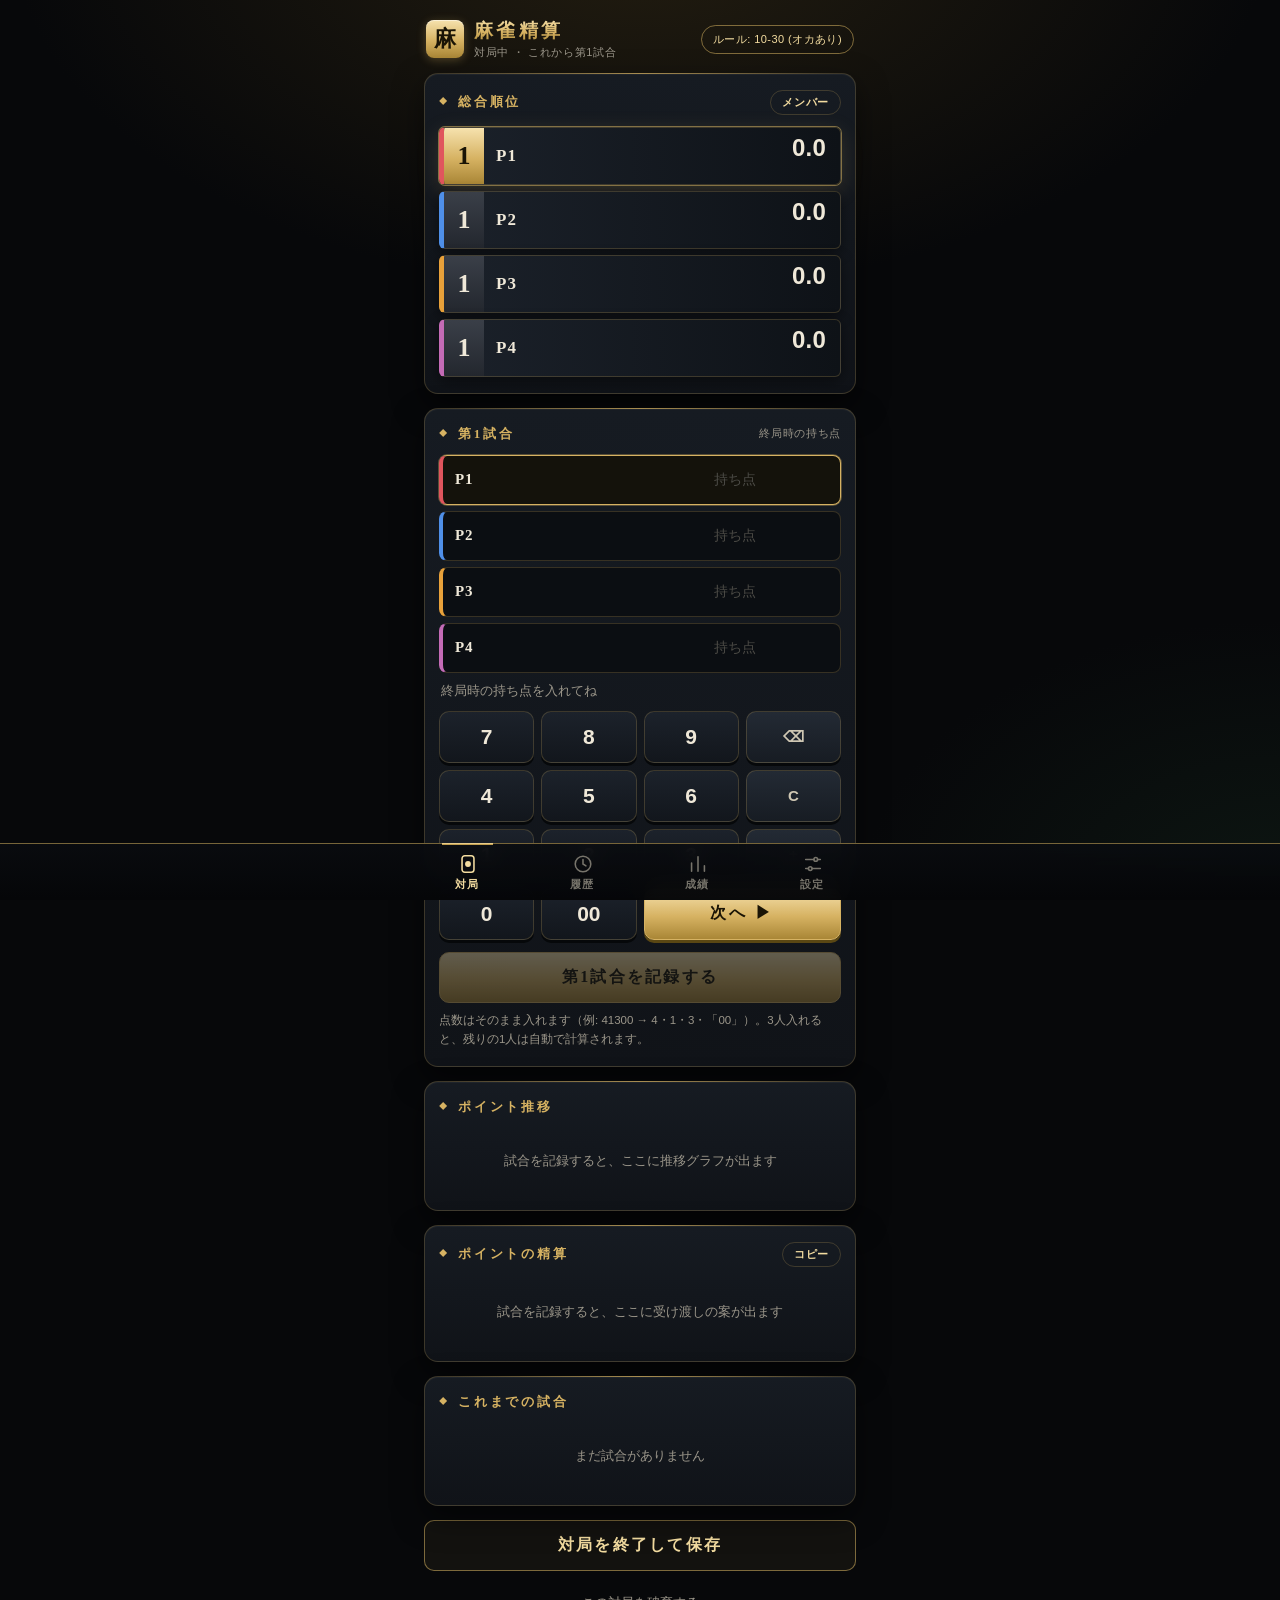
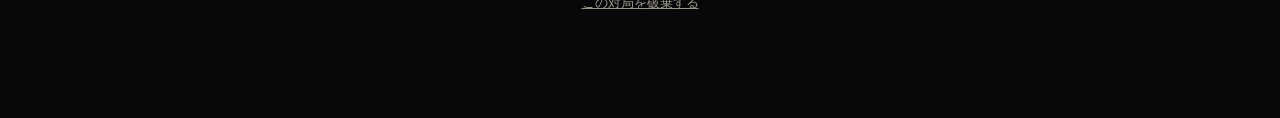
==== commit 77ab78b3: "Add files via upload" ====
--- a/index.html
+++ b/index.html
@@ -189,6 +189,22 @@
 .set-item input, .set-select { width: 100%; padding: 10px; font-size: 16px; text-align: right; }
 .set-select { text-align: left; margin-bottom: 12px; }
 .oka-note { font-size: 12px; color: var(--gold); margin-top: 4px; }
+.carry-rows { display: grid; gap: 6px; margin-bottom: 8px; }
+.carry-row { display: grid; grid-template-columns: 1fr auto auto; gap: 12px; align-items: baseline; width: 100%; text-align: left; padding: 10px 12px; border: 1px solid var(--line); border-radius: 8px; background: #0b0e12; }
+.carry-row .c-name { font: 600 15px var(--serif); letter-spacing: .05em; white-space: nowrap; overflow: hidden; text-overflow: ellipsis; }
+.carry-row .c-games { font-size: 11px; color: var(--sub); }
+.carry-row b { font: 700 16px var(--sans); font-variant-numeric: tabular-nums; min-width: 64px; text-align: right; }
+.carry-sum { font-size: 12px; text-align: right; margin: 0 2px 12px; }
+.carry-sum.ok { color: var(--gold-hi); } .carry-sum.warn { color: #f0b36a; }
+.carry-text { width: 100%; padding: 10px 12px; font: 500 16px/1.6 var(--sans); color: var(--ivory); background: #0a0c10; border: 1px solid var(--line); border-radius: 8px; resize: vertical; }
+.carry-text:focus { outline: none; border-color: var(--gold); box-shadow: 0 0 0 2px rgba(214,178,98,.22); }
+.tr-sum { font-size: 12px; color: var(--sub); margin: 0 2px 10px; }
+.tr-item { display: flex; align-items: center; justify-content: space-between; gap: 10px; padding: 11px 12px; margin-bottom: 7px; border: 1px solid var(--line); border-radius: 8px; background: #0b0e12; }
+.tr-who { display: flex; align-items: center; gap: 9px; min-width: 0; font: 600 15px var(--serif); letter-spacing: .04em; }
+.tr-who span { max-width: 6.5em; white-space: nowrap; overflow: hidden; text-overflow: ellipsis; }
+.tr-from { color: var(--neg); } .tr-to { color: var(--pos); }
+.tr-arrow { color: var(--gold); font-size: 13px; }
+.tr-amt { font: 700 18px var(--sans); font-variant-numeric: tabular-nums; color: var(--gold-hi); white-space: nowrap; }
 .mem-input { width: 100%; padding: 11px 12px; font-size: 16px; margin-bottom: 8px; border-left: 4px solid var(--pc); }
 
 /* ----- ナビ・シート・トースト ----- */
@@ -252,6 +268,11 @@
   </div>
 
   <div class="panel">
+    <div class="section-label"><span>ポイントの精算</span><button class="mini-btn" onclick="copySettlement('cur')">コピー</button></div>
+    <div id="settle"></div>
+  </div>
+
+  <div class="panel">
     <div class="section-label"><span>これまでの試合</span><span id="log-count" style="font:500 11px var(--sans);letter-spacing:.04em;color:var(--sub)"></span></div>
     <div class="log" id="log"></div>
     <p class="hint" id="log-hint">試合をタップすると、修正や削除ができます。</p>
@@ -279,6 +300,7 @@
 <section id="screen-stats" class="screen">
   <h2 class="page-title">成績</h2>
   <label class="toggle"><input type="checkbox" id="stats-cur" checked onchange="renderStats()"> いま対局中の試合も含める</label>
+  <label class="toggle"><input type="checkbox" id="stats-carry" checked onchange="renderStats()"> 繰越ポイント（過去の累計）も含める</label>
   <div id="stats-list"></div>
   <p class="hint">名前が同じ人は、すべての対局をまとめて累計します（全角・半角、大文字・小文字、空白の違いは同じ名前として扱います）。</p>
 </section>
@@ -312,6 +334,16 @@
   </div>
 
   <div class="panel">
+    <div class="section-label"><span>過去の累計（繰越）</span></div>
+    <div id="carry-list"></div>
+    <div class="btn-row">
+      <button class="btn" onclick="openCarryPaste()">メモから取り込む</button>
+      <button class="btn" onclick="openCarryEdit(null)">1人ずつ追加</button>
+    </div>
+    <p class="hint">このアプリを使う前の累計ptを、名前ごとに入れておけます。成績画面の通算ptに足されます（平均順位などは、このアプリで記録した試合だけで計算します）。同じ名前を入れ直すと上書きされます。</p>
+  </div>
+
+  <div class="panel">
     <div class="section-label"><span>バックアップ</span></div>
     <div class="btn-row">
       <button class="btn" onclick="exportData()">書き出し</button>
@@ -351,7 +383,7 @@
 const ROW_H = 58, ROW_GAP = 6;
 const KEY_MAIN = 'mahjong_v3', KEY_INPUT = 'mahjong_v3_input';
 
-let state = { current: newSession(), archives: [], rule: cloneRule(MJ_PRESETS[0]) };
+let state = { current: newSession(), archives: [], rule: cloneRule(MJ_PRESETS[0]), carry: [] };
 let input = { vals: ['', '', '', ''], active: 0, editingId: null };
 let ui = { screen: 'play', detailId: null };
 let saveWarned = false;
@@ -384,7 +416,7 @@
 
 function save() {
   try {
-    localStorage.setItem(KEY_MAIN, JSON.stringify({ v: 3, current: state.current, archives: state.archives, rule: state.rule }));
+    localStorage.setItem(KEY_MAIN, JSON.stringify({ v: 3, current: state.current, archives: state.archives, rule: state.rule, carry: state.carry }));
     localStorage.setItem(KEY_INPUT, JSON.stringify(input));
   } catch (e) {
     console.log('Save failed:', e);
@@ -419,6 +451,7 @@
       state.current = sanitizeSession(raw.current) || newSession();
       state.archives = (Array.isArray(raw.archives) ? raw.archives : []).map(sanitizeSession).filter(Boolean);
       state.rule = sanitizeRule(raw.rule) || cloneRule(MJ_PRESETS[0]);
+      state.carry = sanitizeCarry(raw.carry);
     } else if (localStorage.getItem('mahjong_pNames') !== null || localStorage.getItem('mahjong_archives') !== null || localStorage.getItem('mahjong_app2_scores') !== null) {
       const m = migrateLegacy();
       state.current = m.current; state.archives = m.archives; state.rule = m.rule;
@@ -455,6 +488,7 @@
 function refreshKnownNames() {
   const set = new Set();
   state.archives.concat([state.current]).forEach(s => s.names.forEach((n, i) => { if (n.trim() !== '') set.add(n.trim()); }));
+  state.carry.forEach(c => set.add(c.name));
   $('known-names').innerHTML = Array.from(set).map(n => `<option value="${esc(n)}">`).join('');
 }
 
@@ -660,6 +694,40 @@
 
 function renderChartPanel() {
   $('chart').innerHTML = chartSvg(cumulativeSeries(state.current), [0, 1, 2, 3].map(nm));
+  $('settle').innerHTML = settlementHtml(state.current);
+}
+
+/* ---- ポイントの精算（誰が誰にいくら渡すか） ---- */
+function settlementEntries(s) {
+  const t = sessionTotals(s);
+  return [0, 1, 2, 3].map(i => ({ name: displayName(s.names[i], i), pt: t[i] }));
+}
+
+function settlementHtml(s) {
+  if (!s.games.length) return '<div class="empty">試合を記録すると、ここに受け渡しの案が出ます</div>';
+  const transfers = calcTransfers(settlementEntries(s));
+  if (!transfers.length) return '<div class="empty">全員が 0pt なので、受け渡しはありません</div>';
+  return `<div class="tr-sum">${transfers.length}回の受け渡しで精算できます</div>` + transfers.map(t =>
+    `<div class="tr-item"><span class="tr-who"><span class="tr-from">${esc(t.from)}</span><i class="tr-arrow">➡</i><span class="tr-to">${esc(t.to)}</span></span><span class="tr-amt">${t.pt.toFixed(1)} pt</span></div>`).join('');
+}
+
+async function copyText(text) {
+  try { await navigator.clipboard.writeText(text); return true; } catch (e) { /* 次の方法を試す */ }
+  try {
+    const ta = document.createElement('textarea');
+    ta.value = text; ta.setAttribute('readonly', ''); ta.style.cssText = 'position:fixed;top:0;left:0;opacity:0';
+    document.body.appendChild(ta); ta.select();
+    const ok = document.execCommand('copy'); ta.remove();
+    return ok;
+  } catch (e) { return false; }
+}
+
+async function copySettlement(kind, id) {
+  const s = kind === 'cur' ? state.current : state.archives.find(a => a.id === id);
+  if (!s || !s.games.length) { toast('コピーできる結果がありません'); return; }
+  const title = s.title || (kind === 'cur' ? '対局中' : '無題の対局');
+  const ok = await copyText(buildSettlementText(title, settlementEntries(s)));
+  toast(ok ? '精算の内容をコピーしました' : 'コピーできませんでした');
 }
 
 /* ---- 試合ログ ---- */
@@ -775,6 +843,7 @@
 <div class="h-meta" style="margin:-6px 2px 12px">${esc(sessionDate(s))} ・ ${s.games.length} 試合</div>
 <div class="panel"><div class="section-label"><span>最終結果</span></div>
 <div class="sum-grid">${sum.map((p, i) => `<div class="sum-card" style="--pc:${PC[i]}"><div class="n">${esc(p.name)}</div><div class="t ${cls(p.total)}">${fmtPt1(p.total)}</div><div class="s">平均 ${p.games ? p.avgRank.toFixed(2) : '-'}位 ・ ${p.rankCounts.join('-')}</div></div>`).join('')}</div></div>
+<div class="panel"><div class="section-label"><span>ポイントの精算</span><button class="mini-btn" onclick="copySettlement('arc','${s.id}')">コピー</button></div>${settlementHtml(s)}</div>
 <div class="panel"><div class="section-label"><span>ポイント推移</span></div>${chartSvg(cumulativeSeries(s), names)}</div>
 <div class="panel"><div class="section-label"><span>試合ごとの結果</span></div>
 <div class="tbl-wrap"><table class="tbl"><thead><tr><th>#</th>${names.map(n => `<th>${esc(n)}</th>`).join('')}</tr></thead><tbody>${rows}</tbody>
@@ -820,22 +889,27 @@
 ========================================= */
 function renderStats() {
   const sessions = state.archives.concat($('stats-cur').checked ? [state.current] : []);
-  const stats = calcStats(sessions);
+  const stats = calcStats(sessions, $('stats-carry').checked ? state.carry : []);
   if (!stats.length) { $('stats-list').innerHTML = '<div class="panel"><div class="empty">試合を記録すると、ここに名前ごとの累計が出ます</div></div>'; return; }
   const DIST = ['#f3dca0', '#b89a4e', '#5b6270', '#a84a44'];
-  $('stats-list').innerHTML = stats.map((s, idx) => `
+  $('stats-list').innerHTML = stats.map((s, idx) => {
+    const has = s.games > 0;
+    const carryLine = (s.carryPt !== 0 || s.carryGames > 0) ? `繰越 ${fmtPt1(s.carryPt)}${s.carryGames ? `（${s.carryGames}試合）` : ''} を含む` : '';
+    const detail = has ? `最高 ${fmtPt1(s.best)} ／ 最低 ${fmtPt1(s.worst)} ／ ${s.sessionCount} 回の対局` : 'このアプリで記録した試合はまだありません';
+    return `
 <div class="st-card">
   <div class="st-head"><div class="st-no">${idx + 1}</div><div class="st-name">${esc(s.name)}</div><div class="st-total ${cls(s.total)}">${fmtPt1(s.total)}</div></div>
   <div class="st-meta">
     <div>${s.games}<small>試合</small></div>
-    <div>${s.avgRank.toFixed(2)}<small>平均順位</small></div>
-    <div>${Math.round(s.topRate * 100)}%<small>トップ率</small></div>
-    <div>${Math.round(s.lastRate * 100)}%<small>ラス率</small></div>
+    <div>${has ? s.avgRank.toFixed(2) : '-'}<small>平均順位</small></div>
+    <div>${has ? Math.round(s.topRate * 100) + '%' : '-'}<small>トップ率</small></div>
+    <div>${has ? Math.round(s.lastRate * 100) + '%' : '-'}<small>ラス率</small></div>
   </div>
-  <div class="dist">${s.rankCounts.map((c, k) => `<i style="width:${(c / s.games * 100).toFixed(1)}%;background:${DIST[k]}"></i>`).join('')}</div>
-  <div class="dist-legend">${s.rankCounts.map((c, k) => `<div>${k + 1}位 <b>${c}</b></div>`).join('')}</div>
-  <div class="hint" style="margin-top:8px">最高 ${fmtPt1(s.best)} ／ 最低 ${fmtPt1(s.worst)} ／ ${s.sessionCount} 回の対局</div>
-</div>`).join('');
+  ${has ? `<div class="dist">${s.rankCounts.map((c, k) => `<i style="width:${(c / s.games * 100).toFixed(1)}%;background:${DIST[k]}"></i>`).join('')}</div>
+  <div class="dist-legend">${s.rankCounts.map((c, k) => `<div>${k + 1}位 <b>${c}</b></div>`).join('')}</div>` : ''}
+  <div class="hint" style="margin-top:8px">${detail}${carryLine ? `<br>${esc(carryLine)}` : ''}</div>
+</div>`;
+  }).join('');
 }
 
 /* =========================================
@@ -859,7 +933,90 @@
   $('rule-start').value = state.rule.start; $('rule-return').value = state.rule.ret;
   state.rule.uma.forEach((u, i) => { $(`rule-uma-${i + 1}`).value = u; });
   updateRuleLabels();
+  renderCarry();
   $('set-members').innerHTML = [0, 1, 2, 3].map(i => `<div style="display:flex;align-items:center;gap:10px;padding:8px 12px;border:1px solid var(--line);border-left:4px solid ${PC[i]};border-radius:8px;background:#0b0e12;font-family:var(--serif)"><span style="color:var(--sub);font:600 11px var(--sans);width:22px">P${i + 1}</span>${esc(nm(i))}</div>`).join('');
+}
+
+/* ---- 繰越ポイント（過去の累計） ---- */
+let carryText = '';
+
+function renderCarry() {
+  const list = state.carry;
+  if (!list.length) { $('carry-list').innerHTML = '<div class="empty" style="padding:10px 6px 14px">まだ登録がありません</div>'; return; }
+  const total = round1(list.reduce((a, c) => a + c.pt, 0));
+  const ok = toTenths(total) === 0;
+  $('carry-list').innerHTML = `<div class="carry-rows">${list.map(c =>
+    `<button class="carry-row" onclick="openCarryEdit('${c.id}')"><span class="c-name">${esc(c.name)}</span><span class="c-games">${c.games ? c.games + '試合' : ''}</span><b class="${cls(c.pt)}">${fmtPt1(c.pt)}</b></button>`).join('')}</div>
+<div class="carry-sum ${ok ? 'ok' : 'warn'}">合計 ${fmtPt1(total)} ${ok ? '✓' : '（0になっていません）'}</div>`;
+}
+
+function openCarryPaste() {
+  openSheet(`<h3>メモから取り込む</h3>
+<p class="hint" style="margin:0 0 8px">1行に「名前 ポイント」の形で貼り付けてください。<br>例: タロウ +120 ／ ジロウ：-45pt ／ サブロー 30.5</p>
+<textarea id="carry-text" class="carry-text" rows="8" placeholder="タロウ +120.5&#10;ジロウ -45&#10;サブロー -75.5"></textarea>
+<div class="sheet-actions"><button class="btn gold" onclick="previewCarry()">内容を確認する</button><button class="link" onclick="closeSheet()">閉じる</button></div>`);
+  $('carry-text').value = carryText;
+}
+
+function previewCarry() {
+  const el = $('carry-text'); if (el) carryText = el.value;
+  const r = parseCarryText(carryText);
+  if (!r.entries.length) { toast('読み取れる行がありませんでした'); return; }
+  const total = round1(r.entries.reduce((a, e) => a + e.pt, 0));
+  const exist = new Set(state.carry.map(c => nameKey(c.name)));
+  const rows = r.entries.map(e => `<tr><td style="text-align:left;font-family:var(--serif)">${esc(e.name)}${exist.has(nameKey(e.name)) ? '<span style="margin-left:6px;font-size:10px;color:var(--gold)">上書き</span>' : ''}</td><td><b class="${cls(e.pt)}">${fmtPt1(e.pt)}</b></td></tr>`).join('');
+  const errs = r.errors.length ? `<p class="hint" style="color:#f0b36a">読み取れなかった行（取り込まれません）:<br>${r.errors.map(x => `${x.line}行目: ${esc(x.text)}`).join('<br>')}</p>` : '';
+  const skip = r.skipped.length ? `<p class="hint">合計の行は無視しました: ${r.skipped.map(esc).join(' / ')}</p>` : '';
+  const sumMsg = toTenths(total) === 0 ? '<p class="draft-msg ok" style="margin-top:10px">合計は 0 です ✓</p>' : `<p class="draft-msg warn" style="margin-top:10px">合計が ${fmtPt1(total)} です（0 になっていません）。メモの内容を確認してね</p>`;
+  openSheet(`<h3>取り込む内容の確認</h3>
+<div class="tbl-wrap"><table class="tbl"><thead><tr><th style="text-align:left">名前</th><th>累計pt</th></tr></thead><tbody>${rows}</tbody></table></div>
+${sumMsg}${errs}${skip}
+<div class="sheet-actions"><button class="btn gold" onclick="applyCarryText()">この内容で取り込む</button><button class="btn" onclick="openCarryPaste()">メモを直す</button></div>`);
+}
+
+function applyCarryText() {
+  const r = parseCarryText(carryText);
+  r.entries.forEach(e => {
+    const old = state.carry.find(c => nameKey(c.name) === nameKey(e.name));
+    state.carry = upsertCarry(state.carry, e.name, e.pt, old ? old.games : 0);
+  });
+  carryText = '';
+  save(); refreshKnownNames(); renderSettings(); closeSheet();
+  toast(`${r.entries.length} 人ぶんを取り込みました`);
+}
+
+function openCarryEdit(id) {
+  const c = id ? state.carry.find(x => x.id === id) : null;
+  openSheet(`<h3>${c ? '繰越ポイントを編集' : '繰越ポイントを追加'}</h3>
+<div class="set-item" style="margin-bottom:10px"><label for="carry-name">名前</label><input id="carry-name" type="text" maxlength="20" list="known-names" style="text-align:left" value="${esc(c ? c.name : '')}"></div>
+<div class="set-row">
+<div class="set-item"><label for="carry-pt">累計pt</label><input id="carry-pt" type="number" step="0.1" value="${c ? c.pt : ''}"></div>
+<div class="set-item"><label for="carry-games">試合数（任意）</label><input id="carry-games" type="number" min="0" step="1" inputmode="numeric" value="${c && c.games ? c.games : ''}"></div>
+</div>
+<div class="sheet-actions">
+<button class="btn gold" onclick="saveCarryEdit(${c ? `'${c.id}'` : 'null'})">保存</button>
+${c ? `<button class="btn danger" onclick="deleteCarry('${c.id}')">削除</button>` : ''}
+<button class="link" onclick="closeSheet()">閉じる</button>
+</div>`);
+}
+
+function saveCarryEdit(id) {
+  const name = $('carry-name').value.trim();
+  const pt = parseFloat($('carry-pt').value);
+  const gv = parseInt($('carry-games').value, 10);
+  if (name === '') { toast('名前を入れてね'); return; }
+  if (!Number.isFinite(pt)) { toast('累計ptを入れてね'); return; }
+  const base = id ? state.carry.filter(c => c.id !== id) : state.carry;
+  state.carry = upsertCarry(base, name, round1(pt), Number.isFinite(gv) && gv > 0 ? gv : 0);
+  save(); refreshKnownNames(); renderSettings(); closeSheet();
+  toast('保存しました');
+}
+
+function deleteCarry(id) {
+  const c = state.carry.find(x => x.id === id); if (!c) return;
+  if (!confirm(`「${c.name}」の繰越ポイントを削除します。よろしいですか？`)) return;
+  state.carry = state.carry.filter(x => x.id !== id);
+  save(); renderSettings(); closeSheet();
 }
 
 function updateRuleLabels() {
@@ -889,8 +1046,8 @@
 function exportData() {
   const all = state.archives.slice();
   if (state.current.games.length) all.push(Object.assign({}, state.current, { title: state.current.title || '対局中データ' }));
-  if (!all.length) { toast('書き出すデータがありません'); return; }
-  const blob = new Blob([JSON.stringify({ app: 'mahjong-settle', version: 3, exportedAt: Date.now(), archives: all }, null, 2)], { type: 'application/json' });
+  if (!all.length && !state.carry.length) { toast('書き出すデータがありません'); return; }
+  const blob = new Blob([JSON.stringify({ app: 'mahjong-settle', version: 3, exportedAt: Date.now(), archives: all, carry: state.carry }, null, 2)], { type: 'application/json' });
   const d = new Date(), a = document.createElement('a');
   a.href = URL.createObjectURL(blob);
   a.download = `mahjong_backup_${d.getFullYear()}${String(d.getMonth() + 1).padStart(2, '0')}${String(d.getDate()).padStart(2, '0')}.json`;
@@ -911,13 +1068,18 @@
       if (incoming.some(s => s === null)) throw new Error('ファイルの中身が正しくありません');
       const known = new Set(state.archives.concat([state.current]).map(sessionKey));
       const fresh = incoming.filter(s => { const k = sessionKey(s); if (known.has(k)) return false; known.add(k); return s.games.length > 0; });
-      if (!fresh.length) { toast('新しい対局はありませんでした（すべて登録済み）'); return; }
-      if (!confirm(`対局 ${fresh.length} 件を追加します。よろしいですか？\n（登録済みの ${incoming.length - fresh.length} 件は除きます）`)) return;
+      // 繰越ポイントは、まだ登録のない名前だけ追加する（すでにある名前は上書きしない）
+      const knownCarry = new Set(state.carry.map(c => nameKey(c.name)));
+      const newCarry = sanitizeCarry(data.version >= 3 ? data.carry : []).filter(c => !knownCarry.has(nameKey(c.name)));
+      if (!fresh.length && !newCarry.length) { toast('新しいデータはありませんでした（すべて登録済み）'); return; }
+      const what = `対局 ${fresh.length} 件${newCarry.length ? `と、繰越ポイント ${newCarry.length} 人ぶん` : ''}`;
+      if (!confirm(`${what}を追加します。よろしいですか？\n（登録済みの対局 ${incoming.length - fresh.length} 件は除きます）`)) return;
       fresh.forEach(s => { if (!s.endedAt && !s.dateText) s.endedAt = Date.now(); state.archives.push(s); });
       state.archives.sort((a, b) => (b.endedAt || 0) - (a.endedAt || 0));
+      state.carry = sanitizeCarry(state.carry.concat(newCarry));
       save(); refreshKnownNames();
       if (ui.screen === 'history') renderHistory();
-      toast(`${fresh.length} 件を読み込みました`);
+      toast(`${what}を読み込みました`);
     } catch (e) { alert('読み込めませんでした: ' + e.message); }
   };
   reader.readAsText(file);
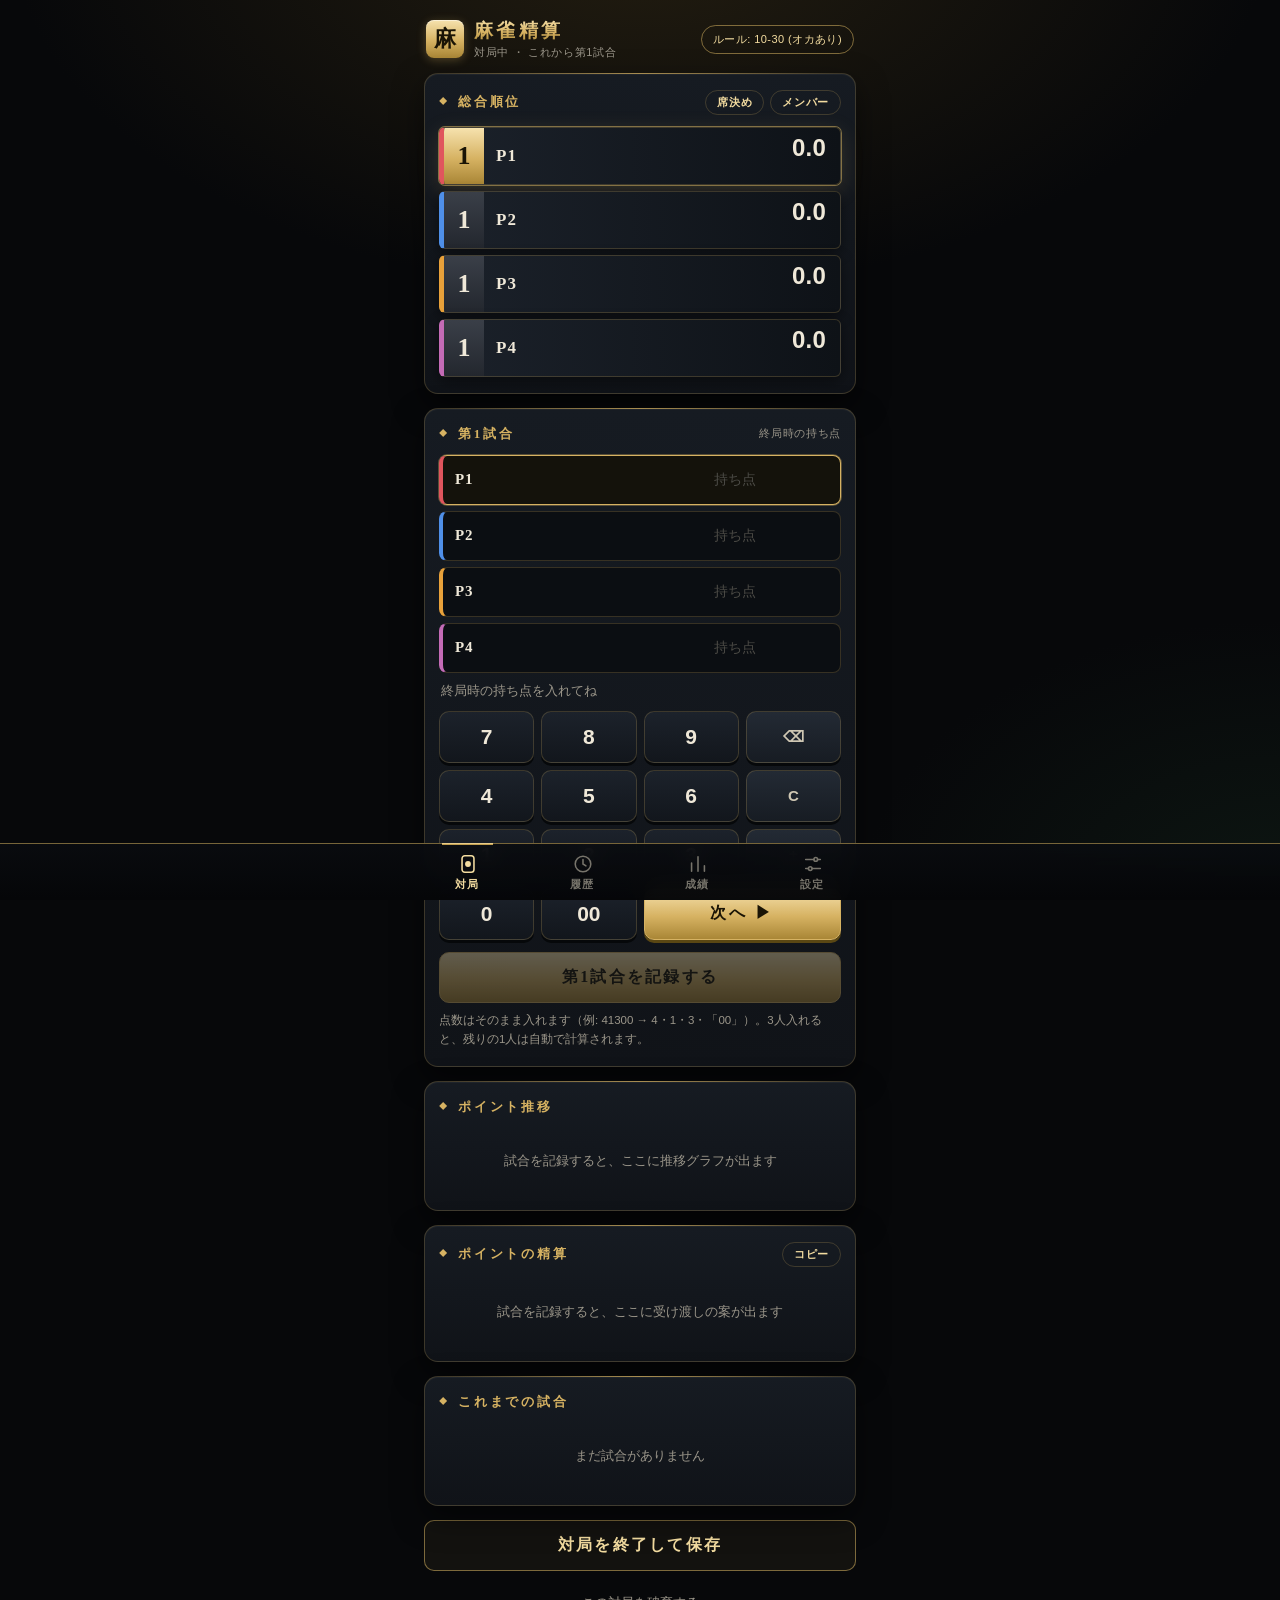
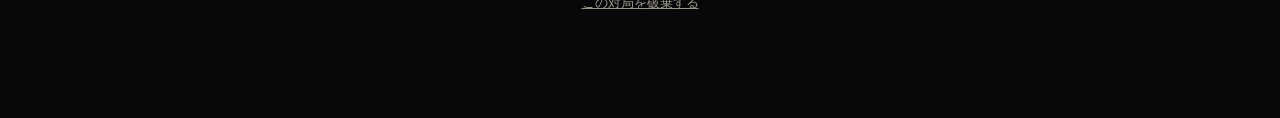
==== commit a9f20f49: "席決めミニゲーム（風牌めくり）を追加 伏せた東南西北の牌をP1から順にめくり、席順と起家を決める。 試合を記録する前なら、結果どおりにメンバーを東南西北の順に並べ替えられる。  Co-Authored" ====
--- a/index.html
+++ b/index.html
@@ -207,6 +207,33 @@
 .tr-amt { font: 700 18px var(--sans); font-variant-numeric: tabular-nums; color: var(--gold-hi); white-space: nowrap; }
 .mem-input { width: 100%; padding: 11px 12px; font-size: 16px; margin-bottom: 8px; border-left: 4px solid var(--pc); }
 
+/* ----- 席決め ----- */
+.sk-turn { min-height: 46px; text-align: center; font: 600 15px var(--serif); letter-spacing: .06em; margin-bottom: 12px; line-height: 1.5; }
+.sk-turn b { color: var(--pc, var(--gold-hi)); font-size: 18px; }
+.sk-turn small { display: block; font: 500 11.5px var(--sans); color: var(--sub); letter-spacing: .04em; }
+.sk-tiles { display: grid; grid-template-columns: repeat(4, 1fr); gap: 10px; margin: 0 6px 14px; perspective: 700px; }
+.sk-tile { position: relative; aspect-ratio: 3 / 4; padding: 0; }
+.sk-in { position: absolute; inset: 0; transform-style: preserve-3d; transition: transform .55s cubic-bezier(.3,1.4,.5,1); }
+.sk-tile.open .sk-in { transform: rotateY(180deg); }
+.sk-face, .sk-back { position: absolute; inset: 0; border-radius: 9px; backface-visibility: hidden; -webkit-backface-visibility: hidden; display: grid; place-items: center; }
+.sk-back { background: linear-gradient(160deg, #2c7a55, #154a33); border: 1px solid #0b2c1e; box-shadow: 0 4px 0 #d9cfb4, 0 5px 0 #0a0c10, 0 8px 14px rgba(0,0,0,.5); }
+.sk-back::after { content: ""; width: 46%; height: 46%; border-radius: 50%; border: 1px solid rgba(214,178,98,.45); }
+.sk-tile:not(.open):active .sk-in { transform: translateY(2px); }
+.sk-face { transform: rotateY(180deg); background: linear-gradient(180deg, #fbf7ec, #e6dcc3); border: 1px solid #b9ad8d; box-shadow: 0 4px 0 #2c7a55, 0 5px 0 #0a0c10, 0 8px 14px rgba(0,0,0,.5); font: 700 34px var(--serif); color: #1b1b1b; }
+.sk-face.ton { color: #b3262e; }
+.sk-who { position: absolute; left: 50%; bottom: -24px; transform: translateX(-50%); white-space: nowrap; max-width: 110%; overflow: hidden; text-overflow: ellipsis; font: 600 11.5px var(--serif); color: var(--pc); opacity: 0; transition: opacity .3s .35s; }
+.sk-tile.open .sk-who { opacity: 1; }
+.sk-result { margin-top: 30px; }
+.sk-table { position: relative; width: 230px; height: 190px; margin: 0 auto 6px; }
+.sk-table::before { content: ""; position: absolute; left: 58px; right: 58px; top: 44px; bottom: 44px; border-radius: 10px; background: radial-gradient(circle, #1f5c42, #12382a); border: 1px solid var(--line-strong); }
+.sk-seat { position: absolute; display: flex; flex-direction: column; align-items: center; gap: 1px; width: 92px; text-align: center; animation: fade .4s ease both; }
+.sk-seat i { font: 700 15px var(--serif); font-style: normal; width: 26px; height: 26px; display: grid; place-items: center; border-radius: 6px; background: linear-gradient(180deg,#3a3f48,#23272e); }
+.sk-seat.oya i { background: var(--gold-grad); color: #1a1405; }
+.sk-seat span { font: 600 13px var(--serif); max-width: 92px; white-space: nowrap; overflow: hidden; text-overflow: ellipsis; color: var(--pc); }
+.sk-seat small { font-size: 10px; color: var(--gold-hi); letter-spacing: .08em; }
+.sk-s0 { left: 69px; bottom: -8px; } .sk-s1 { right: -10px; top: 62px; } .sk-s2 { left: 69px; top: 0; } .sk-s3 { left: -10px; top: 62px; }
+.sk-s2 { flex-direction: column-reverse; }
+
 /* ----- ナビ・シート・トースト ----- */
 .tabbar { position: fixed; left: 0; right: 0; bottom: 0; z-index: 50; display: flex; justify-content: center; background: linear-gradient(180deg, rgba(10,12,16,.92), rgba(5,6,8,.98)); backdrop-filter: blur(10px); -webkit-backdrop-filter: blur(10px); border-top: 1px solid var(--line-strong); padding-bottom: env(safe-area-inset-bottom); }
 .tabbar-in { display: flex; width: 100%; max-width: 460px; }
@@ -243,7 +270,7 @@
   </header>
 
   <div class="panel">
-    <div class="section-label"><span>総合順位</span><button class="mini-btn" onclick="openMembers()">メンバー</button></div>
+    <div class="section-label"><span>総合順位</span><span style="display:flex;gap:6px"><button class="mini-btn" onclick="openSeatGame()">席決め</button><button class="mini-btn" onclick="openMembers()">メンバー</button></span></div>
     <div class="board" id="board"></div>
   </div>
 
@@ -344,6 +371,12 @@
   </div>
 
   <div class="panel">
+    <div class="section-label"><span>みんなで同期</span></div>
+    <a class="btn" href="online.html" style="text-decoration:none">全員のスマホに同じ卓を映す</a>
+    <p class="hint">ホストが点数を入力すると、参加した人のスマホにも順位ボードや精算が出ます（通信は暗号化されます）。</p>
+  </div>
+
+  <div class="panel">
     <div class="section-label"><span>バックアップ</span></div>
     <div class="btn-row">
       <button class="btn" onclick="exportData()">書き出し</button>
@@ -387,6 +420,7 @@
 let input = { vals: ['', '', '', ''], active: 0, editingId: null };
 let ui = { screen: 'play', detailId: null };
 let saveWarned = false;
+let lastRaw = null;   // 最後に読み書きした保存データ（オンライン画面が履歴を足したら、戻ってきたときに読み直す）
 
 const $ = id => document.getElementById(id);
 const esc = s => String(s).replace(/[&<>"']/g, c => ({ '&': '&amp;', '<': '&lt;', '>': '&gt;', '"': '&quot;', "'": '&#39;' }[c]));
@@ -418,6 +452,7 @@
   try {
     localStorage.setItem(KEY_MAIN, JSON.stringify({ v: 3, current: state.current, archives: state.archives, rule: state.rule, carry: state.carry }));
     localStorage.setItem(KEY_INPUT, JSON.stringify(input));
+    lastRaw = localStorage.getItem(KEY_MAIN);
   } catch (e) {
     console.log('Save failed:', e);
     if (!saveWarned) { saveWarned = true; toast('⚠️ この端末に保存できませんでした。書き出しでバックアップしてください'); }
@@ -464,6 +499,7 @@
       input.editingId = (inp.editingId && state.current.games.some(g => g.id === inp.editingId)) ? inp.editingId : null;
     }
   } catch (e) { console.log('Load failed:', e); }
+  try { lastRaw = localStorage.getItem(KEY_MAIN); } catch (e) { lastRaw = null; }
 }
 
 /* =========================================
@@ -811,6 +847,96 @@
   $(`bname-${i}`).textContent = nm(i);
   renderEntry(); renderChartPanel(); renderLog(); refreshKnownNames();
   if (ui.screen === 'settings') renderSettings();
+}
+
+/* =========================================
+   席決め: 伏せた風牌を1人ずつめくる
+========================================= */
+const WINDS = ['東', '南', '西', '北'];
+let seat = null;   // { winds: 牌の並び, owner: 牌ごとにめくった人, turn: 次にめくる人 }
+
+function randInt(n) {
+  try { const a = new Uint32Array(1); crypto.getRandomValues(a); return a[0] % n; } catch (e) { return Math.floor(Math.random() * n); }
+}
+function shuffled(arr) {
+  const a = arr.slice();
+  for (let i = a.length - 1; i > 0; i--) { const j = randInt(i + 1); [a[i], a[j]] = [a[j], a[i]]; }
+  return a;
+}
+
+function openSeatGame() {
+  seat = { winds: shuffled(WINDS), owner: [null, null, null, null], turn: 0 };
+  const tiles = [0, 1, 2, 3].map(t => `
+<button class="sk-tile" id="sk-tile-${t}" onclick="pickSeatTile(${t})" aria-label="${t + 1}枚目の牌">
+  <div class="sk-in"><div class="sk-back"></div><div class="sk-face"></div></div>
+  <div class="sk-who"></div>
+</button>`).join('');
+  openSheet(`<h3>席決め</h3>
+<div class="sk-turn" id="sk-turn"></div>
+<div class="sk-tiles">${tiles}</div>
+<div id="sk-result"></div>
+<div class="sheet-actions" id="sk-actions"><button class="link" onclick="closeSheet()">やめる</button></div>`);
+  renderSeatTurn();
+}
+
+function renderSeatTurn() {
+  const el = $('sk-turn');
+  if (seat.turn >= 4) { el.style.removeProperty('--pc'); el.innerHTML = '席が決まりました<small>東の人が起家（最初の親）です</small>'; return; }
+  el.style.setProperty('--pc', PC[seat.turn]);
+  el.innerHTML = `<b>${esc(nm(seat.turn))}</b> さんの番<small>伏せてある牌を1枚えらんでください</small>`;
+}
+
+function pickSeatTile(t) {
+  if (!seat || seat.turn >= 4 || seat.owner[t] !== null) return;
+  const p = seat.turn;
+  seat.owner[t] = p; seat.turn++;
+  const tile = $(`sk-tile-${t}`), w = seat.winds[t];
+  const face = tile.querySelector('.sk-face');
+  face.textContent = w; face.classList.toggle('ton', w === '東');
+  const who = tile.querySelector('.sk-who');
+  who.textContent = nm(p); who.style.setProperty('--pc', PC[p]);
+  tile.classList.add('open'); tile.setAttribute('aria-label', `${nm(p)}: ${w}`);
+  if (navigator.vibrate) { try { navigator.vibrate(12); } catch (e) { /* 対応していない端末 */ } }
+  // 3人めくったら、最後の1枚は残りの人のもの
+  const g = seat;
+  if (seat.turn === 3) setTimeout(() => { if (seat === g) pickSeatTile(seat.owner.indexOf(null)); }, 650);
+  renderSeatTurn();
+  if (seat.turn >= 4) setTimeout(() => { if (seat === g) renderSeatResult(); }, 700);
+}
+
+// 風ごとの人（東・南・西・北の順）
+function seatOrder() { return WINDS.map(w => seat.owner[seat.winds.indexOf(w)]); }
+
+function renderSeatResult() {
+  if (!seat || seat.turn < 4 || !$('sk-result')) return;
+  const order = seatOrder();
+  // 卓の図: 自分（東）が手前、右が南（下家）、向かいが西（対面）、左が北（上家）
+  const seats = order.map((p, k) => `
+<div class="sk-seat sk-s${k}${k === 0 ? ' oya' : ''}" style="--pc:${PC[p]};animation-delay:${k * 0.12}s">
+  <i>${WINDS[k]}</i><span>${esc(nm(p))}</span>${k === 0 ? '<small>起家</small>' : ''}
+</div>`).join('');
+  $('sk-result').innerHTML = `<div class="sk-result"><div class="sk-table">${seats}</div></div>`;
+  const canApply = state.current.games.length === 0;
+  const already = order.every((p, k) => p === k);
+  $('sk-actions').innerHTML = (canApply && !already
+      ? `<button class="btn gold" onclick="applySeatOrder()">この席順でメンバーを並べる</button>`
+      : `<button class="btn gold" onclick="closeSheet()">とじる</button>`)
+    + `<button class="btn" onclick="openSeatGame()">もう一度</button>`
+    + (canApply && !already ? `<button class="link" onclick="closeSheet()">並べ替えずにとじる</button>` : '')
+    + (!canApply ? `<p class="hint" style="text-align:center">試合を記録したあとはメンバーの並びを変えられないので、結果の表示だけです。</p>` : '');
+}
+
+// メンバーの並び（P1〜P4）を東・南・西・北の順に入れ替える。試合を記録する前だけ
+function applySeatOrder() {
+  if (!seat || seat.turn < 4 || state.current.games.length) return;
+  const order = seatOrder();
+  state.current.names = order.map(p => state.current.names[p]);
+  input.vals = order.map(p => input.vals[p]);
+  input.active = 0; input.editingId = null;
+  save(); closeSheet();
+  [0, 1, 2, 3].forEach(i => { $(`bname-${i}`).textContent = nm(i); });
+  renderPlay(false); refreshKnownNames();
+  toast(`起家は ${nm(0)} さんです`);
 }
 
 /* =========================================
@@ -1098,6 +1224,16 @@
   renderAll();
   try { if (navigator.storage && navigator.storage.persist) navigator.storage.persist(); } catch (e) { /* 失敗しても問題なし */ }
 });
+
+// オンライン画面で履歴が増えていたら、戻ってきたときに読み直す（古い状態で上書きしないため）
+document.addEventListener('visibilitychange', () => {
+  if (document.visibilityState !== 'visible') return;
+  let raw = null;
+  try { raw = localStorage.getItem(KEY_MAIN); } catch (e) { return; }
+  if (raw === lastRaw) return;
+  load(); renderAll(); showScreen(ui.screen === 'detail' ? 'history' : ui.screen);
+});
+window.addEventListener('pageshow', e => { if (e.persisted) document.dispatchEvent(new Event('visibilitychange')); });
 </script>
 </body>
 </html>
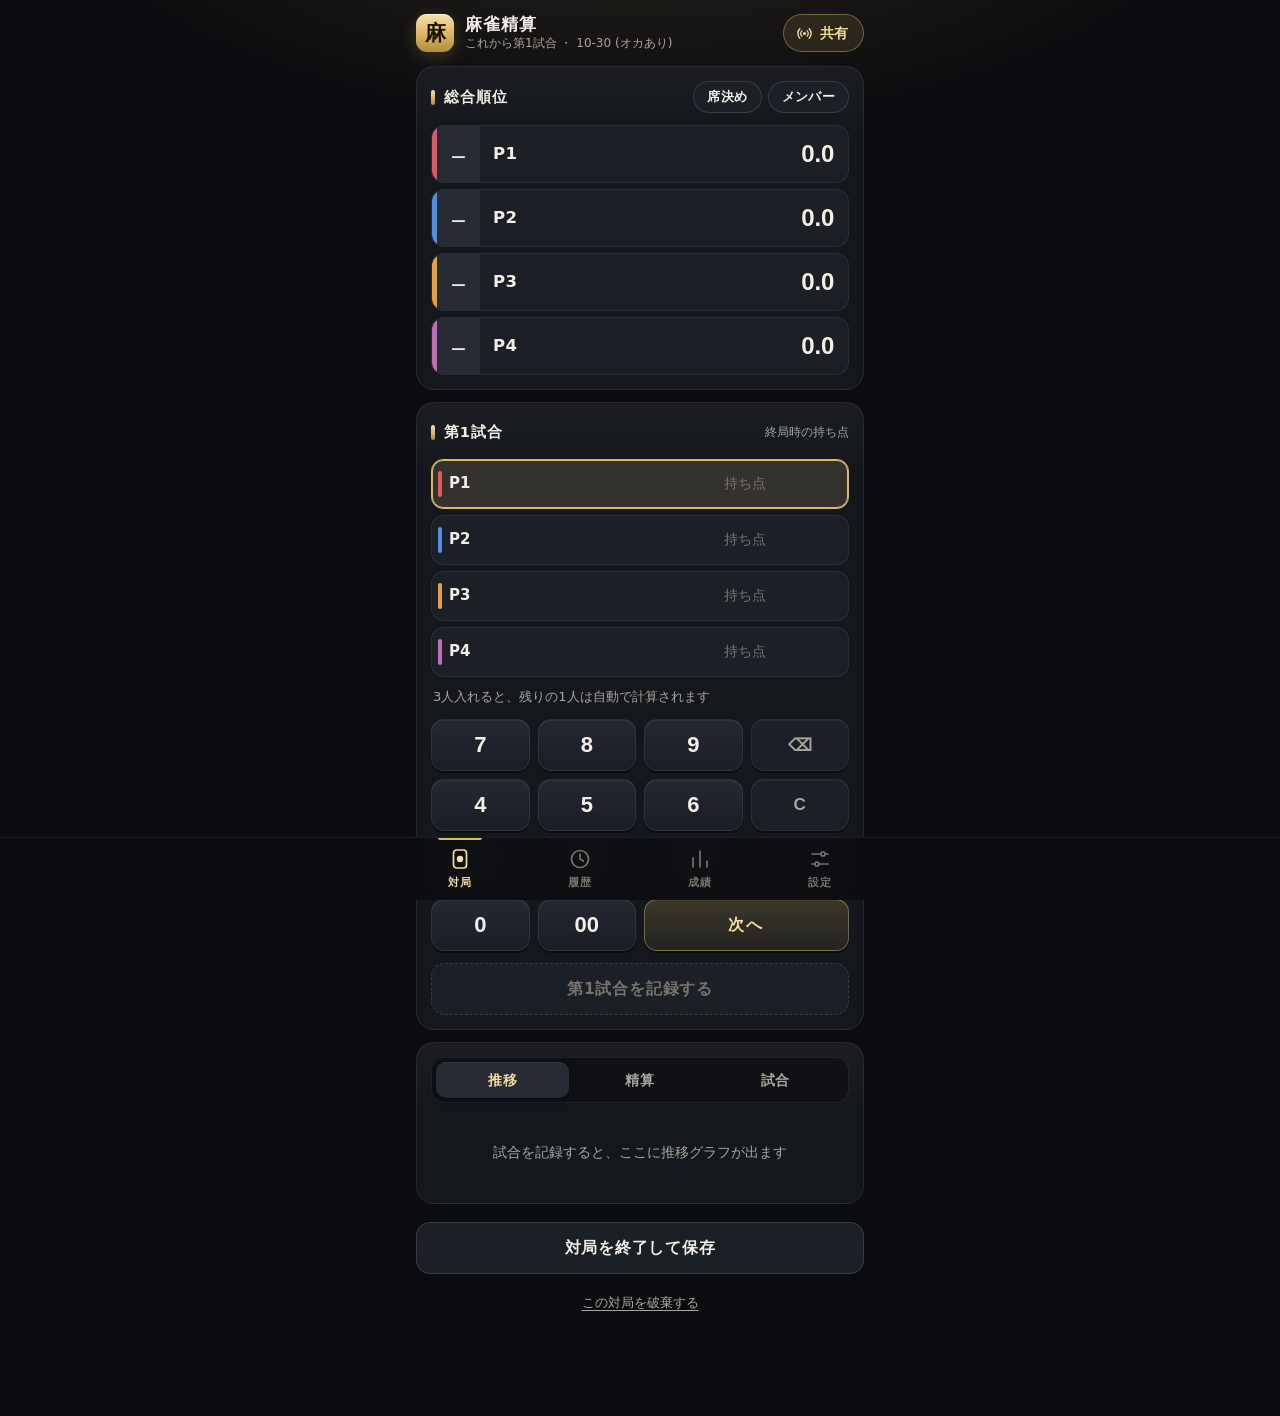
==== commit 7c71841f: "デザインを全面的に見直し、共有を対局画面に統合 - 共有（ホスト）を対局画面の右上「共有」ボタンに統合。共有している卓 = この端末の   「いまの対局」なので、オンライン画面を開いて保存し直す手間が" ====
--- a/index.html
+++ b/index.html
@@ -2,1238 +2,180 @@
 <html lang="ja">
 <head>
 <meta charset="UTF-8">
+<meta http-equiv="Content-Security-Policy" content="default-src 'none'; script-src 'self'; style-src 'self'; img-src 'self' data: blob:; connect-src 'self' wss://broker.emqx.io:8084 wss://broker.hivemq.com:8884; manifest-src 'self'; worker-src 'self'; base-uri 'none'; form-action 'none'">
 <meta name="viewport" content="width=device-width, initial-scale=1.0, viewport-fit=cover">
 <title>麻雀精算</title>
 <link rel="manifest" href="manifest.json">
-<meta name="theme-color" content="#07080a">
+<meta name="theme-color" content="#0b0c0f">
 <meta name="apple-mobile-web-app-capable" content="yes">
 <meta name="mobile-web-app-capable" content="yes">
 <meta name="apple-mobile-web-app-title" content="麻雀精算">
 <meta name="apple-mobile-web-app-status-bar-style" content="black">
 <link rel="apple-touch-icon" href="icon-192.png">
-<style>
-/* ==================================
-   デザイン: 黒 × 金 の放送風
-================================== */
-:root {
-  --bg: #07080a;
-  --panel: #101318;
-  --panel-2: #161b22;
-  --line: rgba(214,178,98,.22);
-  --line-strong: rgba(214,178,98,.55);
-  --gold: #d6b262;
-  --gold-hi: #f3dca0;
-  --gold-lo: #8d7234;
-  --ivory: #efe8d8;
-  --sub: #9b968a;
-  --pos: #7fd8b0;
-  --neg: #f0746a;
-  --p1: #e0555d; --p2: #4f8fe8; --p3: #e8a13a; --p4: #c46bb6;
-  --serif: "Hiragino Mincho ProN","Yu Mincho","YuMincho","Noto Serif JP","Noto Serif CJK JP","BIZ UDPMincho",serif;
-  --sans: -apple-system,"SF Pro Text","Segoe UI","Hiragino Kaku Gothic ProN","Yu Gothic",Roboto,"Helvetica Neue",sans-serif;
-  --gold-grad: linear-gradient(180deg,#f6e2ae 0%,#d6b262 55%,#a98636 100%);
-}
-* { box-sizing: border-box; margin: 0; padding: 0; touch-action: manipulation; -webkit-tap-highlight-color: transparent; }
-html { background: var(--bg); }
-body {
-  font-family: var(--sans); color: var(--ivory); background: var(--bg);
-  background-image: radial-gradient(900px 520px at 50% -8%, #231d10 0%, rgba(7,8,10,0) 70%), radial-gradient(600px 400px at 100% 100%, #0d1612 0%, rgba(7,8,10,0) 70%);
-  background-attachment: fixed; min-height: 100vh; line-height: 1.5;
-}
-button { font-family: inherit; color: inherit; background: none; border: none; cursor: pointer; -webkit-appearance: none; appearance: none; }
-input, select { font-family: inherit; color: var(--ivory); background: #0a0c10; border: 1px solid var(--line); border-radius: 8px; }
-input:focus, select:focus { outline: none; border-color: var(--gold); box-shadow: 0 0 0 2px rgba(214,178,98,.22); }
-button:focus-visible { outline: 2px solid var(--gold); outline-offset: 2px; }
-.pos { color: var(--pos); } .neg { color: var(--neg); }
-
-.app { max-width: 460px; margin: 0 auto; padding: 0 14px calc(92px + env(safe-area-inset-bottom)); }
-.screen { display: none; animation: rise .35s ease; }
-.screen.active { display: block; }
-@keyframes rise { from { opacity: 0; transform: translateY(6px); } to { opacity: 1; transform: none; } }
-
-/* ----- ヘッダー ----- */
-.topbar { display: flex; align-items: center; justify-content: space-between; gap: 10px; padding: 18px 2px 12px; }
-.brand { display: flex; align-items: center; gap: 10px; min-width: 0; }
-.brand-mark { flex: none; width: 38px; height: 38px; display: grid; place-items: center; border-radius: 8px; font: 700 22px var(--serif); color: #1a1405; background: var(--gold-grad); box-shadow: 0 2px 10px rgba(214,178,98,.3), inset 0 1px 0 rgba(255,255,255,.5); }
-.brand-title { font: 700 19px var(--serif); letter-spacing: .18em; background: var(--gold-grad); -webkit-background-clip: text; background-clip: text; color: transparent; }
-.brand-sub { font-size: 11px; color: var(--sub); letter-spacing: .06em; white-space: nowrap; overflow: hidden; text-overflow: ellipsis; }
-.chip { flex: none; padding: 6px 11px; border: 1px solid var(--line-strong); border-radius: 999px; font-size: 11px; color: var(--gold-hi); letter-spacing: .04em; max-width: 52%; white-space: nowrap; overflow: hidden; text-overflow: ellipsis; }
-.page-title { font: 700 22px var(--serif); letter-spacing: .16em; padding: 20px 2px 14px; display: flex; align-items: center; gap: 10px; }
-.page-title::after { content: ""; flex: 1; height: 1px; background: linear-gradient(90deg, var(--line-strong), transparent); }
-
-/* ----- パネル ----- */
-.panel { position: relative; background: linear-gradient(180deg, var(--panel-2), var(--panel)); border: 1px solid var(--line); border-radius: 14px; padding: 16px 14px; margin-bottom: 14px; box-shadow: 0 12px 30px rgba(0,0,0,.5), inset 0 1px 0 rgba(255,255,255,.04); }
-.panel::before { content: ""; position: absolute; left: 14px; right: 14px; top: -1px; height: 1px; background: linear-gradient(90deg, transparent, var(--gold), transparent); opacity: .7; }
-.section-label { display: flex; align-items: center; justify-content: space-between; gap: 10px; margin-bottom: 12px; font: 700 13px var(--serif); letter-spacing: .22em; color: var(--gold); }
-.section-label span:first-child::before { content: "◆"; font-size: 8px; margin-right: 8px; vertical-align: 2px; }
-.mini-btn { font: 600 11px var(--sans); letter-spacing: .06em; color: var(--gold-hi); border: 1px solid var(--line); border-radius: 999px; padding: 4px 11px; }
-.empty { text-align: center; color: var(--sub); font-size: 13px; padding: 22px 8px; line-height: 1.7; }
-.hint { font-size: 11.5px; color: var(--sub); line-height: 1.7; margin-top: 8px; }
-
-/* ----- 順位ボード（Mリーグ風） ----- */
-.board { position: relative; height: calc(4 * 58px + 3 * 6px); }
-.b-row {
-  position: absolute; left: 0; right: 0; top: 0; height: 58px; display: flex; align-items: stretch;
-  background: linear-gradient(90deg, #1b212a 0%, #0e1217 100%); border: 1px solid var(--line); border-left: 5px solid var(--pc);
-  border-radius: 6px; overflow: hidden; transition: transform 2.3s cubic-bezier(.62,0,.22,1), box-shadow .6s ease; box-shadow: 0 4px 14px rgba(0,0,0,.45);
-}
-.b-row.lead { box-shadow: 0 0 0 1px var(--line-strong), 0 6px 22px rgba(214,178,98,.18); }
-.b-rank { flex: none; width: 40px; display: grid; place-items: center; font: 700 26px var(--serif); color: #1a1405; background: var(--gold-grad); }
-.b-row:not(.lead) .b-rank { background: linear-gradient(180deg,#3a3f48,#23272e); color: var(--ivory); }
-.b-name { flex: 1; min-width: 0; display: flex; align-items: center; gap: 8px; padding: 0 12px; font: 600 17px var(--serif); letter-spacing: .06em; }
-.b-name-text { white-space: nowrap; overflow: hidden; text-overflow: ellipsis; }
-.b-move { flex: none; font-size: 11px; opacity: 0; transition: opacity .5s; }
-.b-move.up { color: var(--pos); opacity: 1; } .b-move.down { color: var(--neg); opacity: 1; }
-.b-val { flex: none; display: flex; flex-direction: column; justify-content: center; align-items: flex-end; padding: 0 14px 0 6px; min-width: 96px; }
-.b-total { font: 700 24px var(--sans); font-variant-numeric: tabular-nums; letter-spacing: .01em; line-height: 1.1; }
-.b-delta { font: 500 11px var(--sans); font-variant-numeric: tabular-nums; color: var(--sub); min-height: 14px; }
-
-/* ----- 入力 ----- */
-.e-rows { display: grid; gap: 6px; margin-bottom: 8px; }
-.e-row { display: grid; grid-template-columns: 1fr auto auto; align-items: center; gap: 10px; width: 100%; text-align: left; padding: 9px 12px; border-radius: 8px; border: 1px solid var(--line); border-left: 4px solid var(--pc); background: #0b0e12; transition: border-color .2s, background .2s; min-height: 50px; }
-.e-row.active { border-color: var(--gold); border-left-color: var(--pc); background: #14120b; box-shadow: 0 0 0 1px rgba(214,178,98,.35); }
-.e-name { font: 600 15px var(--serif); letter-spacing: .05em; white-space: nowrap; overflow: hidden; text-overflow: ellipsis; }
-.e-score { font: 700 22px var(--sans); font-variant-numeric: tabular-nums; text-align: right; min-width: 96px; }
-.e-score.ph { color: #4b4a45; font-weight: 500; font-size: 14px; }
-.e-score.auto { color: var(--gold-hi); }
-.e-score em { font: 500 10px var(--sans); font-style: normal; color: var(--gold); border: 1px solid var(--line-strong); border-radius: 4px; padding: 0 4px; margin-left: 6px; vertical-align: 3px; }
-.e-row.active .e-score:not(.ph):not(.auto)::after { content: ""; display: inline-block; width: 2px; height: 20px; margin-left: 2px; background: var(--gold); vertical-align: -3px; animation: blink 1s steps(1) infinite; }
-@keyframes blink { 50% { opacity: 0; } }
-.e-res { min-width: 62px; text-align: right; display: flex; flex-direction: column; align-items: flex-end; line-height: 1.25; }
-.e-res b { font: 700 14px var(--sans); font-variant-numeric: tabular-nums; }
-.e-res i { font: 500 11px var(--serif); font-style: normal; color: var(--gold-hi); }
-.draft-msg { min-height: 20px; font-size: 12.5px; color: var(--sub); margin: 2px 2px 10px; line-height: 1.6; }
-.draft-msg.ok { color: var(--gold-hi); } .draft-msg.warn { color: #f0b36a; }
-
-.keypad { display: grid; grid-template-columns: repeat(4, 1fr); gap: 7px; margin-bottom: 12px; }
-.key { height: 52px; border-radius: 10px; border: 1px solid var(--line); background: linear-gradient(180deg,#1c222b,#12161c); font: 600 21px var(--sans); color: var(--ivory); box-shadow: 0 3px 0 #06080a; transition: transform .06s, background .1s; user-select: none; }
-.key:active { transform: translateY(2px); box-shadow: 0 1px 0 #06080a; background: #262d38; }
-.key.fn { font-size: 15px; color: #cfc7b3; background: linear-gradient(180deg,#232a34,#171c23); }
-.key.next { grid-column: span 2; font: 700 16px var(--serif); letter-spacing: .2em; color: #1a1405; background: var(--gold-grad); border-color: var(--gold); box-shadow: 0 3px 0 #5a4713; }
-.key.next:active { box-shadow: 0 1px 0 #5a4713; filter: brightness(.95); }
-
-.btn { display: block; width: 100%; padding: 14px; border-radius: 10px; font: 700 16px var(--serif); letter-spacing: .14em; text-align: center; border: 1px solid var(--line-strong); color: var(--gold-hi); background: rgba(214,178,98,.06); }
-.btn.gold { color: #1a1405; background: var(--gold-grad); border-color: var(--gold); box-shadow: 0 6px 18px rgba(214,178,98,.25), inset 0 1px 0 rgba(255,255,255,.45); }
-.btn.danger { color: var(--neg); border-color: rgba(240,116,106,.5); background: rgba(240,116,106,.06); }
-.btn:disabled { opacity: .35; box-shadow: none; cursor: default; }
-.btn:active:not(:disabled) { transform: translateY(1px); filter: brightness(.95); }
-.btn-row { display: flex; gap: 10px; } .btn-row .btn { flex: 1; font-size: 14px; padding: 12px 8px; letter-spacing: .08em; }
-.link { display: block; margin: 10px auto 0; color: var(--sub); font-size: 12.5px; text-decoration: underline; padding: 6px 10px; }
-
-/* ----- グラフ ----- */
-.chart { width: 100%; height: auto; display: block; }
-.chart .grid { stroke: rgba(255,255,255,.07); stroke-width: 1; }
-.chart .zero { stroke: var(--line-strong); stroke-width: 1; stroke-dasharray: 4 4; }
-.chart text { font-family: var(--sans); font-size: 9.5px; fill: var(--sub); }
-.chart .ytick, .chart .xtick { fill: #7c786e; }
-.chart .lbl { font-size: 10.5px; font-weight: 700; }
-
-/* ----- 試合ログ ----- */
-.log { display: grid; gap: 7px; }
-.log-item { display: grid; grid-template-columns: 26px 1fr; gap: 10px; align-items: center; width: 100%; text-align: left; padding: 9px 10px; border: 1px solid var(--line); border-radius: 8px; background: #0b0e12; }
-.log-n { font: 700 15px var(--serif); color: var(--gold); text-align: center; }
-.log-cells { display: grid; grid-template-columns: 1fr 1fr; gap: 3px 12px; }
-.lc { display: flex; justify-content: space-between; gap: 6px; font-size: 12.5px; min-width: 0; }
-.lc span { white-space: nowrap; overflow: hidden; text-overflow: ellipsis; color: #cfc7b3; }
-.lc b { font-variant-numeric: tabular-nums; font-weight: 700; }
-.lc.top span::before { content: "♛ "; color: var(--gold); }
-
-.actions { display: grid; gap: 8px; margin: 6px 0 8px; }
-
-/* ----- 履歴・成績 ----- */
-.hist-item { display: block; width: 100%; text-align: left; padding: 14px; border: 1px solid var(--line); border-radius: 12px; background: linear-gradient(180deg, var(--panel-2), var(--panel)); margin-bottom: 10px; box-shadow: 0 8px 22px rgba(0,0,0,.4); }
-.h-top { display: flex; justify-content: space-between; align-items: baseline; gap: 10px; }
-.h-title { font: 700 16px var(--serif); letter-spacing: .06em; white-space: nowrap; overflow: hidden; text-overflow: ellipsis; }
-.h-date { font-size: 11px; color: var(--sub); white-space: nowrap; }
-.h-meta { font-size: 11.5px; color: var(--gold); margin: 2px 0 10px; letter-spacing: .1em; }
-.h-totals { display: grid; grid-template-columns: repeat(4, 1fr); gap: 6px; }
-.h-tot { border-top: 2px solid var(--pc); padding-top: 5px; min-width: 0; }
-.h-tot i { display: block; font-style: normal; font-size: 11px; color: var(--sub); white-space: nowrap; overflow: hidden; text-overflow: ellipsis; }
-.h-tot b { font: 700 15px var(--sans); font-variant-numeric: tabular-nums; }
-.back { color: var(--gold-hi); font: 600 13px var(--serif); letter-spacing: .1em; padding: 18px 2px 4px; display: inline-block; }
-
-.sum-grid { display: grid; grid-template-columns: 1fr 1fr; gap: 8px; }
-.sum-card { border: 1px solid var(--line); border-left: 4px solid var(--pc); border-radius: 8px; padding: 9px 11px; background: #0b0e12; min-width: 0; }
-.sum-card .n { font: 600 14px var(--serif); white-space: nowrap; overflow: hidden; text-overflow: ellipsis; }
-.sum-card .t { font: 700 20px var(--sans); font-variant-numeric: tabular-nums; }
-.sum-card .s { font-size: 11px; color: var(--sub); }
-
-.tbl-wrap { overflow-x: auto; border: 1px solid var(--line); border-radius: 10px; background: #0b0e12; }
-.tbl { width: 100%; border-collapse: collapse; font-variant-numeric: tabular-nums; }
-.tbl th { font: 600 11px var(--serif); letter-spacing: .08em; color: var(--gold); padding: 8px 4px; background: #12161c; white-space: nowrap; max-width: 80px; overflow: hidden; text-overflow: ellipsis; }
-.tbl td { text-align: center; padding: 7px 4px; border-top: 1px solid rgba(255,255,255,.06); font-size: 13.5px; }
-.tbl td.g { color: var(--gold); font-family: var(--serif); font-weight: 700; }
-.tbl td small { display: block; font-size: 10px; color: var(--sub); }
-.tbl tfoot td { border-top: 1px solid var(--line-strong); font-weight: 700; background: #12161c; }
-
-.st-card { padding: 14px; border: 1px solid var(--line); border-radius: 12px; background: linear-gradient(180deg, var(--panel-2), var(--panel)); margin-bottom: 10px; box-shadow: 0 8px 22px rgba(0,0,0,.4); }
-.st-head { display: flex; align-items: center; gap: 10px; }
-.st-no { flex: none; width: 28px; height: 28px; display: grid; place-items: center; border-radius: 6px; font: 700 15px var(--serif); background: linear-gradient(180deg,#3a3f48,#23272e); }
-.st-card:first-child .st-no { background: var(--gold-grad); color: #1a1405; }
-.st-name { flex: 1; min-width: 0; font: 700 17px var(--serif); letter-spacing: .06em; white-space: nowrap; overflow: hidden; text-overflow: ellipsis; }
-.st-total { font: 700 24px var(--sans); font-variant-numeric: tabular-nums; }
-.st-meta { display: grid; grid-template-columns: repeat(4, 1fr); gap: 4px; margin: 12px 0 10px; text-align: center; }
-.st-meta div { font: 700 15px var(--sans); font-variant-numeric: tabular-nums; }
-.st-meta small { display: block; font: 500 10px var(--sans); color: var(--sub); letter-spacing: .04em; }
-.dist { display: flex; height: 10px; border-radius: 5px; overflow: hidden; background: #0b0e12; border: 1px solid var(--line); }
-.dist i { display: block; height: 100%; }
-.dist-legend { display: grid; grid-template-columns: repeat(4, 1fr); text-align: center; font-size: 11px; color: var(--sub); margin-top: 6px; font-variant-numeric: tabular-nums; }
-.dist-legend b { color: var(--ivory); font-weight: 600; }
-.toggle { display: flex; align-items: center; gap: 8px; font-size: 12.5px; color: var(--sub); margin-bottom: 12px; padding: 2px; }
-.toggle input { width: 18px; height: 18px; accent-color: var(--gold); }
-
-/* ----- 設定 ----- */
-.set-row { display: flex; gap: 10px; margin-bottom: 10px; }
-.set-item { flex: 1; min-width: 0; }
-.set-item label { display: block; font-size: 11.5px; color: var(--sub); margin-bottom: 3px; letter-spacing: .06em; }
-.set-item input, .set-select { width: 100%; padding: 10px; font-size: 16px; text-align: right; }
-.set-select { text-align: left; margin-bottom: 12px; }
-.oka-note { font-size: 12px; color: var(--gold); margin-top: 4px; }
-.carry-rows { display: grid; gap: 6px; margin-bottom: 8px; }
-.carry-row { display: grid; grid-template-columns: 1fr auto auto; gap: 12px; align-items: baseline; width: 100%; text-align: left; padding: 10px 12px; border: 1px solid var(--line); border-radius: 8px; background: #0b0e12; }
-.carry-row .c-name { font: 600 15px var(--serif); letter-spacing: .05em; white-space: nowrap; overflow: hidden; text-overflow: ellipsis; }
-.carry-row .c-games { font-size: 11px; color: var(--sub); }
-.carry-row b { font: 700 16px var(--sans); font-variant-numeric: tabular-nums; min-width: 64px; text-align: right; }
-.carry-sum { font-size: 12px; text-align: right; margin: 0 2px 12px; }
-.carry-sum.ok { color: var(--gold-hi); } .carry-sum.warn { color: #f0b36a; }
-.carry-text { width: 100%; padding: 10px 12px; font: 500 16px/1.6 var(--sans); color: var(--ivory); background: #0a0c10; border: 1px solid var(--line); border-radius: 8px; resize: vertical; }
-.carry-text:focus { outline: none; border-color: var(--gold); box-shadow: 0 0 0 2px rgba(214,178,98,.22); }
-.tr-sum { font-size: 12px; color: var(--sub); margin: 0 2px 10px; }
-.tr-item { display: flex; align-items: center; justify-content: space-between; gap: 10px; padding: 11px 12px; margin-bottom: 7px; border: 1px solid var(--line); border-radius: 8px; background: #0b0e12; }
-.tr-who { display: flex; align-items: center; gap: 9px; min-width: 0; font: 600 15px var(--serif); letter-spacing: .04em; }
-.tr-who span { max-width: 6.5em; white-space: nowrap; overflow: hidden; text-overflow: ellipsis; }
-.tr-from { color: var(--neg); } .tr-to { color: var(--pos); }
-.tr-arrow { color: var(--gold); font-size: 13px; }
-.tr-amt { font: 700 18px var(--sans); font-variant-numeric: tabular-nums; color: var(--gold-hi); white-space: nowrap; }
-.mem-input { width: 100%; padding: 11px 12px; font-size: 16px; margin-bottom: 8px; border-left: 4px solid var(--pc); }
-
-/* ----- 席決め ----- */
-.sk-turn { min-height: 46px; text-align: center; font: 600 15px var(--serif); letter-spacing: .06em; margin-bottom: 12px; line-height: 1.5; }
-.sk-turn b { color: var(--pc, var(--gold-hi)); font-size: 18px; }
-.sk-turn small { display: block; font: 500 11.5px var(--sans); color: var(--sub); letter-spacing: .04em; }
-.sk-tiles { display: grid; grid-template-columns: repeat(4, 1fr); gap: 10px; margin: 0 6px 14px; perspective: 700px; }
-.sk-tile { position: relative; aspect-ratio: 3 / 4; padding: 0; }
-.sk-in { position: absolute; inset: 0; transform-style: preserve-3d; transition: transform .55s cubic-bezier(.3,1.4,.5,1); }
-.sk-tile.open .sk-in { transform: rotateY(180deg); }
-.sk-face, .sk-back { position: absolute; inset: 0; border-radius: 9px; backface-visibility: hidden; -webkit-backface-visibility: hidden; display: grid; place-items: center; }
-.sk-back { background: linear-gradient(160deg, #2c7a55, #154a33); border: 1px solid #0b2c1e; box-shadow: 0 4px 0 #d9cfb4, 0 5px 0 #0a0c10, 0 8px 14px rgba(0,0,0,.5); }
-.sk-back::after { content: ""; width: 46%; height: 46%; border-radius: 50%; border: 1px solid rgba(214,178,98,.45); }
-.sk-tile:not(.open):active .sk-in { transform: translateY(2px); }
-.sk-face { transform: rotateY(180deg); background: linear-gradient(180deg, #fbf7ec, #e6dcc3); border: 1px solid #b9ad8d; box-shadow: 0 4px 0 #2c7a55, 0 5px 0 #0a0c10, 0 8px 14px rgba(0,0,0,.5); font: 700 34px var(--serif); color: #1b1b1b; }
-.sk-face.ton { color: #b3262e; }
-.sk-who { position: absolute; left: 50%; bottom: -24px; transform: translateX(-50%); white-space: nowrap; max-width: 110%; overflow: hidden; text-overflow: ellipsis; font: 600 11.5px var(--serif); color: var(--pc); opacity: 0; transition: opacity .3s .35s; }
-.sk-tile.open .sk-who { opacity: 1; }
-.sk-result { margin-top: 30px; }
-.sk-table { position: relative; width: 230px; height: 190px; margin: 0 auto 6px; }
-.sk-table::before { content: ""; position: absolute; left: 58px; right: 58px; top: 44px; bottom: 44px; border-radius: 10px; background: radial-gradient(circle, #1f5c42, #12382a); border: 1px solid var(--line-strong); }
-.sk-seat { position: absolute; display: flex; flex-direction: column; align-items: center; gap: 1px; width: 92px; text-align: center; animation: fade .4s ease both; }
-.sk-seat i { font: 700 15px var(--serif); font-style: normal; width: 26px; height: 26px; display: grid; place-items: center; border-radius: 6px; background: linear-gradient(180deg,#3a3f48,#23272e); }
-.sk-seat.oya i { background: var(--gold-grad); color: #1a1405; }
-.sk-seat span { font: 600 13px var(--serif); max-width: 92px; white-space: nowrap; overflow: hidden; text-overflow: ellipsis; color: var(--pc); }
-.sk-seat small { font-size: 10px; color: var(--gold-hi); letter-spacing: .08em; }
-.sk-s0 { left: 69px; bottom: -8px; } .sk-s1 { right: -10px; top: 62px; } .sk-s2 { left: 69px; top: 0; } .sk-s3 { left: -10px; top: 62px; }
-.sk-s2 { flex-direction: column-reverse; }
-
-/* ----- ナビ・シート・トースト ----- */
-.tabbar { position: fixed; left: 0; right: 0; bottom: 0; z-index: 50; display: flex; justify-content: center; background: linear-gradient(180deg, rgba(10,12,16,.92), rgba(5,6,8,.98)); backdrop-filter: blur(10px); -webkit-backdrop-filter: blur(10px); border-top: 1px solid var(--line-strong); padding-bottom: env(safe-area-inset-bottom); }
-.tabbar-in { display: flex; width: 100%; max-width: 460px; }
-.tab { flex: 1; padding: 9px 0 8px; display: flex; flex-direction: column; align-items: center; gap: 3px; color: #77746b; font: 600 10.5px var(--serif); letter-spacing: .12em; position: relative; }
-.tab svg { width: 22px; height: 22px; }
-.tab.active { color: var(--gold-hi); }
-.tab.active::before { content: ""; position: absolute; top: -1px; left: 28%; right: 28%; height: 2px; background: var(--gold-grad); }
-
-#backdrop { position: fixed; inset: 0; z-index: 100; background: rgba(0,0,0,.62); display: none; align-items: flex-end; justify-content: center; }
-#backdrop.open { display: flex; animation: fade .2s ease; }
-@keyframes fade { from { opacity: 0; } to { opacity: 1; } }
-#sheet { width: 100%; max-width: 460px; max-height: 86vh; overflow-y: auto; background: linear-gradient(180deg, #181d25, #0f1318); border: 1px solid var(--line-strong); border-bottom: none; border-radius: 18px 18px 0 0; padding: 10px 16px calc(20px + env(safe-area-inset-bottom)); animation: slideUp .28s cubic-bezier(.2,.8,.2,1); }
-@keyframes slideUp { from { transform: translateY(40px); opacity: .4; } to { transform: none; opacity: 1; } }
-.grip { width: 42px; height: 4px; border-radius: 2px; background: var(--line-strong); margin: 4px auto 14px; }
-#sheet h3 { font: 700 17px var(--serif); letter-spacing: .14em; margin-bottom: 12px; color: var(--gold-hi); }
-.sheet-actions { display: grid; gap: 8px; margin-top: 14px; }
-
-#toast { position: fixed; left: 50%; bottom: calc(84px + env(safe-area-inset-bottom)); transform: translateX(-50%); z-index: 200; display: none; max-width: 90%; padding: 10px 18px; border-radius: 999px; background: #efe8d8; color: #15120a; font: 700 13px var(--sans); box-shadow: 0 8px 24px rgba(0,0,0,.6); text-align: center; }
-
-@media (prefers-reduced-motion: reduce) { * { animation: none !important; } .b-row { transition: none !important; } }
-</style>
+<link rel="stylesheet" href="app.css">
 </head>
 <body>
 <div class="app">
+<div id="banner" role="status"></div>
 
 <!-- ===== 対局 ===== -->
-<section id="screen-play" class="screen active">
+<section id="screen-play" class="screen active" aria-label="対局">
   <header class="topbar">
     <div class="brand">
-      <div class="brand-mark">麻</div>
-      <div style="min-width:0"><div class="brand-title">麻雀精算</div><div class="brand-sub" id="play-sub"></div></div>
+      <div class="mark" aria-hidden="true">麻</div>
+      <div class="brand-text">
+        <div class="brand-title">麻雀精算</div>
+        <button type="button" class="brand-sub" id="play-sub" data-act="go" data-arg="settings" aria-label="ルールを変える"></button>
+      </div>
     </div>
-    <button class="chip" id="rule-chip" onclick="showScreen('settings')"></button>
+    <div class="top-actions">
+      <button type="button" class="share-btn" id="share-btn" data-act="openShare">
+        <span class="dot" aria-hidden="true"></span>
+        <svg viewBox="0 0 24 24" fill="none" stroke="currentColor" stroke-width="2" stroke-linecap="round" aria-hidden="true"><circle cx="12" cy="12" r="2.2" fill="currentColor" stroke="none"/><path d="M8.3 15.7a5.3 5.3 0 0 1 0-7.4M15.7 8.3a5.3 5.3 0 0 1 0 7.4M5.4 18.6a9.4 9.4 0 0 1 0-13.2M18.6 5.4a9.4 9.4 0 0 1 0 13.2"/></svg>
+        <span id="share-label">共有</span>
+      </button>
+    </div>
   </header>
 
-  <div class="panel">
-    <div class="section-label"><span>総合順位</span><span style="display:flex;gap:6px"><button class="mini-btn" onclick="openSeatGame()">席決め</button><button class="mini-btn" onclick="openMembers()">メンバー</button></span></div>
+  <div class="card">
+    <div class="card-head">
+      <h2>総合順位</h2>
+      <div class="head-actions"><button type="button" class="pill" data-act="openSeat">席決め</button><button type="button" class="pill" data-act="openMembers">メンバー</button></div>
+    </div>
     <div class="board" id="board"></div>
   </div>
 
-  <div class="panel" id="input-panel">
-    <div class="section-label"><span id="input-title">第1試合</span><span id="input-sub" style="letter-spacing:.06em;font-family:var(--sans);font-weight:500;font-size:11px;color:var(--sub)">終局時の持ち点</span></div>
+  <div class="card" id="input-panel">
+    <div class="card-head"><h2 id="input-title">第1試合</h2><span class="head-note">終局時の持ち点</span></div>
     <div class="e-rows" id="entry-rows"></div>
-    <div class="draft-msg" id="draft-msg"></div>
-    <div class="keypad">
-      <button class="key" onclick="pressKey('7')">7</button><button class="key" onclick="pressKey('8')">8</button><button class="key" onclick="pressKey('9')">9</button><button class="key fn" onclick="pressKey('BS')" aria-label="1文字消す">⌫</button>
-      <button class="key" onclick="pressKey('4')">4</button><button class="key" onclick="pressKey('5')">5</button><button class="key" onclick="pressKey('6')">6</button><button class="key fn" onclick="pressKey('C')">C</button>
-      <button class="key" onclick="pressKey('1')">1</button><button class="key" onclick="pressKey('2')">2</button><button class="key" onclick="pressKey('3')">3</button><button class="key fn" onclick="pressKey('NEG')" aria-label="マイナスにする">±</button>
-      <button class="key" onclick="pressKey('0')">0</button><button class="key" onclick="pressKey('00')">00</button><button class="key next" onclick="pressKey('NEXT')">次へ ▶</button>
-    </div>
-    <button class="btn gold" id="record-btn" onclick="recordGame()" disabled>記録する</button>
-    <button class="link" id="cancel-edit" style="display:none" onclick="cancelEdit()">修正をやめる</button>
-    <p class="hint" id="entry-hint">点数はそのまま入れます（例: 41300 → 4・1・3・「00」）。3人入れると、残りの1人は自動で計算されます。</p>
+    <div class="draft-msg" id="draft-msg" aria-live="polite"></div>
+    <div class="keypad" id="keypad"></div>
+    <button type="button" class="btn primary" id="record-btn" data-act="record" disabled>記録する</button>
+    <button type="button" class="link" id="cancel-edit" data-act="cancelEdit" hidden>修正をやめる</button>
   </div>
 
-  <div class="panel">
-    <div class="section-label"><span>ポイント推移</span></div>
-    <div id="chart"></div>
+  <div class="card">
+    <div class="seg" role="tablist" id="seg" aria-label="表示の切り替え">
+      <button type="button" role="tab" data-seg="chart" aria-controls="pane-chart">推移</button>
+      <button type="button" role="tab" data-seg="settle" aria-controls="pane-settle">精算</button>
+      <button type="button" role="tab" data-seg="log" aria-controls="pane-log">試合<span class="count" id="log-count"></span></button>
+    </div>
+    <div id="pane-chart" role="tabpanel"></div>
+    <div id="pane-settle" role="tabpanel" hidden></div>
+    <div id="pane-log" role="tabpanel" hidden></div>
   </div>
 
-  <div class="panel">
-    <div class="section-label"><span>ポイントの精算</span><button class="mini-btn" onclick="copySettlement('cur')">コピー</button></div>
-    <div id="settle"></div>
-  </div>
-
-  <div class="panel">
-    <div class="section-label"><span>これまでの試合</span><span id="log-count" style="font:500 11px var(--sans);letter-spacing:.04em;color:var(--sub)"></span></div>
-    <div class="log" id="log"></div>
-    <p class="hint" id="log-hint">試合をタップすると、修正や削除ができます。</p>
-  </div>
-
-  <div class="actions">
-    <button class="btn" onclick="finishSession()">対局を終了して保存</button>
-    <button class="link" onclick="discardSession()">この対局を破棄する</button>
+  <div class="end-actions">
+    <button type="button" class="btn" data-act="finish">対局を終了して保存</button>
+    <button type="button" class="link" data-act="discard">この対局を破棄する</button>
   </div>
 </section>
 
 <!-- ===== 履歴 ===== -->
-<section id="screen-history" class="screen">
-  <h2 class="page-title">履歴</h2>
+<section id="screen-history" class="screen" aria-label="履歴">
+  <div class="page-head"><h1 class="page-title">履歴</h1><span class="page-sub" id="hist-count"></span></div>
   <div id="hist-list"></div>
 </section>
 
 <!-- ===== 履歴の詳細 ===== -->
-<section id="screen-detail" class="screen">
-  <button class="back" onclick="showScreen('history')">‹ 履歴にもどる</button>
+<section id="screen-detail" class="screen" aria-label="対局の詳細">
+  <button type="button" class="back" data-act="go" data-arg="history">‹ 履歴</button>
   <div id="detail"></div>
 </section>
 
 <!-- ===== 成績 ===== -->
-<section id="screen-stats" class="screen">
-  <h2 class="page-title">成績</h2>
-  <label class="toggle"><input type="checkbox" id="stats-cur" checked onchange="renderStats()"> いま対局中の試合も含める</label>
-  <label class="toggle"><input type="checkbox" id="stats-carry" checked onchange="renderStats()"> 繰越ポイント（過去の累計）も含める</label>
+<section id="screen-stats" class="screen" aria-label="成績">
+  <div class="page-head"><h1 class="page-title">成績</h1></div>
+  <div class="checks">
+    <label class="check"><span>いま対局中の試合も含める</span><input type="checkbox" id="stats-cur" checked></label>
+    <label class="check"><span>繰越ポイント（過去の累計）も含める</span><input type="checkbox" id="stats-carry" checked></label>
+  </div>
   <div id="stats-list"></div>
   <p class="hint">名前が同じ人は、すべての対局をまとめて累計します（全角・半角、大文字・小文字、空白の違いは同じ名前として扱います）。</p>
 </section>
 
 <!-- ===== 設定 ===== -->
-<section id="screen-settings" class="screen">
-  <h2 class="page-title">設定</h2>
+<section id="screen-settings" class="screen" aria-label="設定">
+  <div class="page-head"><h1 class="page-title">設定</h1></div>
 
-  <div class="panel">
-    <div class="section-label"><span>メンバー</span></div>
-    <div id="set-members" style="display:grid;gap:6px;margin-bottom:12px"></div>
-    <button class="btn" onclick="openMembers()">名前を編集する</button>
+  <div class="card">
+    <div class="card-head"><h2>メンバー</h2></div>
+    <div class="mem-list" id="set-members"></div>
+    <p class="hint">同じ名前の人は、これまでの対局も合わせて累計されます。過去に使った名前は候補に出ます。</p>
   </div>
 
-  <div class="panel">
-    <div class="section-label"><span>ルール</span></div>
-    <select id="rule-preset" class="set-select" onchange="applyPreset(this.value)"></select>
-    <div class="set-row">
-      <div class="set-item"><label for="rule-start">持ち点</label><input type="number" id="rule-start" step="1000" inputmode="numeric" oninput="onRuleInput()"></div>
-      <div class="set-item"><label for="rule-return">返し点</label><input type="number" id="rule-return" step="1000" inputmode="numeric" oninput="onRuleInput()"></div>
+  <div class="card">
+    <div class="card-head"><h2>ルール</h2></div>
+    <select id="rule-preset" class="sel" aria-label="ルールのプリセット"></select>
+    <div class="grid2 mt">
+      <label class="field"><span>持ち点</span><input type="number" id="rule-start" class="numin" step="1000" inputmode="numeric"></label>
+      <label class="field"><span>返し点</span><input type="number" id="rule-return" class="numin" step="1000" inputmode="numeric"></label>
     </div>
-    <div style="font-size:11.5px;color:var(--sub);margin:4px 0 6px;letter-spacing:.06em">ウマ（順位点）</div>
-    <div class="set-row">
-      <div class="set-item"><label for="rule-uma-1">1位</label><input type="number" id="rule-uma-1" oninput="onRuleInput()"></div>
-      <div class="set-item"><label for="rule-uma-2">2位</label><input type="number" id="rule-uma-2" oninput="onRuleInput()"></div>
-      <div class="set-item"><label for="rule-uma-3">3位</label><input type="number" id="rule-uma-3" oninput="onRuleInput()"></div>
-      <div class="set-item"><label for="rule-uma-4">4位</label><input type="number" id="rule-uma-4" oninput="onRuleInput()"></div>
+    <div class="set-sub">ウマ（順位点）</div>
+    <div class="grid4">
+      <label class="field"><span>1位</span><input type="number" id="rule-uma-1" class="numin"></label>
+      <label class="field"><span>2位</span><input type="number" id="rule-uma-2" class="numin"></label>
+      <label class="field"><span>3位</span><input type="number" id="rule-uma-3" class="numin"></label>
+      <label class="field"><span>4位</span><input type="number" id="rule-uma-4" class="numin"></label>
     </div>
     <div class="oka-note" id="oka-note"></div>
     <p class="hint">変えたルールは、これから記録する試合に使われます。記録済みの試合はそのままです。</p>
   </div>
 
-  <div class="panel">
-    <div class="section-label"><span>過去の累計（繰越）</span></div>
+  <div class="card">
+    <div class="card-head"><h2>過去の累計（繰越）</h2></div>
     <div id="carry-list"></div>
     <div class="btn-row">
-      <button class="btn" onclick="openCarryPaste()">メモから取り込む</button>
-      <button class="btn" onclick="openCarryEdit(null)">1人ずつ追加</button>
+      <button type="button" class="btn sm" data-act="carryPaste">メモから取り込む</button>
+      <button type="button" class="btn sm" data-act="carryAdd">1人ずつ追加</button>
     </div>
     <p class="hint">このアプリを使う前の累計ptを、名前ごとに入れておけます。成績画面の通算ptに足されます（平均順位などは、このアプリで記録した試合だけで計算します）。同じ名前を入れ直すと上書きされます。</p>
   </div>
 
-  <div class="panel">
-    <div class="section-label"><span>みんなで同期</span></div>
-    <a class="btn" href="online.html" style="text-decoration:none">全員のスマホに同じ卓を映す</a>
-    <p class="hint">ホストが点数を入力すると、参加した人のスマホにも順位ボードや精算が出ます（通信は暗号化されます）。</p>
+  <div class="card">
+    <div class="card-head"><h2>みんなで同期</h2></div>
+    <p class="note">対局画面の右上の <b>共有</b> を押すと、全員のスマホに同じ卓が映ります。記録はこのスマホの対局にそのまま残るので、別の画面で保存する必要はありません。</p>
+    <div class="stack mt">
+      <button type="button" class="btn gold-line" data-act="openShare">この卓を共有する</button>
+      <a class="btn" href="online.html">ほかの人の卓に参加する</a>
+    </div>
   </div>
 
-  <div class="panel">
-    <div class="section-label"><span>バックアップ</span></div>
+  <div class="card">
+    <div class="card-head"><h2>バックアップ</h2></div>
     <div class="btn-row">
-      <button class="btn" onclick="exportData()">書き出し</button>
-      <button class="btn" onclick="document.getElementById('import-file').click()">読み込み</button>
+      <button type="button" class="btn sm" data-act="export">書き出し</button>
+      <button type="button" class="btn sm" data-act="import">読み込み</button>
     </div>
-    <input type="file" id="import-file" accept=".json,application/json" style="display:none" onchange="importData(event)">
+    <input type="file" id="import-file" accept=".json,application/json" hidden>
     <p class="hint">履歴と対局中のデータをファイルに保存できます。読み込みは今のデータに追加されます（同じ内容の対局は重複しません）。</p>
   </div>
 
-  <div class="panel">
-    <div class="section-label"><span>データについて</span></div>
-    <p class="hint" style="margin-top:0">データはこの端末のブラウザ内だけに保存されます。ブラウザのデータを消すと記録も消えるので、ときどき書き出してバックアップしてください。iPhoneは、Safariで開いているだけだと長期間使わないときにデータが消えることがあります。「ホーム画面に追加」して使うのがおすすめです。</p>
+  <div class="card">
+    <div class="card-head"><h2>データについて</h2></div>
+    <p class="hint flush">データはこの端末のブラウザ内だけに保存されます。ブラウザのデータを消すと記録も消えるので、ときどき書き出してバックアップしてください。iPhoneは、Safariで開いているだけだと長期間使わないときにデータが消えることがあります。「ホーム画面に追加」して使うのがおすすめです。</p>
   </div>
 </section>
 
 </div>
 
-<nav class="tabbar"><div class="tabbar-in">
-  <button class="tab active" id="tab-play" onclick="showScreen('play')"><svg viewBox="0 0 24 24" fill="none" stroke="currentColor" stroke-width="1.7"><rect x="5.5" y="3" width="13" height="18" rx="3"/><circle cx="12" cy="12" r="3.2" fill="currentColor" stroke="none"/></svg>対局</button>
-  <button class="tab" id="tab-history" onclick="showScreen('history')"><svg viewBox="0 0 24 24" fill="none" stroke="currentColor" stroke-width="1.7" stroke-linecap="round"><circle cx="12" cy="12" r="8.5"/><path d="M12 7v5l3.2 2"/></svg>履歴</button>
-  <button class="tab" id="tab-stats" onclick="showScreen('stats')"><svg viewBox="0 0 24 24" fill="none" stroke="currentColor" stroke-width="1.7" stroke-linecap="round"><path d="M5 20V11M12 20V4M19 20v-6"/></svg>成績</button>
-  <button class="tab" id="tab-settings" onclick="showScreen('settings')"><svg viewBox="0 0 24 24" fill="none" stroke="currentColor" stroke-width="1.7" stroke-linecap="round"><path d="M4 7h9M17 7h3M4 17h3M11 17h9"/><circle cx="15" cy="7" r="2"/><circle cx="9" cy="17" r="2"/></svg>設定</button>
+<nav class="tabbar" aria-label="画面の切り替え"><div class="tabbar-in">
+  <button type="button" class="tab active" id="tab-play" data-act="go" data-arg="play"><svg viewBox="0 0 24 24" fill="none" stroke="currentColor" stroke-width="1.7" aria-hidden="true"><rect x="5.5" y="3" width="13" height="18" rx="3"/><circle cx="12" cy="12" r="3.2" fill="currentColor" stroke="none"/></svg>対局</button>
+  <button type="button" class="tab" id="tab-history" data-act="go" data-arg="history"><svg viewBox="0 0 24 24" fill="none" stroke="currentColor" stroke-width="1.7" stroke-linecap="round" aria-hidden="true"><circle cx="12" cy="12" r="8.5"/><path d="M12 7v5l3.2 2"/></svg>履歴</button>
+  <button type="button" class="tab" id="tab-stats" data-act="go" data-arg="stats"><svg viewBox="0 0 24 24" fill="none" stroke="currentColor" stroke-width="1.7" stroke-linecap="round" aria-hidden="true"><path d="M5 20V11M12 20V4M19 20v-6"/></svg>成績</button>
+  <button type="button" class="tab" id="tab-settings" data-act="go" data-arg="settings"><svg viewBox="0 0 24 24" fill="none" stroke="currentColor" stroke-width="1.7" stroke-linecap="round" aria-hidden="true"><path d="M4 7h9M17 7h3M4 17h3M11 17h9"/><circle cx="15" cy="7" r="2"/><circle cx="9" cy="17" r="2"/></svg>設定</button>
 </div></nav>
 
-<div id="backdrop" onclick="if(event.target===this)closeSheet()"><div id="sheet" role="dialog" aria-modal="true"></div></div>
-<div id="toast" role="status"></div>
+<div id="backdrop"><div id="sheet" role="dialog" aria-modal="true"></div></div>
+<div id="toast" role="status" aria-live="polite"></div>
 <datalist id="known-names"></datalist>
 
+<script src="lib/qrcode.js"></script>
+<script src="mqtt.js"></script>
+<script src="room.js"></script>
 <script src="logic.js"></script>
-<script>
-'use strict';
-/* =========================================
-   状態
-========================================= */
-const HEX = ['#e0555d', '#4f8fe8', '#e8a13a', '#c46bb6'];
-const PC = ['var(--p1)', 'var(--p2)', 'var(--p3)', 'var(--p4)'];
-const ROW_H = 58, ROW_GAP = 6;
-const KEY_MAIN = 'mahjong_v3', KEY_INPUT = 'mahjong_v3_input';
-
-let state = { current: newSession(), archives: [], rule: cloneRule(MJ_PRESETS[0]), carry: [] };
-let input = { vals: ['', '', '', ''], active: 0, editingId: null };
-let ui = { screen: 'play', detailId: null };
-let saveWarned = false;
-let lastRaw = null;   // 最後に読み書きした保存データ（オンライン画面が履歴を足したら、戻ってきたときに読み直す）
-
-const $ = id => document.getElementById(id);
-const esc = s => String(s).replace(/[&<>"']/g, c => ({ '&': '&amp;', '<': '&lt;', '>': '&gt;', '"': '&quot;', "'": '&#39;' }[c]));
-const cls = v => (round1(v) > 0 ? 'pos' : (round1(v) < 0 ? 'neg' : ''));
-const nm = i => displayName(state.current.names[i], i);
-function cloneRule(r) { return { start: r.start, ret: r.ret, uma: r.uma.slice() }; }
-
-let toastTimer = null;
-function toast(msg) {
-  const el = $('toast'); el.textContent = msg; el.style.display = 'block';
-  clearTimeout(toastTimer); toastTimer = setTimeout(() => { el.style.display = 'none'; }, 2600);
-}
-function openSheet(html) { $('sheet').innerHTML = `<div class="grip"></div>${html}`; $('backdrop').classList.add('open'); }
-function closeSheet() { $('backdrop').classList.remove('open'); }
-document.addEventListener('keydown', e => { if (e.key === 'Escape') closeSheet(); });
-
-function fmtDate(ms) {
-  const d = new Date(ms), p = n => String(n).padStart(2, '0');
-  return `${d.getFullYear()}/${p(d.getMonth() + 1)}/${p(d.getDate())} ${p(d.getHours())}:${p(d.getMinutes())}`;
-}
-const sessionDate = s => s.endedAt ? fmtDate(s.endedAt) : (s.dateText || '');
-
-/* =========================================
-   保存・読み込み（旧バージョンのデータも引き継ぐ）
-========================================= */
-function readJSON(key) { try { return JSON.parse(localStorage.getItem(key)); } catch (e) { return null; } }
-
-function save() {
-  try {
-    localStorage.setItem(KEY_MAIN, JSON.stringify({ v: 3, current: state.current, archives: state.archives, rule: state.rule, carry: state.carry }));
-    localStorage.setItem(KEY_INPUT, JSON.stringify(input));
-    lastRaw = localStorage.getItem(KEY_MAIN);
-  } catch (e) {
-    console.log('Save failed:', e);
-    if (!saveWarned) { saveWarned = true; toast('⚠️ この端末に保存できませんでした。書き出しでバックアップしてください'); }
-  }
-}
-function saveInput() { try { localStorage.setItem(KEY_INPUT, JSON.stringify(input)); } catch (e) { /* 保存できなくても動作は続ける */ } }
-
-function migrateLegacy() {
-  const names = readJSON('mahjong_pNames');
-  const scores = readJSON('mahjong_app2_scores');
-  const archs = readJSON('mahjong_archives');
-  const start = numOr(localStorage.getItem('mahjong_app1_start'), 25000);
-  const ret = numOr(localStorage.getItem('mahjong_app1_return'), 30000);
-  const uma = readJSON('mahjong_app1_uma');
-  const umaN = (Array.isArray(uma) && uma.length === 4) ? uma.map(u => numOr(u, 0)) : MJ_PRESETS[0].uma.slice();
-  const rule = sanitizeRule({ start, ret, uma: umaN }) || cloneRule(MJ_PRESETS[0]);
-  // 旧版の uma は「オカ込み」で入れていた (50/10/-10/-30)。合計が0でなければ標準に戻す
-  const okRule = toTenths(rule.uma.reduce((a, b) => a + b, 0)) === 0 ? rule : cloneRule(MJ_PRESETS[0]);
-
-  const nameArr = (Array.isArray(names) && names.length === 4) ? names.map(n => (typeof n === 'string' ? n : '')) : ['', '', '', ''];
-  const cur = newSession(nameArr);
-  if (isValidScores(scores)) cur.games = gamesFromScoreArrays(scores);
-  const arc = Array.isArray(archs) ? archs.map(sessionFromLegacy).filter(Boolean) : [];
-  return { current: cur, archives: arc, rule: okRule };
-}
-
-function load() {
-  try {
-    const raw = readJSON(KEY_MAIN);
-    if (raw && raw.v === 3) {
-      state.current = sanitizeSession(raw.current) || newSession();
-      state.archives = (Array.isArray(raw.archives) ? raw.archives : []).map(sanitizeSession).filter(Boolean);
-      state.rule = sanitizeRule(raw.rule) || cloneRule(MJ_PRESETS[0]);
-      state.carry = sanitizeCarry(raw.carry);
-    } else if (localStorage.getItem('mahjong_pNames') !== null || localStorage.getItem('mahjong_archives') !== null || localStorage.getItem('mahjong_app2_scores') !== null) {
-      const m = migrateLegacy();
-      state.current = m.current; state.archives = m.archives; state.rule = m.rule;
-      save();
-    }
-    const inp = readJSON(KEY_INPUT);
-    if (inp && Array.isArray(inp.vals) && inp.vals.length === 4 && inp.vals.every(v => typeof v === 'string' && /^-?\d{0,7}$/.test(v))) {
-      input.vals = inp.vals;
-      input.active = (inp.active >= 0 && inp.active <= 3) ? inp.active : 0;
-      input.editingId = (inp.editingId && state.current.games.some(g => g.id === inp.editingId)) ? inp.editingId : null;
-    }
-  } catch (e) { console.log('Load failed:', e); }
-  try { lastRaw = localStorage.getItem(KEY_MAIN); } catch (e) { lastRaw = null; }
-}
-
-/* =========================================
-   画面切り替え
-========================================= */
-function showScreen(name) {
-  ui.screen = name;
-  document.querySelectorAll('.screen').forEach(s => s.classList.remove('active'));
-  document.querySelectorAll('.tab').forEach(t => t.classList.remove('active'));
-  $('screen-' + name).classList.add('active');
-  $('tab-' + (name === 'detail' ? 'history' : name)).classList.add('active');
-  if (name === 'play') renderPlay(false);
-  if (name === 'history') renderHistory();
-  if (name === 'detail') renderDetail();
-  if (name === 'stats') renderStats();
-  if (name === 'settings') renderSettings();
-  window.scrollTo(0, 0);
-}
-
-function renderAll() { renderPlay(false); refreshKnownNames(); }
-
-function refreshKnownNames() {
-  const set = new Set();
-  state.archives.concat([state.current]).forEach(s => s.names.forEach((n, i) => { if (n.trim() !== '') set.add(n.trim()); }));
-  state.carry.forEach(c => set.add(c.name));
-  $('known-names').innerHTML = Array.from(set).map(n => `<option value="${esc(n)}">`).join('');
-}
-
-/* =========================================
-   対局画面
-========================================= */
-const totalsOf = s => sessionTotals(s);
-const orderOf = totals => [0, 1, 2, 3].sort((a, b) => totals[b] - totals[a] || a - b);
-let shownTotals = [0, 0, 0, 0], shownOrder = [0, 1, 2, 3], boardTimers = [];
-
-function activeRule() {
-  if (input.editingId) { const g = state.current.games.find(g => g.id === input.editingId); if (g && g.rule) return g.rule; }
-  return state.rule;
-}
-
-function renderPlay(animate) {
-  const n = state.current.games.length;
-  $('play-sub').textContent = n === 0 ? '対局中 ・ これから第1試合' : `対局中 ・ ${n}試合を記録`;
-  const preset = MJ_PRESETS.find(p => p.id === matchPreset(state.rule));
-  $('rule-chip').textContent = `ルール: ${preset ? preset.name : 'カスタム'}`;
-  renderBoard(animate);
-  renderEntry();
-  renderChartPanel();
-  renderLog();
-}
-
-/* ---- 順位ボード: 数字が先に動き、そのあと行がゆっくり入れ替わる ---- */
-function buildBoard() {
-  $('board').innerHTML = [0, 1, 2, 3].map(i => `
-<div class="b-row" id="brow-${i}" style="--pc:${PC[i]}">
-  <div class="b-rank" id="brank-${i}">${i + 1}</div>
-  <div class="b-name"><span class="b-name-text" id="bname-${i}"></span><span class="b-move" id="bmove-${i}"></span></div>
-  <div class="b-val"><div class="b-total" id="btotal-${i}">0.0</div><div class="b-delta" id="bdelta-${i}"></div></div>
-</div>`).join('');
-}
-
-function placeRows(order, withTransition) {
-  order.forEach((p, pos) => {
-    const el = $(`brow-${p}`);
-    if (!withTransition) el.style.transition = 'none';
-    el.style.transform = `translateY(${pos * (ROW_H + ROW_GAP)}px)`;
-    el.classList.toggle('lead', pos === 0);
-    if (!withTransition) { void el.offsetHeight; el.style.transition = ''; }
-  });
-}
-
-function setRankLabels(totals) {
-  for (let i = 0; i < 4; i++) $(`brank-${i}`).textContent = rankOf(totals, i);
-}
-
-function renderBoard(animate) {
-  boardTimers.forEach(clearTimeout); boardTimers = [];
-  const s = state.current;
-  const totals = totalsOf(s), order = orderOf(totals);
-  const last = s.games[s.games.length - 1];
-  for (let i = 0; i < 4; i++) {
-    $(`bname-${i}`).textContent = nm(i);
-    const d = $(`bdelta-${i}`);
-    if (last) { d.textContent = `前の試合 ${fmtPt1(last.pts[i])}`; d.className = `b-delta ${cls(last.pts[i])}`; } else { d.textContent = ''; d.className = 'b-delta'; }
-  }
-  const setTotals = vals => { for (let i = 0; i < 4; i++) { const el = $(`btotal-${i}`); el.textContent = fmtPt1(vals[i]); el.className = `b-total ${cls(vals[i])}`; } };
-  const reduce = window.matchMedia && matchMedia('(prefers-reduced-motion: reduce)').matches;
-
-  if (!animate || reduce) {
-    setTotals(totals); setRankLabels(totals); placeRows(order, false);
-    for (let i = 0; i < 4; i++) $(`bmove-${i}`).className = 'b-move';
-    shownTotals = totals; shownOrder = order;
-    return;
-  }
-
-  // 1) 数字がカウントして変わる
-  const from = shownTotals.slice(), prevOrder = shownOrder.slice();
-  const STEPS = 30;
-  for (let k = 1; k <= STEPS; k++) {
-    const t = k / STEPS, e = 1 - Math.pow(1 - t, 3);
-    boardTimers.push(setTimeout(() => setTotals(from.map((f, i) => f + (totals[i] - f) * e)), k * 40));
-  }
-  boardTimers.push(setTimeout(() => { setTotals(totals); shownTotals = totals; }, STEPS * 40 + 20));
-
-  // 2) ひと呼吸おいて、行がゆっくり入れ替わる
-  boardTimers.push(setTimeout(() => {
-    for (let i = 0; i < 4; i++) {
-      const before = prevOrder.indexOf(i), after = order.indexOf(i), mv = $(`bmove-${i}`);
-      if (after < before) { mv.textContent = '▲'; mv.className = 'b-move up'; }
-      else if (after > before) { mv.textContent = '▼'; mv.className = 'b-move down'; }
-      else mv.className = 'b-move';
-      $(`brow-${i}`).style.zIndex = after < before ? 2 : 1;
-    }
-    setRankLabels(totals); placeRows(order, true);
-    shownOrder = order;
-  }, STEPS * 40 + 450));
-}
-
-/* ---- 入力 ---- */
-function renderEntry() {
-  const d = draftGame(input.vals, activeRule());
-  const editing = !!input.editingId;
-  const n = editing ? state.current.games.findIndex(g => g.id === input.editingId) + 1 : state.current.games.length + 1;
-  $('input-title').textContent = editing ? `第${n}試合を修正中` : `第${n}試合`;
-  $('cancel-edit').style.display = editing ? 'block' : 'none';
-  $('entry-hint').style.display = editing ? 'none' : 'block';
-
-  $('entry-rows').innerHTML = [0, 1, 2, 3].map(i => {
-    const raw = input.vals[i];
-    const isAuto = d.autoIndex === i && raw === '';
-    let text = '';
-    if (raw !== '') text = raw === '-' ? '-' : fmtScore(parseInt(raw, 10));
-    else if (isAuto) text = fmtScore(d.scores[i]);
-    const res = d.complete ? d.result.players[i] : null;
-    return `<button type="button" class="e-row ${i === input.active ? 'active' : ''}" style="--pc:${PC[i]}" onclick="selectRow(${i})">
-<span class="e-name">${esc(nm(i))}</span>
-<span class="e-score ${text === '' ? 'ph' : ''} ${isAuto ? 'auto' : ''}">${text === '' ? '持ち点' : text}${isAuto ? '<em>自動</em>' : ''}</span>
-<span class="e-res">${res ? `<b class="${cls(res.pt)}">${fmtPt1(res.pt)}</b><i>${res.rank}位</i>` : ''}</span>
-</button>`;
-  }).join('');
-
-  const msg = $('draft-msg');
-  const typed = input.vals.some(v => v !== '');
-  if (d.complete) { msg.className = 'draft-msg ok'; msg.textContent = editing ? 'この内容で更新できます' : 'この内容で記録できます'; }
-  else if (!typed) { msg.className = 'draft-msg'; msg.textContent = '終局時の持ち点を入れてね'; }
-  else { msg.className = `draft-msg ${d.diff !== undefined ? 'warn' : ''}`; msg.textContent = d.message; }
-
-  const btn = $('record-btn');
-  btn.disabled = !d.complete;
-  btn.textContent = editing ? '試合を更新する' : `第${n}試合を記録する`;
-}
-
-function selectRow(i) { input.active = i; saveInput(); renderEntry(); }
-
-function advance() {
-  const d = draftGame(input.vals, activeRule());
-  for (let k = 1; k <= 4; k++) {
-    const j = (input.active + k) % 4;
-    if (input.vals[j] === '' && d.autoIndex !== j) { input.active = j; return; }
-  }
-  for (let k = 1; k <= 4; k++) {   // 空きがなければ、次の人へ
-    const j = (input.active + k) % 4;
-    if (d.autoIndex !== j) { input.active = j; return; }
-  }
-}
-
-function pressKey(k) {
-  const i = input.active; let s = input.vals[i];
-  const digits = s.replace('-', '').length;
-  if (/^\d$/.test(k)) {
-    if (s === '0') s = k; else if (s === '-0') s = '-' + k; else if (digits < 7) s += k;
-  } else if (k === '00') {
-    if (s !== '' && s !== '-' && !/^-?0$/.test(s) && digits <= 5) s += '00';
-  } else if (k === 'BS') s = s.slice(0, -1);
-  else if (k === 'C') s = '';
-  else if (k === 'NEG') s = s.startsWith('-') ? s.slice(1) : '-' + s;
-  else if (k === 'NEXT') { advance(); saveInput(); renderEntry(); return; }
-  input.vals[i] = s; saveInput(); renderEntry();
-}
-
-function resetInput() { input = { vals: ['', '', '', ''], active: 0, editingId: null }; }
-
-function recordGame() {
-  const rule = activeRule();
-  const d = draftGame(input.vals, rule);
-  if (!d.complete) return;
-  const pts = d.result.players.map(p => p.pt), ranks = d.result.players.map(p => p.rank);
-  if (input.editingId) {
-    const g = state.current.games.find(g => g.id === input.editingId);
-    if (g) { g.scores = d.scores.slice(); g.pts = pts; g.ranks = ranks; }
-    toast('試合を更新しました');
-  } else {
-    state.current.games.push({ id: newId(), at: Date.now(), scores: d.scores.slice(), pts, ranks, rule: cloneRule(rule) });
-    toast(`第${state.current.games.length}試合を記録しました`);
-  }
-  resetInput(); save(); refreshKnownNames();
-  $('play-sub').textContent = `対局中 ・ ${state.current.games.length}試合を記録`;
-  renderBoard(true); renderEntry(); renderChartPanel(); renderLog();
-}
-
-function cancelEdit() { resetInput(); saveInput(); renderEntry(); }
-
-/* ---- グラフ ---- */
-function chartSvg(series, names) {
-  const n = series[0].length - 1;
-  if (n < 1) return '<div class="empty">試合を記録すると、ここに推移グラフが出ます</div>';
-  const W = 360, H = 190, L = 34, R = 62, T = 12, B = 24;
-  let min = 0, max = 0;
-  series.forEach(s => s.forEach(v => { if (v < min) min = v; if (v > max) max = v; }));
-  if (max - min < 20) { max += 10; min -= 10; }
-  const step = [5, 10, 20, 25, 50, 100, 200, 500].find(s => (max - min) / s <= 5) || 1000;
-  const lo = Math.floor(min / step) * step, hi = Math.ceil(max / step) * step;
-  const X = i => L + (W - L - R) * (i / n), Y = v => T + (H - T - B) * (1 - (v - lo) / (hi - lo));
-  let g = '';
-  for (let v = lo; v <= hi + 1e-9; v += step) {
-    const y = Y(v);
-    g += `<line x1="${L}" x2="${W - R}" y1="${y.toFixed(1)}" y2="${y.toFixed(1)}" class="${v === 0 ? 'zero' : 'grid'}"/><text x="${L - 6}" y="${(y + 3).toFixed(1)}" class="ytick" text-anchor="end">${v}</text>`;
-  }
-  const xs = Math.max(1, Math.ceil(n / 8));
-  for (let i = 0; i <= n; i += xs) g += `<text x="${X(i).toFixed(1)}" y="${H - 8}" class="xtick" text-anchor="middle">${i}</text>`;
-  const lines = series.map((s, p) => `<polyline points="${s.map((v, i) => `${X(i).toFixed(1)},${Y(v).toFixed(1)}`).join(' ')}" fill="none" stroke="${HEX[p]}" stroke-width="2.4" stroke-linejoin="round" stroke-linecap="round"/>`).join('');
-  const dots = series.map((s, p) => `<circle cx="${X(n).toFixed(1)}" cy="${Y(s[n]).toFixed(1)}" r="3.4" fill="${HEX[p]}"/>`).join('');
-  const labels = series.map((s, p) => ({ p, y: Y(s[n]) })).sort((a, b) => a.y - b.y);
-  for (let k = 1; k < labels.length; k++) if (labels[k].y < labels[k - 1].y + 12) labels[k].y = labels[k - 1].y + 12;
-  const lbl = labels.map(l => `<text x="${W - R + 9}" y="${(l.y + 3.5).toFixed(1)}" class="lbl" fill="${HEX[l.p]}" style="fill:${HEX[l.p]}">${esc(Array.from(names[l.p]).slice(0, 5).join(''))}</text>`).join('');
-  return `<svg viewBox="0 0 ${W} ${H}" class="chart" role="img" aria-label="ポイント推移グラフ">${g}${lines}${dots}${lbl}</svg>`;
-}
-
-function renderChartPanel() {
-  $('chart').innerHTML = chartSvg(cumulativeSeries(state.current), [0, 1, 2, 3].map(nm));
-  $('settle').innerHTML = settlementHtml(state.current);
-}
-
-/* ---- ポイントの精算（誰が誰にいくら渡すか） ---- */
-function settlementEntries(s) {
-  const t = sessionTotals(s);
-  return [0, 1, 2, 3].map(i => ({ name: displayName(s.names[i], i), pt: t[i] }));
-}
-
-function settlementHtml(s) {
-  if (!s.games.length) return '<div class="empty">試合を記録すると、ここに受け渡しの案が出ます</div>';
-  const transfers = calcTransfers(settlementEntries(s));
-  if (!transfers.length) return '<div class="empty">全員が 0pt なので、受け渡しはありません</div>';
-  return `<div class="tr-sum">${transfers.length}回の受け渡しで精算できます</div>` + transfers.map(t =>
-    `<div class="tr-item"><span class="tr-who"><span class="tr-from">${esc(t.from)}</span><i class="tr-arrow">➡</i><span class="tr-to">${esc(t.to)}</span></span><span class="tr-amt">${t.pt.toFixed(1)} pt</span></div>`).join('');
-}
-
-async function copyText(text) {
-  try { await navigator.clipboard.writeText(text); return true; } catch (e) { /* 次の方法を試す */ }
-  try {
-    const ta = document.createElement('textarea');
-    ta.value = text; ta.setAttribute('readonly', ''); ta.style.cssText = 'position:fixed;top:0;left:0;opacity:0';
-    document.body.appendChild(ta); ta.select();
-    const ok = document.execCommand('copy'); ta.remove();
-    return ok;
-  } catch (e) { return false; }
-}
-
-async function copySettlement(kind, id) {
-  const s = kind === 'cur' ? state.current : state.archives.find(a => a.id === id);
-  if (!s || !s.games.length) { toast('コピーできる結果がありません'); return; }
-  const title = s.title || (kind === 'cur' ? '対局中' : '無題の対局');
-  const ok = await copyText(buildSettlementText(title, settlementEntries(s)));
-  toast(ok ? '精算の内容をコピーしました' : 'コピーできませんでした');
-}
-
-/* ---- 試合ログ ---- */
-function gameCells(g, names) {
-  return [0, 1, 2, 3].map(i => `<div class="lc ${g.ranks[i] === 1 ? 'top' : ''}"><span>${esc(names[i])}</span><b class="${cls(g.pts[i])}">${fmtPt1(g.pts[i])}</b></div>`).join('');
-}
-
-function renderLog() {
-  const games = state.current.games;
-  $('log-count').textContent = games.length ? `${games.length}試合` : '';
-  $('log-hint').style.display = games.length ? 'block' : 'none';
-  if (!games.length) { $('log').innerHTML = '<div class="empty">まだ試合がありません</div>'; return; }
-  const names = [0, 1, 2, 3].map(nm);
-  $('log').innerHTML = games.map((g, idx) => ({ g, idx })).reverse().map(({ g, idx }) =>
-    `<button class="log-item" onclick="openGameSheet('${g.id}')"><span class="log-n">${idx + 1}</span><span class="log-cells">${gameCells(g, names)}</span></button>`).join('');
-}
-
-function openGameSheet(id) {
-  const idx = state.current.games.findIndex(g => g.id === id); if (idx < 0) return;
-  const g = state.current.games[idx];
-  const rows = [0, 1, 2, 3].map(i => `<tr><td style="text-align:left;font-family:var(--serif)">${esc(nm(i))}</td><td>${g.scores ? fmtScore(g.scores[i]) : '—'}</td><td><b class="${cls(g.pts[i])}">${fmtPt1(g.pts[i])}</b></td><td>${g.ranks[i]}位</td></tr>`).join('');
-  openSheet(`<h3>第${idx + 1}試合</h3>
-<div class="tbl-wrap"><table class="tbl"><thead><tr><th style="text-align:left">名前</th><th>持ち点</th><th>pt</th><th>順位</th></tr></thead><tbody>${rows}</tbody></table></div>
-<div class="sheet-actions">
-<button class="btn gold" onclick="startEdit('${id}')">この試合を修正する</button>
-<button class="btn danger" onclick="deleteGame('${id}')">この試合を削除する</button>
-<button class="link" onclick="closeSheet()">閉じる</button>
-</div>`);
-}
-
-function startEdit(id) {
-  const g = state.current.games.find(g => g.id === id); if (!g) return;
-  closeSheet();
-  if (!g.scores) { toast('この試合は持ち点が残っていないので、削除して入れ直してね'); return; }
-  input = { vals: g.scores.map(String), active: 0, editingId: id };
-  saveInput(); renderEntry();
-  $('input-panel').scrollIntoView({ behavior: 'smooth', block: 'start' });
-}
-
-function deleteGame(id) {
-  const idx = state.current.games.findIndex(g => g.id === id); if (idx < 0) return;
-  if (!confirm(`第${idx + 1}試合を削除します。よろしいですか？`)) return;
-  state.current.games.splice(idx, 1);
-  if (input.editingId === id) resetInput();
-  closeSheet(); save(); renderPlay(true);
-  toast('試合を削除しました');
-}
-
-/* ---- 対局の終了・破棄 ---- */
-function finishSession() {
-  const s = state.current;
-  if (!s.games.length) { toast('まだ試合が記録されていません'); return; }
-  const d = new Date(), def = `${d.getMonth() + 1}/${d.getDate()} の対局`;
-  let title = prompt('この対局に名前をつけられます', def);
-  if (title === null) return;
-  title = title.trim() || def;
-  s.title = title; s.endedAt = Date.now();
-  state.archives.unshift(s);
-  state.current = newSession(s.names.slice());
-  resetInput(); save(); renderPlay(false);
-  toast(`「${title}」を履歴に保存しました`);
-}
-
-function discardSession() {
-  const n = state.current.games.length;
-  if (!n) { toast('破棄する試合がありません'); return; }
-  if (!confirm(`いまの対局（${n}試合）を破棄します。履歴には保存されません。\nよろしいですか？`)) return;
-  state.current.games = []; resetInput(); save(); renderPlay(false);
-}
-
-/* ---- メンバー ---- */
-function openMembers() {
-  const inputs = [0, 1, 2, 3].map(i => `<input class="mem-input" style="--pc:${PC[i]}" type="text" maxlength="12" list="known-names" placeholder="P${i + 1}" value="${esc(state.current.names[i])}" oninput="setName(${i}, this.value)" aria-label="P${i + 1}の名前">`).join('');
-  openSheet(`<h3>メンバー</h3>${inputs}
-<p class="hint">同じ名前の人は、これまでの対局も合わせて累計されます。過去に使った名前は候補に出ます。</p>
-<div class="sheet-actions"><button class="btn gold" onclick="closeSheet()">とじる</button></div>`);
-}
-
-function setName(i, v) {
-  state.current.names[i] = v; save();
-  $(`bname-${i}`).textContent = nm(i);
-  renderEntry(); renderChartPanel(); renderLog(); refreshKnownNames();
-  if (ui.screen === 'settings') renderSettings();
-}
-
-/* =========================================
-   席決め: 伏せた風牌を1人ずつめくる
-========================================= */
-const WINDS = ['東', '南', '西', '北'];
-let seat = null;   // { winds: 牌の並び, owner: 牌ごとにめくった人, turn: 次にめくる人 }
-
-function randInt(n) {
-  try { const a = new Uint32Array(1); crypto.getRandomValues(a); return a[0] % n; } catch (e) { return Math.floor(Math.random() * n); }
-}
-function shuffled(arr) {
-  const a = arr.slice();
-  for (let i = a.length - 1; i > 0; i--) { const j = randInt(i + 1); [a[i], a[j]] = [a[j], a[i]]; }
-  return a;
-}
-
-function openSeatGame() {
-  seat = { winds: shuffled(WINDS), owner: [null, null, null, null], turn: 0 };
-  const tiles = [0, 1, 2, 3].map(t => `
-<button class="sk-tile" id="sk-tile-${t}" onclick="pickSeatTile(${t})" aria-label="${t + 1}枚目の牌">
-  <div class="sk-in"><div class="sk-back"></div><div class="sk-face"></div></div>
-  <div class="sk-who"></div>
-</button>`).join('');
-  openSheet(`<h3>席決め</h3>
-<div class="sk-turn" id="sk-turn"></div>
-<div class="sk-tiles">${tiles}</div>
-<div id="sk-result"></div>
-<div class="sheet-actions" id="sk-actions"><button class="link" onclick="closeSheet()">やめる</button></div>`);
-  renderSeatTurn();
-}
-
-function renderSeatTurn() {
-  const el = $('sk-turn');
-  if (seat.turn >= 4) { el.style.removeProperty('--pc'); el.innerHTML = '席が決まりました<small>東の人が起家（最初の親）です</small>'; return; }
-  el.style.setProperty('--pc', PC[seat.turn]);
-  el.innerHTML = `<b>${esc(nm(seat.turn))}</b> さんの番<small>伏せてある牌を1枚えらんでください</small>`;
-}
-
-function pickSeatTile(t) {
-  if (!seat || seat.turn >= 4 || seat.owner[t] !== null) return;
-  const p = seat.turn;
-  seat.owner[t] = p; seat.turn++;
-  const tile = $(`sk-tile-${t}`), w = seat.winds[t];
-  const face = tile.querySelector('.sk-face');
-  face.textContent = w; face.classList.toggle('ton', w === '東');
-  const who = tile.querySelector('.sk-who');
-  who.textContent = nm(p); who.style.setProperty('--pc', PC[p]);
-  tile.classList.add('open'); tile.setAttribute('aria-label', `${nm(p)}: ${w}`);
-  if (navigator.vibrate) { try { navigator.vibrate(12); } catch (e) { /* 対応していない端末 */ } }
-  // 3人めくったら、最後の1枚は残りの人のもの
-  const g = seat;
-  if (seat.turn === 3) setTimeout(() => { if (seat === g) pickSeatTile(seat.owner.indexOf(null)); }, 650);
-  renderSeatTurn();
-  if (seat.turn >= 4) setTimeout(() => { if (seat === g) renderSeatResult(); }, 700);
-}
-
-// 風ごとの人（東・南・西・北の順）
-function seatOrder() { return WINDS.map(w => seat.owner[seat.winds.indexOf(w)]); }
-
-function renderSeatResult() {
-  if (!seat || seat.turn < 4 || !$('sk-result')) return;
-  const order = seatOrder();
-  // 卓の図: 自分（東）が手前、右が南（下家）、向かいが西（対面）、左が北（上家）
-  const seats = order.map((p, k) => `
-<div class="sk-seat sk-s${k}${k === 0 ? ' oya' : ''}" style="--pc:${PC[p]};animation-delay:${k * 0.12}s">
-  <i>${WINDS[k]}</i><span>${esc(nm(p))}</span>${k === 0 ? '<small>起家</small>' : ''}
-</div>`).join('');
-  $('sk-result').innerHTML = `<div class="sk-result"><div class="sk-table">${seats}</div></div>`;
-  const canApply = state.current.games.length === 0;
-  const already = order.every((p, k) => p === k);
-  $('sk-actions').innerHTML = (canApply && !already
-      ? `<button class="btn gold" onclick="applySeatOrder()">この席順でメンバーを並べる</button>`
-      : `<button class="btn gold" onclick="closeSheet()">とじる</button>`)
-    + `<button class="btn" onclick="openSeatGame()">もう一度</button>`
-    + (canApply && !already ? `<button class="link" onclick="closeSheet()">並べ替えずにとじる</button>` : '')
-    + (!canApply ? `<p class="hint" style="text-align:center">試合を記録したあとはメンバーの並びを変えられないので、結果の表示だけです。</p>` : '');
-}
-
-// メンバーの並び（P1〜P4）を東・南・西・北の順に入れ替える。試合を記録する前だけ
-function applySeatOrder() {
-  if (!seat || seat.turn < 4 || state.current.games.length) return;
-  const order = seatOrder();
-  state.current.names = order.map(p => state.current.names[p]);
-  input.vals = order.map(p => input.vals[p]);
-  input.active = 0; input.editingId = null;
-  save(); closeSheet();
-  [0, 1, 2, 3].forEach(i => { $(`bname-${i}`).textContent = nm(i); });
-  renderPlay(false); refreshKnownNames();
-  toast(`起家は ${nm(0)} さんです`);
-}
-
-/* =========================================
-   履歴
-========================================= */
-function renderHistory() {
-  const list = $('hist-list');
-  if (!state.archives.length) { list.innerHTML = '<div class="panel"><div class="empty">まだ保存された対局がありません。<br>対局画面で「対局を終了して保存」を押すと、ここに並びます。</div></div>'; return; }
-  list.innerHTML = state.archives.map(s => {
-    const totals = sessionTotals(s);
-    return `<button class="hist-item" onclick="openDetail('${s.id}')">
-<div class="h-top"><span class="h-title">${esc(s.title || '無題の対局')}</span><span class="h-date">${esc(sessionDate(s))}</span></div>
-<div class="h-meta">${s.games.length} 試合</div>
-<div class="h-totals">${[0, 1, 2, 3].map(i => `<div class="h-tot" style="--pc:${PC[i]}"><i>${esc(displayName(s.names[i], i))}</i><b class="${cls(totals[i])}">${fmtPt1(totals[i])}</b></div>`).join('')}</div>
-</button>`;
-  }).join('');
-}
-
-function openDetail(id) { ui.detailId = id; showScreen('detail'); }
-
-function renderDetail() {
-  const s = state.archives.find(a => a.id === ui.detailId);
-  if (!s) { showScreen('history'); return; }
-  const names = [0, 1, 2, 3].map(i => displayName(s.names[i], i));
-  const sum = sessionSummary(s);
-  const totals = sessionTotals(s);
-  const rows = s.games.map((g, idx) => `<tr><td class="g">${idx + 1}</td>${[0, 1, 2, 3].map(i => `<td><b class="${cls(g.pts[i])}">${fmtPt1(g.pts[i])}</b><small>${g.scores ? fmtScore(g.scores[i]) + ' ・ ' : ''}${g.ranks[i]}位</small></td>`).join('')}</tr>`).join('');
-  $('detail').innerHTML = `
-<h2 class="page-title" style="padding-top:8px">${esc(s.title || '無題の対局')}</h2>
-<div class="h-meta" style="margin:-6px 2px 12px">${esc(sessionDate(s))} ・ ${s.games.length} 試合</div>
-<div class="panel"><div class="section-label"><span>最終結果</span></div>
-<div class="sum-grid">${sum.map((p, i) => `<div class="sum-card" style="--pc:${PC[i]}"><div class="n">${esc(p.name)}</div><div class="t ${cls(p.total)}">${fmtPt1(p.total)}</div><div class="s">平均 ${p.games ? p.avgRank.toFixed(2) : '-'}位 ・ ${p.rankCounts.join('-')}</div></div>`).join('')}</div></div>
-<div class="panel"><div class="section-label"><span>ポイントの精算</span><button class="mini-btn" onclick="copySettlement('arc','${s.id}')">コピー</button></div>${settlementHtml(s)}</div>
-<div class="panel"><div class="section-label"><span>ポイント推移</span></div>${chartSvg(cumulativeSeries(s), names)}</div>
-<div class="panel"><div class="section-label"><span>試合ごとの結果</span></div>
-<div class="tbl-wrap"><table class="tbl"><thead><tr><th>#</th>${names.map(n => `<th>${esc(n)}</th>`).join('')}</tr></thead><tbody>${rows}</tbody>
-<tfoot><tr><td class="g">計</td>${totals.map(t => `<td class="${cls(t)}">${fmtPt1(t)}</td>`).join('')}</tr></tfoot></table></div></div>
-<div class="actions">
-<button class="btn gold" onclick="resumeSession('${s.id}')">この対局を再開する</button>
-<div class="btn-row"><button class="btn" onclick="renameSession('${s.id}')">名前を変える</button><button class="btn danger" onclick="deleteSession('${s.id}')">削除</button></div>
-</div>`;
-}
-
-function renameSession(id) {
-  const s = state.archives.find(a => a.id === id); if (!s) return;
-  const t = prompt('対局の名前', s.title);
-  if (t === null) return;
-  s.title = t.trim() || s.title; save(); renderDetail();
-}
-
-function deleteSession(id) {
-  const s = state.archives.find(a => a.id === id); if (!s) return;
-  if (!confirm(`「${s.title || '無題の対局'}」を削除します。元に戻せません。よろしいですか？`)) return;
-  state.archives = state.archives.filter(a => a.id !== id);
-  save(); showScreen('history'); toast('削除しました');
-}
-
-function resumeSession(id) {
-  const s = state.archives.find(a => a.id === id); if (!s) return;
-  const cur = state.current;
-  if (cur.games.length) {
-    if (!confirm(`いま対局中の${cur.games.length}試合は、履歴に自動で保存してから切り替えます。\nこの対局を再開しますか？`)) return;
-    const d = new Date();
-    cur.title = `${d.getMonth() + 1}/${d.getDate()} の対局（自動保存）`; cur.endedAt = Date.now();
-    state.archives.unshift(cur);
-  } else if (!confirm(`「${s.title || '無題の対局'}」を再開しますか？`)) return;
-  state.archives = state.archives.filter(a => a.id !== id);
-  s.endedAt = null;
-  state.current = s;
-  resetInput(); save(); refreshKnownNames(); showScreen('play');
-  toast('対局を再開しました');
-}
-
-/* =========================================
-   成績（名前ごとの累計）
-========================================= */
-function renderStats() {
-  const sessions = state.archives.concat($('stats-cur').checked ? [state.current] : []);
-  const stats = calcStats(sessions, $('stats-carry').checked ? state.carry : []);
-  if (!stats.length) { $('stats-list').innerHTML = '<div class="panel"><div class="empty">試合を記録すると、ここに名前ごとの累計が出ます</div></div>'; return; }
-  const DIST = ['#f3dca0', '#b89a4e', '#5b6270', '#a84a44'];
-  $('stats-list').innerHTML = stats.map((s, idx) => {
-    const has = s.games > 0;
-    const carryLine = (s.carryPt !== 0 || s.carryGames > 0) ? `繰越 ${fmtPt1(s.carryPt)}${s.carryGames ? `（${s.carryGames}試合）` : ''} を含む` : '';
-    const detail = has ? `最高 ${fmtPt1(s.best)} ／ 最低 ${fmtPt1(s.worst)} ／ ${s.sessionCount} 回の対局` : 'このアプリで記録した試合はまだありません';
-    return `
-<div class="st-card">
-  <div class="st-head"><div class="st-no">${idx + 1}</div><div class="st-name">${esc(s.name)}</div><div class="st-total ${cls(s.total)}">${fmtPt1(s.total)}</div></div>
-  <div class="st-meta">
-    <div>${s.games}<small>試合</small></div>
-    <div>${has ? s.avgRank.toFixed(2) : '-'}<small>平均順位</small></div>
-    <div>${has ? Math.round(s.topRate * 100) + '%' : '-'}<small>トップ率</small></div>
-    <div>${has ? Math.round(s.lastRate * 100) + '%' : '-'}<small>ラス率</small></div>
-  </div>
-  ${has ? `<div class="dist">${s.rankCounts.map((c, k) => `<i style="width:${(c / s.games * 100).toFixed(1)}%;background:${DIST[k]}"></i>`).join('')}</div>
-  <div class="dist-legend">${s.rankCounts.map((c, k) => `<div>${k + 1}位 <b>${c}</b></div>`).join('')}</div>` : ''}
-  <div class="hint" style="margin-top:8px">${detail}${carryLine ? `<br>${esc(carryLine)}` : ''}</div>
-</div>`;
-  }).join('');
-}
-
-/* =========================================
-   設定
-========================================= */
-function matchPreset(rule) {
-  const p = MJ_PRESETS.find(p => p.id !== 'custom' && p.start === rule.start && p.ret === rule.ret && p.uma.every((u, i) => u === rule.uma[i]));
-  return p ? p.id : 'custom';
-}
-
-function ruleFromUI() {
-  return {
-    start: numOr($('rule-start').value, 25000),
-    ret: numOr($('rule-return').value, 30000),
-    uma: [1, 2, 3, 4].map(n => numOr($(`rule-uma-${n}`).value, 0))
-  };
-}
-
-function renderSettings() {
-  $('rule-preset').innerHTML = MJ_PRESETS.map(p => `<option value="${p.id}">${p.name}</option>`).join('');
-  $('rule-start').value = state.rule.start; $('rule-return').value = state.rule.ret;
-  state.rule.uma.forEach((u, i) => { $(`rule-uma-${i + 1}`).value = u; });
-  updateRuleLabels();
-  renderCarry();
-  $('set-members').innerHTML = [0, 1, 2, 3].map(i => `<div style="display:flex;align-items:center;gap:10px;padding:8px 12px;border:1px solid var(--line);border-left:4px solid ${PC[i]};border-radius:8px;background:#0b0e12;font-family:var(--serif)"><span style="color:var(--sub);font:600 11px var(--sans);width:22px">P${i + 1}</span>${esc(nm(i))}</div>`).join('');
-}
-
-/* ---- 繰越ポイント（過去の累計） ---- */
-let carryText = '';
-
-function renderCarry() {
-  const list = state.carry;
-  if (!list.length) { $('carry-list').innerHTML = '<div class="empty" style="padding:10px 6px 14px">まだ登録がありません</div>'; return; }
-  const total = round1(list.reduce((a, c) => a + c.pt, 0));
-  const ok = toTenths(total) === 0;
-  $('carry-list').innerHTML = `<div class="carry-rows">${list.map(c =>
-    `<button class="carry-row" onclick="openCarryEdit('${c.id}')"><span class="c-name">${esc(c.name)}</span><span class="c-games">${c.games ? c.games + '試合' : ''}</span><b class="${cls(c.pt)}">${fmtPt1(c.pt)}</b></button>`).join('')}</div>
-<div class="carry-sum ${ok ? 'ok' : 'warn'}">合計 ${fmtPt1(total)} ${ok ? '✓' : '（0になっていません）'}</div>`;
-}
-
-function openCarryPaste() {
-  openSheet(`<h3>メモから取り込む</h3>
-<p class="hint" style="margin:0 0 8px">1行に「名前 ポイント」の形で貼り付けてください。<br>例: タロウ +120 ／ ジロウ：-45pt ／ サブロー 30.5</p>
-<textarea id="carry-text" class="carry-text" rows="8" placeholder="タロウ +120.5&#10;ジロウ -45&#10;サブロー -75.5"></textarea>
-<div class="sheet-actions"><button class="btn gold" onclick="previewCarry()">内容を確認する</button><button class="link" onclick="closeSheet()">閉じる</button></div>`);
-  $('carry-text').value = carryText;
-}
-
-function previewCarry() {
-  const el = $('carry-text'); if (el) carryText = el.value;
-  const r = parseCarryText(carryText);
-  if (!r.entries.length) { toast('読み取れる行がありませんでした'); return; }
-  const total = round1(r.entries.reduce((a, e) => a + e.pt, 0));
-  const exist = new Set(state.carry.map(c => nameKey(c.name)));
-  const rows = r.entries.map(e => `<tr><td style="text-align:left;font-family:var(--serif)">${esc(e.name)}${exist.has(nameKey(e.name)) ? '<span style="margin-left:6px;font-size:10px;color:var(--gold)">上書き</span>' : ''}</td><td><b class="${cls(e.pt)}">${fmtPt1(e.pt)}</b></td></tr>`).join('');
-  const errs = r.errors.length ? `<p class="hint" style="color:#f0b36a">読み取れなかった行（取り込まれません）:<br>${r.errors.map(x => `${x.line}行目: ${esc(x.text)}`).join('<br>')}</p>` : '';
-  const skip = r.skipped.length ? `<p class="hint">合計の行は無視しました: ${r.skipped.map(esc).join(' / ')}</p>` : '';
-  const sumMsg = toTenths(total) === 0 ? '<p class="draft-msg ok" style="margin-top:10px">合計は 0 です ✓</p>' : `<p class="draft-msg warn" style="margin-top:10px">合計が ${fmtPt1(total)} です（0 になっていません）。メモの内容を確認してね</p>`;
-  openSheet(`<h3>取り込む内容の確認</h3>
-<div class="tbl-wrap"><table class="tbl"><thead><tr><th style="text-align:left">名前</th><th>累計pt</th></tr></thead><tbody>${rows}</tbody></table></div>
-${sumMsg}${errs}${skip}
-<div class="sheet-actions"><button class="btn gold" onclick="applyCarryText()">この内容で取り込む</button><button class="btn" onclick="openCarryPaste()">メモを直す</button></div>`);
-}
-
-function applyCarryText() {
-  const r = parseCarryText(carryText);
-  r.entries.forEach(e => {
-    const old = state.carry.find(c => nameKey(c.name) === nameKey(e.name));
-    state.carry = upsertCarry(state.carry, e.name, e.pt, old ? old.games : 0);
-  });
-  carryText = '';
-  save(); refreshKnownNames(); renderSettings(); closeSheet();
-  toast(`${r.entries.length} 人ぶんを取り込みました`);
-}
-
-function openCarryEdit(id) {
-  const c = id ? state.carry.find(x => x.id === id) : null;
-  openSheet(`<h3>${c ? '繰越ポイントを編集' : '繰越ポイントを追加'}</h3>
-<div class="set-item" style="margin-bottom:10px"><label for="carry-name">名前</label><input id="carry-name" type="text" maxlength="20" list="known-names" style="text-align:left" value="${esc(c ? c.name : '')}"></div>
-<div class="set-row">
-<div class="set-item"><label for="carry-pt">累計pt</label><input id="carry-pt" type="number" step="0.1" value="${c ? c.pt : ''}"></div>
-<div class="set-item"><label for="carry-games">試合数（任意）</label><input id="carry-games" type="number" min="0" step="1" inputmode="numeric" value="${c && c.games ? c.games : ''}"></div>
-</div>
-<div class="sheet-actions">
-<button class="btn gold" onclick="saveCarryEdit(${c ? `'${c.id}'` : 'null'})">保存</button>
-${c ? `<button class="btn danger" onclick="deleteCarry('${c.id}')">削除</button>` : ''}
-<button class="link" onclick="closeSheet()">閉じる</button>
-</div>`);
-}
-
-function saveCarryEdit(id) {
-  const name = $('carry-name').value.trim();
-  const pt = parseFloat($('carry-pt').value);
-  const gv = parseInt($('carry-games').value, 10);
-  if (name === '') { toast('名前を入れてね'); return; }
-  if (!Number.isFinite(pt)) { toast('累計ptを入れてね'); return; }
-  const base = id ? state.carry.filter(c => c.id !== id) : state.carry;
-  state.carry = upsertCarry(base, name, round1(pt), Number.isFinite(gv) && gv > 0 ? gv : 0);
-  save(); refreshKnownNames(); renderSettings(); closeSheet();
-  toast('保存しました');
-}
-
-function deleteCarry(id) {
-  const c = state.carry.find(x => x.id === id); if (!c) return;
-  if (!confirm(`「${c.name}」の繰越ポイントを削除します。よろしいですか？`)) return;
-  state.carry = state.carry.filter(x => x.id !== id);
-  save(); renderSettings(); closeSheet();
-}
-
-function updateRuleLabels() {
-  const rule = ruleFromUI();
-  $('rule-preset').value = matchPreset(rule);
-  const oka = (rule.ret - rule.start) * 4 / 1000;
-  $('oka-note').textContent = oka === 0 ? 'オカ: なし' : `オカ: ${fmtPt(oka)}pt を1位に加算（返し点 − 持ち点）`;
-}
-
-function applyPreset(id) {
-  const p = MJ_PRESETS.find(p => p.id === id);
-  if (!p || p.id === 'custom') return;
-  state.rule = cloneRule(p); save();
-  $('rule-start').value = p.start; $('rule-return').value = p.ret;
-  p.uma.forEach((u, i) => { $(`rule-uma-${i + 1}`).value = u; });
-  updateRuleLabels();
-}
-
-function onRuleInput() {
-  const r = ruleFromUI();
-  state.rule = r; save(); updateRuleLabels();
-}
-
-/* =========================================
-   バックアップ
-========================================= */
-function exportData() {
-  const all = state.archives.slice();
-  if (state.current.games.length) all.push(Object.assign({}, state.current, { title: state.current.title || '対局中データ' }));
-  if (!all.length && !state.carry.length) { toast('書き出すデータがありません'); return; }
-  const blob = new Blob([JSON.stringify({ app: 'mahjong-settle', version: 3, exportedAt: Date.now(), archives: all, carry: state.carry }, null, 2)], { type: 'application/json' });
-  const d = new Date(), a = document.createElement('a');
-  a.href = URL.createObjectURL(blob);
-  a.download = `mahjong_backup_${d.getFullYear()}${String(d.getMonth() + 1).padStart(2, '0')}${String(d.getDate()).padStart(2, '0')}.json`;
-  document.body.appendChild(a); a.click(); a.remove();
-  setTimeout(() => URL.revokeObjectURL(a.href), 1000);
-  toast('書き出しました');
-}
-
-function importData(ev) {
-  const file = ev.target.files[0]; ev.target.value = '';
-  if (!file) return;
-  const reader = new FileReader();
-  reader.onload = () => {
-    try {
-      const data = JSON.parse(reader.result);
-      if (data.app !== 'mahjong-settle' || !Array.isArray(data.archives)) throw new Error('このアプリのバックアップファイルではありません');
-      const incoming = data.archives.map(a => (data.version >= 3 ? sanitizeSession(a) : sessionFromLegacy(a)));
-      if (incoming.some(s => s === null)) throw new Error('ファイルの中身が正しくありません');
-      const known = new Set(state.archives.concat([state.current]).map(sessionKey));
-      const fresh = incoming.filter(s => { const k = sessionKey(s); if (known.has(k)) return false; known.add(k); return s.games.length > 0; });
-      // 繰越ポイントは、まだ登録のない名前だけ追加する（すでにある名前は上書きしない）
-      const knownCarry = new Set(state.carry.map(c => nameKey(c.name)));
-      const newCarry = sanitizeCarry(data.version >= 3 ? data.carry : []).filter(c => !knownCarry.has(nameKey(c.name)));
-      if (!fresh.length && !newCarry.length) { toast('新しいデータはありませんでした（すべて登録済み）'); return; }
-      const what = `対局 ${fresh.length} 件${newCarry.length ? `と、繰越ポイント ${newCarry.length} 人ぶん` : ''}`;
-      if (!confirm(`${what}を追加します。よろしいですか？\n（登録済みの対局 ${incoming.length - fresh.length} 件は除きます）`)) return;
-      fresh.forEach(s => { if (!s.endedAt && !s.dateText) s.endedAt = Date.now(); state.archives.push(s); });
-      state.archives.sort((a, b) => (b.endedAt || 0) - (a.endedAt || 0));
-      state.carry = sanitizeCarry(state.carry.concat(newCarry));
-      save(); refreshKnownNames();
-      if (ui.screen === 'history') renderHistory();
-      toast(`${what}を読み込みました`);
-    } catch (e) { alert('読み込めませんでした: ' + e.message); }
-  };
-  reader.readAsText(file);
-}
-
-/* =========================================
-   起動
-========================================= */
-if ('serviceWorker' in navigator) {
-  window.addEventListener('load', () => { navigator.serviceWorker.register('sw.js').catch(e => console.log('SW failed:', e)); });
-}
-
-window.addEventListener('DOMContentLoaded', () => {
-  buildBoard();
-  load();
-  renderAll();
-  try { if (navigator.storage && navigator.storage.persist) navigator.storage.persist(); } catch (e) { /* 失敗しても問題なし */ }
-});
-
-// オンライン画面で履歴が増えていたら、戻ってきたときに読み直す（古い状態で上書きしないため）
-document.addEventListener('visibilitychange', () => {
-  if (document.visibilityState !== 'visible') return;
-  let raw = null;
-  try { raw = localStorage.getItem(KEY_MAIN); } catch (e) { return; }
-  if (raw === lastRaw) return;
-  load(); renderAll(); showScreen(ui.screen === 'detail' ? 'history' : ui.screen);
-});
-window.addEventListener('pageshow', e => { if (e.persisted) document.dispatchEvent(new Event('visibilitychange')); });
-</script>
+<script src="sync.js"></script>
+<script src="ui.js"></script>
+<script src="app.js"></script>
 </body>
 </html>
--- a/app.css
+++ b/app.css
@@ -0,0 +1,426 @@
+/* ==================================
+   麻雀精算 — 共通デザイン（対局画面・参加画面）
+   夜の卓: 黒 × 金。金は「いちばん大事なもの」（主ボタン・トップ・選択中）にだけ使う
+================================== */
+:root {
+  color-scheme: dark;
+  --bg: #0b0c0f;
+  --surface: #14171c;
+  --surface-2: #1b1f26;
+  --surface-3: #262b34;
+  --field: #0f1115;
+  --border: rgba(255,255,255,.07);
+  --border-2: rgba(255,255,255,.13);
+  --text: #f3efe7;
+  --text-2: #aaa59b;
+  --text-3: #78746c;
+  --gold: #dcb766;
+  --gold-hi: #f3dc9f;
+  --gold-ink: #1d1606;
+  --gold-soft: rgba(220,183,102,.12);
+  --gold-line: rgba(220,183,102,.42);
+  --gold-grad: linear-gradient(180deg, #f5e1a8 0%, #dcb766 52%, #b08b3c 100%);
+  --pos: #5fd1a0;
+  --neg: #f2766b;
+  --warn: #f0b36a;
+  --live: #4cc98a;
+  --p1: #e5585f; --p2: #4f8fe8; --p3: #e8a13a; --p4: #c46bb6;
+  --sans: -apple-system, BlinkMacSystemFont, "Hiragino Sans", "Hiragino Kaku Gothic ProN", "Noto Sans JP", "Yu Gothic UI", "Yu Gothic", Meiryo, system-ui, sans-serif;
+  --num: -apple-system, BlinkMacSystemFont, "SF Pro Display", "Segoe UI", Roboto, "Helvetica Neue", Arial, sans-serif;
+  --serif: "Hiragino Mincho ProN", "Yu Mincho", YuMincho, "Noto Serif JP", "Noto Serif CJK JP", serif;
+  --tab-h: 62px;
+  --ease: cubic-bezier(.2,.8,.2,1);
+}
+* { box-sizing: border-box; -webkit-tap-highlight-color: transparent; }
+html { background: var(--bg); -webkit-text-size-adjust: 100%; text-size-adjust: 100%; }
+body {
+  margin: 0; min-height: 100vh; min-height: 100dvh;
+  font: 400 15px/1.55 var(--sans); color: var(--text); background: var(--bg);
+  background-image: radial-gradient(900px 420px at 50% -160px, rgba(220,183,102,.16), rgba(220,183,102,0) 70%);
+  background-repeat: no-repeat;
+  touch-action: manipulation;
+}
+body.sheet-open { overflow: hidden; }
+h1, h2, h3, p { margin: 0; }
+button { font: inherit; color: inherit; background: none; border: 0; padding: 0; margin: 0; cursor: pointer; -webkit-appearance: none; appearance: none; touch-action: manipulation; }
+button:disabled { cursor: default; }
+:focus-visible { outline: 2px solid var(--gold); outline-offset: 2px; }
+[hidden] { display: none !important; }
+a { color: inherit; }
+.pos { color: var(--pos); } .neg { color: var(--neg); }
+.num { font-family: var(--num); font-variant-numeric: tabular-nums; }
+.center { text-align: center; }
+
+/* ----- 入力欄 ----- */
+.txt, .numin, select.sel, textarea.area {
+  width: 100%; height: 46px; padding: 0 12px;
+  font: 500 16px var(--sans); color: var(--text);
+  background: var(--field); border: 1px solid var(--border-2); border-radius: 12px;
+  transition: border-color .15s, box-shadow .15s;
+}
+.numin { font-family: var(--num); text-align: right; font-variant-numeric: tabular-nums; }
+select.sel { padding-right: 36px; -webkit-appearance: none; appearance: none;
+  background-image: linear-gradient(45deg, transparent 50%, var(--text-2) 50%), linear-gradient(135deg, var(--text-2) 50%, transparent 50%);
+  background-position: calc(100% - 19px) 50%, calc(100% - 14px) 50%; background-size: 5px 5px; background-repeat: no-repeat; }
+textarea.area { height: auto; padding: 10px 12px; line-height: 1.6; resize: vertical; }
+.txt:focus, .numin:focus, select.sel:focus, textarea.area:focus { outline: none; border-color: var(--gold); box-shadow: 0 0 0 3px rgba(220,183,102,.18); }
+.txt::placeholder, textarea.area::placeholder { color: var(--text-3); }
+.field { display: block; min-width: 0; }
+.field > span, .field-label { display: block; font-size: 12px; font-weight: 600; color: var(--text-2); margin: 0 2px 6px; letter-spacing: .02em; }
+.grid2 { display: grid; grid-template-columns: 1fr 1fr; gap: 10px; }
+.grid4 { display: grid; grid-template-columns: repeat(4, 1fr); gap: 8px; }
+.stack { display: grid; gap: 10px; }
+
+/* ----- 画面の骨組み ----- */
+.app { max-width: 480px; margin: 0 auto; padding: 0 16px calc(var(--tab-h) + 28px + env(safe-area-inset-bottom)); }
+body.no-tabs { --tab-h: 0px; }
+.screen { display: none; }
+.screen.active { display: block; animation: rise .32s var(--ease); }
+@keyframes rise { from { opacity: 0; transform: translateY(6px); } to { opacity: 1; transform: none; } }
+
+.topbar { display: flex; align-items: center; justify-content: space-between; gap: 12px; padding: calc(14px + env(safe-area-inset-top)) 0 14px; }
+.brand { display: flex; align-items: center; gap: 11px; min-width: 0; }
+.mark { flex: none; width: 38px; height: 38px; border-radius: 11px; display: grid; place-items: center; font: 700 21px/1 var(--serif); color: var(--gold-ink); background: var(--gold-grad); box-shadow: inset 0 1px 0 rgba(255,255,255,.55), 0 4px 16px rgba(220,183,102,.22); }
+.brand-text { min-width: 0; }
+.brand-title { font-size: 17px; font-weight: 800; letter-spacing: .06em; line-height: 1.25; white-space: nowrap; overflow: hidden; text-overflow: ellipsis; }
+.brand-sub { display: block; max-width: 100%; font-size: 12px; color: var(--text-2); line-height: 1.4; white-space: nowrap; overflow: hidden; text-overflow: ellipsis; text-align: left; }
+button.brand-sub:active { color: var(--text); }
+.top-actions { display: flex; align-items: center; gap: 8px; flex: none; }
+
+/* 共有ボタン（共有中は緑の点が光る） */
+.share-btn { display: inline-flex; align-items: center; gap: 7px; height: 38px; padding: 0 14px 0 12px; border-radius: 999px; border: 1px solid var(--gold-line); background: var(--gold-soft); color: var(--gold-hi); font-size: 13.5px; font-weight: 700; letter-spacing: .04em; white-space: nowrap; }
+.share-btn svg { width: 17px; height: 17px; flex: none; }
+.share-btn .dot { display: none; width: 8px; height: 8px; border-radius: 50%; background: var(--live); box-shadow: 0 0 0 3px rgba(76,201,138,.18); animation: pulse 2.2s ease-in-out infinite; }
+.share-btn.on { border-color: rgba(76,201,138,.45); background: rgba(76,201,138,.1); color: #c2f1d8; }
+.share-btn.on svg { display: none; }
+.share-btn.on .dot { display: block; }
+.share-btn.warn { border-color: rgba(240,179,106,.5); background: rgba(240,179,106,.1); color: #f6d3a6; }
+.share-btn.warn .dot { background: var(--warn); box-shadow: 0 0 0 3px rgba(240,179,106,.18); }
+.share-btn:active { filter: brightness(.92); }
+@keyframes pulse { 50% { box-shadow: 0 0 0 6px rgba(76,201,138,0); } }
+
+/* ----- カード ----- */
+.card { position: relative; margin-bottom: 12px; padding: 14px; border-radius: 18px; border: 1px solid var(--border); background: linear-gradient(180deg, rgba(255,255,255,.028), rgba(255,255,255,0) 64px), var(--surface); }
+.card-head { display: flex; align-items: center; justify-content: space-between; gap: 10px; min-height: 30px; margin-bottom: 12px; }
+.card-head h2 { display: flex; align-items: center; gap: 9px; min-width: 0; font-size: 14.5px; font-weight: 800; letter-spacing: .06em; white-space: nowrap; }
+.card-head h2::before { content: ""; flex: none; width: 4px; height: 15px; border-radius: 2px; background: var(--gold-grad); }
+.head-actions { display: flex; gap: 6px; flex: none; }
+.head-note { font-size: 12px; color: var(--text-2); white-space: nowrap; overflow: hidden; text-overflow: ellipsis; }
+.pill { display: inline-flex; align-items: center; justify-content: center; gap: 6px; height: 32px; padding: 0 13px; border-radius: 999px; border: 1px solid var(--border-2); background: var(--surface-2); color: var(--text); font-size: 12.5px; font-weight: 700; letter-spacing: .03em; white-space: nowrap; }
+.pill svg { width: 15px; height: 15px; color: var(--gold); }
+.pill:active { background: var(--surface-3); }
+.pill.on { border-color: var(--gold-line); color: var(--gold-hi); background: var(--gold-soft); }
+.empty { padding: 24px 10px; text-align: center; font-size: 13.5px; line-height: 1.75; color: var(--text-2); }
+.hint { margin-top: 10px; font-size: 12.5px; line-height: 1.7; color: var(--text-2); }
+.hint b { color: var(--text); font-weight: 700; }
+.note { padding: 11px 13px; border-radius: 12px; background: var(--surface-2); border: 1px solid var(--border); font-size: 13px; line-height: 1.7; color: var(--text-2); }
+.note b { color: var(--text); }
+
+/* ----- 順位ボード（行の高さは ui.js の ROW_H と合わせる） ----- */
+.board { position: relative; height: calc(4 * 58px + 3 * 6px); }
+.b-row {
+  position: absolute; left: 0; right: 0; top: 0; height: 58px; display: flex; align-items: center; overflow: hidden;
+  border-radius: 13px; border: 1px solid var(--border); background: var(--surface-2);
+  transition: transform 2.3s cubic-bezier(.62,0,.22,1), border-color .6s, background-color .6s;
+}
+.b-row.lead { border-color: var(--gold-line); background: linear-gradient(90deg, rgba(220,183,102,.16), rgba(220,183,102,0) 60%), var(--surface-2); }
+.b-row.me { box-shadow: inset 0 0 0 2px var(--gold); }
+.b-rank { flex: none; align-self: stretch; width: 48px; display: grid; place-items: center; font: 700 25px/1 var(--serif); color: var(--text); background: var(--surface-3); border-left: 5px solid var(--pc); }
+.b-row.lead .b-rank { color: var(--gold-ink); background: var(--gold-grad); }
+.b-name { flex: 1; min-width: 0; display: flex; align-items: center; gap: 7px; padding: 0 8px 0 13px; font-size: 16.5px; font-weight: 800; letter-spacing: .03em; }
+.b-name-text { white-space: nowrap; overflow: hidden; text-overflow: ellipsis; }
+.b-me { flex: none; padding: 1px 6px; border-radius: 6px; font-size: 10px; font-weight: 800; color: var(--gold-ink); background: var(--gold); letter-spacing: .04em; }
+.b-move { flex: none; font-size: 10px; opacity: 0; transition: opacity .5s; }
+.b-move.up { color: var(--pos); opacity: 1; } .b-move.down { color: var(--neg); opacity: 1; }
+.b-val { flex: none; min-width: 102px; padding: 0 14px 0 4px; text-align: right; }
+.b-total { font: 800 24px/1.1 var(--num); font-variant-numeric: tabular-nums; letter-spacing: -.01em; }
+.b-delta { min-height: 15px; font: 600 11px/1.35 var(--num); font-variant-numeric: tabular-nums; color: var(--text-3); }
+.b-delta.pos { color: rgba(95,209,160,.8); } .b-delta.neg { color: rgba(242,118,107,.8); }
+.b-delta:empty { display: none; }
+
+/* ----- 点数の入力 ----- */
+.e-rows { display: grid; gap: 6px; }
+.e-row { position: relative; display: grid; grid-template-columns: minmax(0, 1fr) auto 62px; align-items: center; gap: 8px; width: 100%; min-height: 50px; padding: 0 12px 0 17px; border-radius: 12px; border: 1px solid var(--border); background: var(--surface-2); text-align: left; transition: border-color .15s, background-color .15s; }
+.e-row::before { content: ""; position: absolute; left: 6px; top: 11px; bottom: 11px; width: 4px; border-radius: 2px; background: var(--pc); }
+.e-row.active { border-color: var(--gold); background: linear-gradient(0deg, var(--gold-soft), var(--gold-soft)), var(--surface-2); box-shadow: 0 0 0 1px var(--gold) inset; }
+.e-name { font-size: 15px; font-weight: 700; white-space: nowrap; overflow: hidden; text-overflow: ellipsis; }
+.e-score { min-width: 96px; text-align: right; font: 700 22px/1.2 var(--num); font-variant-numeric: tabular-nums; }
+.e-score.ph { font: 500 13.5px var(--sans); color: var(--text-3); }
+.e-score.auto { color: var(--gold-hi); }
+.e-score em { margin-left: 6px; padding: 1px 5px; border-radius: 5px; font: 700 10px var(--sans); font-style: normal; color: var(--gold); border: 1px solid var(--gold-line); vertical-align: 3px; }
+.e-row.active .e-score:not(.ph):not(.auto)::after { content: ""; display: inline-block; width: 2px; height: 20px; margin-left: 2px; background: var(--gold); vertical-align: -3px; animation: blink 1s steps(1) infinite; }
+@keyframes blink { 50% { opacity: 0; } }
+.e-res { display: flex; flex-direction: column; align-items: flex-end; line-height: 1.25; }
+.e-res b { font: 800 14px var(--num); font-variant-numeric: tabular-nums; }
+.e-res i { font-style: normal; font-size: 11px; font-weight: 600; color: var(--text-2); }
+.draft-msg { min-height: 22px; margin: 10px 2px; font-size: 13px; line-height: 1.6; color: var(--text-2); }
+.draft-msg.ok { color: var(--gold-hi); font-weight: 700; } .draft-msg.warn { color: var(--warn); }
+
+.keypad { display: grid; grid-template-columns: repeat(4, 1fr); gap: 8px; margin-bottom: 12px; }
+.key { height: 52px; border-radius: 13px; border: 1px solid var(--border); background: linear-gradient(180deg, #232832, #1a1e25); color: var(--text); font: 600 22px var(--num); box-shadow: inset 0 1px 0 rgba(255,255,255,.05), 0 2px 0 rgba(0,0,0,.45); -webkit-user-select: none; user-select: none; transition: transform .06s, background .1s; }
+.key:active { transform: translateY(2px); box-shadow: inset 0 1px 0 rgba(255,255,255,.03); background: var(--surface-3); }
+.key.fn { font-size: 17px; color: var(--text-2); background: var(--surface-2); }
+.key.next { grid-column: span 2; font: 800 16px var(--sans); letter-spacing: .14em; color: var(--gold-hi); border-color: var(--gold-line); background: linear-gradient(180deg, rgba(220,183,102,.2), rgba(220,183,102,.08)); }
+
+/* ----- ボタン ----- */
+.btn { display: flex; align-items: center; justify-content: center; gap: 8px; width: 100%; min-height: 52px; padding: 12px 16px; border-radius: 14px; border: 1px solid var(--border-2); background: var(--surface-2); color: var(--text); font-size: 15.5px; font-weight: 800; letter-spacing: .05em; text-align: center; text-decoration: none; transition: transform .06s, filter .1s; }
+.btn svg { width: 18px; height: 18px; flex: none; }
+.btn.primary { color: var(--gold-ink); background: var(--gold-grad); border-color: transparent; box-shadow: inset 0 1px 0 rgba(255,255,255,.5), 0 8px 22px rgba(220,183,102,.2); }
+.btn.primary:disabled { color: var(--text-3); background: var(--surface-2); border: 1px dashed var(--border-2); box-shadow: none; }
+.btn.gold-line { color: var(--gold-hi); border-color: var(--gold-line); background: var(--gold-soft); }
+.btn.danger { color: var(--neg); border-color: rgba(242,118,107,.35); background: rgba(242,118,107,.07); }
+.btn.sm { min-height: 44px; font-size: 14px; padding: 9px 12px; border-radius: 12px; }
+.btn:active:not(:disabled) { transform: translateY(1px); filter: brightness(.94); }
+.btn-row { display: grid; grid-template-columns: 1fr 1fr; gap: 10px; }
+.link { display: block; margin: 6px auto 0; padding: 9px 12px; font-size: 13px; color: var(--text-2); text-decoration: underline; text-underline-offset: 3px; text-align: center; }
+.link.danger { color: var(--neg); }
+.end-actions { display: grid; gap: 4px; margin: 18px 0 4px; }
+
+/* ----- タブ（推移・精算・試合） ----- */
+.seg { display: grid; grid-auto-flow: column; grid-auto-columns: 1fr; gap: 4px; padding: 4px; margin-bottom: 14px; border-radius: 13px; background: var(--field); border: 1px solid var(--border); }
+.seg button { height: 36px; border-radius: 10px; font-size: 13.5px; font-weight: 800; letter-spacing: .06em; color: var(--text-2); transition: background-color .15s, color .15s; }
+.seg button.on { color: var(--gold-hi); background: var(--surface-3); box-shadow: inset 0 1px 0 rgba(255,255,255,.06), 0 2px 8px rgba(0,0,0,.3); }
+.seg .count { margin-left: 4px; font: 700 11px var(--num); color: var(--text-3); letter-spacing: 0; }
+.seg button.on .count { color: var(--gold); }
+.pane-head { display: flex; align-items: center; justify-content: space-between; gap: 10px; margin: 0 2px 10px; font-size: 12.5px; color: var(--text-2); }
+
+/* ----- グラフ ----- */
+.chart { display: block; width: 100%; height: auto; }
+.chart .grid { stroke: rgba(255,255,255,.06); stroke-width: 1; }
+.chart .zero { stroke: rgba(220,183,102,.5); stroke-width: 1; stroke-dasharray: 4 4; }
+.chart text { font-family: var(--num); font-size: 10px; fill: var(--text-3); }
+.chart .lbl { font-family: var(--sans); font-size: 11px; font-weight: 800; }
+
+/* ----- 精算 ----- */
+.tr-item { display: flex; align-items: center; justify-content: space-between; gap: 10px; margin-bottom: 8px; padding: 12px 14px; border-radius: 13px; border: 1px solid var(--border); background: var(--surface-2); }
+.tr-who { display: flex; align-items: center; gap: 8px; min-width: 0; font-size: 15px; font-weight: 800; }
+.tr-who span { max-width: 6.5em; white-space: nowrap; overflow: hidden; text-overflow: ellipsis; }
+.tr-from { color: var(--neg); } .tr-to { color: var(--pos); }
+.tr-arrow { flex: none; color: var(--text-3); font-weight: 400; }
+.tr-amt { flex: none; font: 800 19px var(--num); font-variant-numeric: tabular-nums; color: var(--gold-hi); white-space: nowrap; }
+.tr-amt small { margin-left: 3px; font-size: 11px; font-weight: 700; color: var(--text-2); }
+
+/* ----- 試合ログ ----- */
+.log { display: grid; gap: 8px; }
+.log-item { display: grid; grid-template-columns: 30px 1fr; gap: 10px; align-items: center; width: 100%; padding: 10px 12px 10px 8px; border-radius: 13px; border: 1px solid var(--border); background: var(--surface-2); text-align: left; }
+.log-item:active { background: var(--surface-3); }
+.log-n { font: 800 15px var(--num); color: var(--gold); text-align: center; }
+.log-cells { display: grid; grid-template-columns: 1fr 1fr; gap: 4px 16px; min-width: 0; }
+.lc { display: flex; justify-content: space-between; gap: 6px; min-width: 0; font-size: 13px; }
+.lc span { white-space: nowrap; overflow: hidden; text-overflow: ellipsis; color: var(--text-2); }
+.lc.top span { color: var(--text); font-weight: 700; }
+.lc.top span::before { content: "♛ "; color: var(--gold); }
+.lc b { font: 700 13px var(--num); font-variant-numeric: tabular-nums; }
+
+/* ----- 表 ----- */
+.tbl-wrap { overflow-x: auto; border-radius: 13px; border: 1px solid var(--border); background: var(--surface-2); }
+.tbl { width: 100%; border-collapse: collapse; font-variant-numeric: tabular-nums; }
+.tbl th { padding: 9px 6px; font-size: 11.5px; font-weight: 700; color: var(--text-2); background: rgba(255,255,255,.03); white-space: nowrap; max-width: 84px; overflow: hidden; text-overflow: ellipsis; }
+.tbl td { padding: 8px 6px; text-align: center; font-size: 13.5px; border-top: 1px solid var(--border); font-family: var(--num); }
+.tbl .l { text-align: left; font-family: var(--sans); font-weight: 700; padding-left: 12px; white-space: nowrap; }
+.tbl td.g { color: var(--gold); font-weight: 800; }
+.tbl td small { display: block; font-size: 10.5px; color: var(--text-3); white-space: nowrap; }
+.tbl tfoot td { font-weight: 800; border-top: 1px solid var(--gold-line); background: rgba(255,255,255,.03); }
+.tbl .dot { display: inline-block; width: 8px; height: 8px; margin-right: 7px; border-radius: 50%; background: var(--pc); vertical-align: 1px; }
+.tbl th .dot { margin-right: 4px; }
+
+/* ----- 最終結果（順位つき） ----- */
+.standings { display: grid; gap: 6px; }
+.sd-row { display: flex; align-items: center; gap: 10px; padding: 9px 12px; border-radius: 12px; border: 1px solid var(--border); background: var(--surface-2); }
+.sd-row.top { border-color: var(--gold-line); background: linear-gradient(90deg, rgba(220,183,102,.14), rgba(220,183,102,0) 70%), var(--surface-2); }
+.sd-rk { flex: none; width: 26px; height: 26px; display: grid; place-items: center; border-radius: 8px; font: 700 15px var(--serif); background: var(--surface-3); border-left: 3px solid var(--pc); }
+.sd-row.top .sd-rk { background: var(--gold-grad); color: var(--gold-ink); }
+.sd-nm { flex: 1; min-width: 0; font-weight: 800; white-space: nowrap; overflow: hidden; text-overflow: ellipsis; }
+.sd-row b { font: 800 17px var(--num); font-variant-numeric: tabular-nums; }
+
+/* ----- 履歴 ----- */
+.page-head { display: flex; align-items: flex-end; justify-content: space-between; gap: 10px; padding: calc(20px + env(safe-area-inset-top)) 2px 14px; }
+.page-title { font-size: 27px; font-weight: 800; letter-spacing: .05em; line-height: 1.2; }
+.page-sub { font-size: 12.5px; color: var(--text-2); padding-bottom: 4px; }
+.hist-item { display: block; width: 100%; margin-bottom: 10px; padding: 14px; border-radius: 18px; border: 1px solid var(--border); background: var(--surface); text-align: left; }
+.hist-item:active { background: var(--surface-2); }
+.h-top { display: flex; justify-content: space-between; align-items: baseline; gap: 10px; }
+.h-title { font-size: 16px; font-weight: 800; white-space: nowrap; overflow: hidden; text-overflow: ellipsis; }
+.h-date { flex: none; font: 500 12px var(--num); color: var(--text-2); }
+.h-meta { margin: 2px 0 11px; font-size: 12px; font-weight: 700; color: var(--gold); letter-spacing: .04em; }
+.h-totals { display: grid; grid-template-columns: repeat(4, 1fr); gap: 8px; }
+.h-tot { min-width: 0; padding-top: 6px; border-top: 3px solid var(--pc); }
+.h-tot i { display: block; font-style: normal; font-size: 11.5px; color: var(--text-2); white-space: nowrap; overflow: hidden; text-overflow: ellipsis; }
+.h-tot b { font: 800 15.5px var(--num); font-variant-numeric: tabular-nums; }
+.back { display: inline-flex; align-items: center; gap: 4px; padding: calc(16px + env(safe-area-inset-top)) 2px 2px; font-size: 14px; font-weight: 700; color: var(--gold-hi); }
+.detail-meta { margin: -6px 2px 14px; font-size: 12.5px; color: var(--text-2); }
+.sum-grid { display: grid; grid-template-columns: 1fr 1fr; gap: 8px; }
+.sum-card { min-width: 0; padding: 10px 12px; border-radius: 13px; border: 1px solid var(--border); background: var(--surface-2); border-top: 3px solid var(--pc); }
+.sum-card .n { font-size: 14px; font-weight: 800; white-space: nowrap; overflow: hidden; text-overflow: ellipsis; }
+.sum-card .t { font: 800 21px var(--num); font-variant-numeric: tabular-nums; }
+.sum-card .s { font-size: 11.5px; color: var(--text-2); }
+
+/* ----- 成績 ----- */
+.checks { display: grid; gap: 2px; margin-bottom: 12px; padding: 4px 14px; border-radius: 14px; border: 1px solid var(--border); background: var(--surface); }
+.check { display: flex; align-items: center; justify-content: space-between; gap: 12px; min-height: 46px; font-size: 13.5px; color: var(--text); }
+.check + .check { border-top: 1px solid var(--border); }
+.check input { flex: none; width: 20px; height: 20px; accent-color: var(--gold); }
+.st-card { margin-bottom: 10px; padding: 14px; border-radius: 18px; border: 1px solid var(--border); background: var(--surface); }
+.st-card.first { border-color: var(--gold-line); background: linear-gradient(180deg, rgba(220,183,102,.08), rgba(220,183,102,0) 90px), var(--surface); }
+.st-head { display: flex; align-items: center; gap: 10px; }
+.st-no { flex: none; width: 30px; height: 30px; display: grid; place-items: center; border-radius: 9px; font: 700 16px var(--serif); background: var(--surface-3); }
+.st-card.first .st-no { color: var(--gold-ink); background: var(--gold-grad); }
+.st-name { flex: 1; min-width: 0; font-size: 17px; font-weight: 800; white-space: nowrap; overflow: hidden; text-overflow: ellipsis; }
+.st-total { font: 800 24px var(--num); font-variant-numeric: tabular-nums; }
+.st-meta { display: grid; grid-template-columns: repeat(4, 1fr); gap: 4px; margin: 12px 0 10px; padding: 10px 0; border-radius: 12px; background: var(--surface-2); text-align: center; }
+.st-meta div { font: 800 15.5px var(--num); font-variant-numeric: tabular-nums; }
+.st-meta small { display: block; font: 600 10.5px var(--sans); color: var(--text-2); letter-spacing: .02em; }
+.dist { display: flex; height: 8px; overflow: hidden; border-radius: 4px; background: var(--surface-2); }
+.dist i { display: block; height: 100%; }
+.dist i + i { box-shadow: -1px 0 0 var(--surface); }
+.dist-legend { display: grid; grid-template-columns: repeat(4, 1fr); margin-top: 7px; text-align: center; font-size: 11.5px; color: var(--text-2); font-variant-numeric: tabular-nums; }
+.dist-legend b { color: var(--text); font-weight: 700; }
+.dist-legend i { display: inline-block; width: 7px; height: 7px; margin-right: 4px; border-radius: 2px; vertical-align: 1px; }
+.st-foot { margin-top: 9px; font-size: 12px; line-height: 1.7; color: var(--text-2); }
+
+/* ----- 設定 ----- */
+.mem-list { display: grid; gap: 8px; }
+.mem { position: relative; display: block; }
+.mem::before { content: ""; position: absolute; left: 7px; top: 11px; bottom: 11px; width: 4px; border-radius: 2px; background: var(--pc); }
+.mem .txt { padding-left: 20px; }
+.oka-note { margin-top: 8px; font-size: 12.5px; font-weight: 700; color: var(--gold); }
+.carry-rows { display: grid; gap: 6px; margin-bottom: 8px; }
+.carry-row { display: grid; grid-template-columns: minmax(0, 1fr) auto auto; gap: 12px; align-items: baseline; width: 100%; padding: 11px 13px; border-radius: 12px; border: 1px solid var(--border); background: var(--surface-2); text-align: left; }
+.carry-row .c-name { font-size: 15px; font-weight: 700; white-space: nowrap; overflow: hidden; text-overflow: ellipsis; }
+.carry-row .c-games { font-size: 11.5px; color: var(--text-2); }
+.carry-row b { min-width: 64px; text-align: right; font: 800 16px var(--num); font-variant-numeric: tabular-nums; }
+.carry-sum { margin: 0 2px 12px; font-size: 12.5px; text-align: right; }
+.carry-sum.ok { color: var(--gold-hi); } .carry-sum.warn { color: var(--warn); }
+.set-sub { margin: 14px 2px 8px; font-size: 12px; font-weight: 700; color: var(--text-2); letter-spacing: .04em; }
+
+/* ----- 下のタブ ----- */
+.tabbar { position: fixed; left: 0; right: 0; bottom: 0; z-index: 50; padding-bottom: env(safe-area-inset-bottom); background: rgba(12,13,17,.88); -webkit-backdrop-filter: saturate(1.4) blur(14px); backdrop-filter: saturate(1.4) blur(14px); border-top: 1px solid var(--border); }
+.tabbar-in { display: flex; max-width: 480px; margin: 0 auto; }
+.tab { position: relative; flex: 1; height: var(--tab-h); display: flex; flex-direction: column; align-items: center; justify-content: center; gap: 3px; font-size: 10.5px; font-weight: 700; letter-spacing: .08em; color: var(--text-3); }
+.tab svg { width: 24px; height: 24px; }
+.tab.active { color: var(--gold-hi); }
+.tab.active::before { content: ""; position: absolute; top: 0; left: 32%; right: 32%; height: 2px; border-radius: 0 0 2px 2px; background: var(--gold); }
+
+/* ----- シート・トースト・お知らせ ----- */
+#backdrop { position: fixed; inset: 0; z-index: 100; display: none; align-items: flex-end; justify-content: center; background: rgba(0,0,0,.6); }
+#backdrop.open { display: flex; animation: fade .2s ease; }
+@keyframes fade { from { opacity: 0; } to { opacity: 1; } }
+#sheet { width: 100%; max-width: 480px; max-height: 90vh; max-height: 90dvh; overflow-y: auto; overscroll-behavior: contain; padding: 8px 18px calc(22px + env(safe-area-inset-bottom)); border-radius: 22px 22px 0 0; border: 1px solid var(--border-2); border-bottom: 0; background: #171a20; box-shadow: 0 -20px 50px rgba(0,0,0,.5); animation: slideUp .3s var(--ease); }
+@keyframes slideUp { from { transform: translateY(48px); opacity: .5; } to { transform: none; opacity: 1; } }
+.grip { width: 40px; height: 5px; margin: 4px auto 14px; border-radius: 3px; background: rgba(255,255,255,.16); }
+#sheet h3 { margin-bottom: 12px; font-size: 18px; font-weight: 800; letter-spacing: .04em; }
+.sheet-head { display: flex; align-items: center; justify-content: space-between; gap: 10px; margin-bottom: 12px; }
+#sheet .sheet-head h3 { margin: 0; }
+.sheet-text { margin-bottom: 12px; font-size: 14px; line-height: 1.75; color: var(--text-2); white-space: pre-line; }
+.sheet-text b { color: var(--text); }
+.sheet-actions { display: grid; gap: 10px; margin-top: 16px; }
+.sheet-sec { margin: 18px 2px 8px; font-size: 12.5px; font-weight: 800; color: var(--text-2); letter-spacing: .06em; }
+.mem-input { margin-bottom: 8px; }
+
+#toast { position: fixed; left: 0; right: 0; bottom: calc(var(--tab-h) + 16px + env(safe-area-inset-bottom)); z-index: 200; display: none; width: max-content; max-width: calc(100% - 32px); margin: 0 auto; padding: 11px 18px; border-radius: 999px; background: #f3efe7; color: #17130a; font-size: 13.5px; font-weight: 700; line-height: 1.5; text-align: center; box-shadow: 0 10px 30px rgba(0,0,0,.5); }
+#toast.on { display: block; animation: toastIn .25s var(--ease); }
+/* シートを開いているときは、シートの中身に重ならないよう上に出す */
+body.sheet-open #toast { top: calc(14px + env(safe-area-inset-top)); bottom: auto; }
+@keyframes toastIn { from { opacity: 0; transform: translateY(8px); } to { opacity: 1; transform: none; } }
+
+#banner { position: sticky; top: 0; z-index: 60; display: none; align-items: center; justify-content: center; gap: 12px; flex-wrap: wrap; margin: 0 -16px; padding: calc(9px + env(safe-area-inset-top)) 16px 9px; background: #3a2b11; border-bottom: 1px solid var(--gold-line); color: #f6e2ae; font-size: 13px; font-weight: 600; text-align: center; }
+#banner.on { display: flex; }
+#banner button { padding: 3px 10px; border-radius: 999px; border: 1px solid var(--gold-line); font-size: 12px; font-weight: 700; color: var(--gold-hi); }
+
+/* ----- 共有（QR・参加者） ----- */
+.share-intro { display: grid; gap: 8px; margin-bottom: 16px; }
+.share-pt { display: flex; gap: 11px; align-items: flex-start; padding: 11px 13px; border-radius: 13px; background: var(--surface-2); border: 1px solid var(--border); font-size: 13.5px; line-height: 1.6; color: var(--text-2); }
+.share-pt b { display: block; color: var(--text); font-size: 14px; }
+.share-pt svg { flex: none; width: 20px; height: 20px; margin-top: 2px; color: var(--gold); }
+.qr-wrap { display: flex; flex-direction: column; align-items: center; gap: 10px; margin: 2px 0 14px; }
+.qr-wrap canvas { display: block; max-width: 100%; border-radius: 14px; background: #fff; box-shadow: 0 10px 30px rgba(0,0,0,.4); }
+.qr-cap { font-size: 13px; color: var(--text-2); text-align: center; line-height: 1.6; }
+.qr-cap b { color: var(--text); }
+.status-pill { display: inline-flex; align-items: center; gap: 6px; padding: 4px 10px; border-radius: 999px; font-size: 11.5px; font-weight: 700; color: var(--text-2); background: var(--surface-2); border: 1px solid var(--border); white-space: nowrap; }
+.status-pill i { width: 7px; height: 7px; border-radius: 50%; background: var(--live); }
+.status-pill.warn i { background: var(--warn); }
+.people { display: grid; gap: 6px; }
+.prow { display: flex; align-items: center; justify-content: space-between; gap: 8px; min-height: 52px; padding: 8px 10px 8px 13px; border-radius: 13px; border: 1px solid var(--border); background: var(--surface-2); }
+.pn { min-width: 0; font-size: 14.5px; font-weight: 800; white-space: nowrap; overflow: hidden; text-overflow: ellipsis; }
+.pn small { display: block; font-size: 11px; font-weight: 600; color: var(--text-2); }
+.pb { display: flex; gap: 6px; flex: none; }
+.pbtn { height: 32px; padding: 0 11px; border-radius: 999px; border: 1px solid var(--border-2); font-size: 12px; font-weight: 700; color: var(--text); background: var(--surface-3); white-space: nowrap; }
+.pbtn.on { color: var(--gold-ink); background: var(--gold-grad); border-color: transparent; }
+.pbtn.kick { color: var(--neg); border-color: rgba(242,118,107,.35); background: transparent; }
+.lock-row { display: flex; align-items: center; justify-content: space-between; gap: 12px; margin-top: 12px; padding: 12px 13px; border-radius: 13px; border: 1px solid var(--border); background: var(--surface-2); font-size: 13px; line-height: 1.6; color: var(--text-2); }
+.lock-row b { display: block; color: var(--text); font-size: 14px; }
+
+/* ----- 参加画面 ----- */
+.scan-video { display: block; width: 100%; max-height: 56vh; margin-bottom: 10px; border-radius: 16px; border: 1px solid var(--border-2); background: #000; object-fit: cover; }
+.seat-pick { display: grid; gap: 8px; }
+.seat-pick button { position: relative; min-height: 50px; padding: 0 14px 0 20px; border-radius: 12px; border: 1px solid var(--border); background: var(--surface-2); font-size: 15px; font-weight: 700; text-align: left; }
+.seat-pick button::before { content: ""; position: absolute; left: 7px; top: 12px; bottom: 12px; width: 4px; border-radius: 2px; background: var(--pc); }
+.seat-pick button.on { border-color: var(--gold); background: linear-gradient(0deg, var(--gold-soft), var(--gold-soft)), var(--surface-2); }
+.ready { border-color: var(--gold-line); background: linear-gradient(180deg, rgba(220,183,102,.1), rgba(220,183,102,0) 90px), var(--surface); }
+.spinner { width: 34px; height: 34px; margin: 26px auto 14px; border-radius: 50%; border: 3px solid var(--surface-3); border-top-color: var(--gold); animation: spin 1s linear infinite; }
+@keyframes spin { to { transform: rotate(360deg); } }
+.err { margin: 4px 2px 14px; font-size: 13px; line-height: 1.6; color: var(--warn); }
+.err:empty { display: none; }
+
+/* ----- 席決め ----- */
+.sk-turn { min-height: 48px; margin-bottom: 12px; text-align: center; font-size: 15px; font-weight: 700; line-height: 1.5; }
+.sk-turn b { font-size: 18px; color: var(--pc, var(--gold-hi)); }
+.sk-turn small { display: block; font-size: 12px; font-weight: 500; color: var(--text-2); }
+.sk-tiles { display: grid; grid-template-columns: repeat(4, 1fr); gap: 10px; margin: 0 6px 14px; perspective: 700px; }
+.sk-tiles.n5 { grid-template-columns: repeat(5, 1fr); gap: 8px; margin: 0 0 14px; }
+.sk-tile { position: relative; display: block; aspect-ratio: 3 / 4; }
+.sk-in { position: absolute; inset: 0; display: block; transform-style: preserve-3d; transition: transform .55s cubic-bezier(.3,1.4,.5,1); }
+.sk-tile.open .sk-in { transform: rotateY(180deg); }
+.sk-face, .sk-back { position: absolute; inset: 0; display: grid; place-items: center; border-radius: 10px; -webkit-backface-visibility: hidden; backface-visibility: hidden; }
+.sk-back { background: linear-gradient(160deg, #2c7a55, #154a33); border: 1px solid #0b2c1e; box-shadow: 0 4px 0 #d9cfb4, 0 5px 0 #0a0c10, 0 8px 14px rgba(0,0,0,.5); }
+.sk-back::after { content: ""; width: 46%; height: 46%; border-radius: 50%; border: 1px solid rgba(220,183,102,.45); }
+.sk-tile:not(.open):active .sk-in { transform: translateY(2px); }
+.sk-face { transform: rotateY(180deg); font: 700 34px var(--serif); color: #1b1b1b; background: linear-gradient(180deg, #fbf7ec, #e6dcc3); border: 1px solid #b9ad8d; box-shadow: 0 4px 0 #2c7a55, 0 5px 0 #0a0c10, 0 8px 14px rgba(0,0,0,.5); }
+.sk-tiles.n5 .sk-face { font-size: 28px; }
+.sk-face.ton { color: #b3262e; }
+.sk-face.haku::after { content: ""; position: absolute; inset: 20% 22%; border: 2px solid #5a8fc8; border-radius: 4px; }
+.sk-who { position: absolute; left: 50%; bottom: -24px; max-width: 112%; transform: translateX(-50%); white-space: nowrap; overflow: hidden; text-overflow: ellipsis; font-size: 11.5px; font-weight: 800; color: var(--pc); opacity: 0; transition: opacity .3s .35s; }
+.sk-tile.open .sk-who { opacity: 1; }
+.sk-who.left { color: var(--gold-hi); }
+.sk-tiles.wait .sk-tile:not(.open) { cursor: default; opacity: .78; }
+.sk-tiles.wait .sk-tile:not(.open):active .sk-in { transform: none; }
+.sk-mode { display: flex; width: max-content; margin: -2px auto 10px; overflow: hidden; border-radius: 999px; border: 1px solid var(--gold-line); }
+.sk-mode button { padding: 6px 18px; font-size: 12.5px; font-weight: 700; letter-spacing: .08em; color: var(--text-2); }
+.sk-mode button.on { color: var(--gold-ink); background: var(--gold-grad); }
+.sk-rule { margin: 0 4px 12px; font-size: 12px; line-height: 1.65; color: var(--text-2); text-align: center; }
+.sk-result { margin-top: 30px; }
+.sk-table { position: relative; width: 230px; height: 190px; margin: 0 auto 6px; }
+.sk-table::before { content: ""; position: absolute; left: 58px; right: 58px; top: 44px; bottom: 44px; border-radius: 10px; background: radial-gradient(circle, #1f5c42, #12382a); border: 1px solid var(--gold-line); }
+.sk-center { position: absolute; left: 58px; right: 58px; top: 44px; bottom: 44px; z-index: 1; display: grid; place-items: center; text-align: center; font-size: 10px; line-height: 1.45; color: rgba(243,239,231,.78); }
+.sk-center b { font-size: 11px; color: var(--gold-hi); }
+.sk-seat { position: absolute; display: flex; flex-direction: column; align-items: center; gap: 1px; width: 92px; text-align: center; animation: fade .4s ease both; }
+.sk-seat i { width: 26px; height: 26px; display: grid; place-items: center; border-radius: 7px; font: 700 15px var(--serif); font-style: normal; background: var(--surface-3); }
+.sk-seat.oya i { color: var(--gold-ink); background: var(--gold-grad); }
+.sk-seat span { max-width: 92px; font-size: 13px; font-weight: 800; white-space: nowrap; overflow: hidden; text-overflow: ellipsis; color: var(--pc); }
+.sk-seat small { font-size: 10px; font-weight: 700; color: var(--gold-hi); letter-spacing: .08em; }
+.sk-s0 { left: 69px; bottom: -8px; } .sk-s1 { right: -10px; top: 62px; } .sk-s2 { left: 69px; top: 0; flex-direction: column-reverse; } .sk-s3 { left: -10px; top: 62px; }
+.sk-note { margin: 4px 4px 0; font-size: 13px; line-height: 1.7; text-align: center; color: var(--text); }
+.sk-note b { color: var(--gold-hi); }
+
+@media (max-width: 360px) {
+  .app { padding-left: 12px; padding-right: 12px; }
+  #banner { margin: 0 -12px; }
+  .b-total { font-size: 21px; } .b-val { min-width: 90px; }
+  .e-score { min-width: 82px; font-size: 20px; }
+  .key { height: 48px; }
+}
+@media (prefers-reduced-motion: reduce) {
+  *, *::before, *::after { animation: none !important; }
+  .b-row, .sk-in { transition: none !important; }
+}
+
+/* ----- 小さな調整 ----- */
+.mt { margin-top: 12px; }
+.hint.flush, .flush { margin-top: 0; }
+.detail-title { padding-top: 8px; margin-bottom: 10px; }
+.card.center { padding: 10px 18px 18px; text-align: center; }
+#s-connect { padding-top: calc(40px + env(safe-area-inset-top)); }
+#sheet .check { margin-top: 12px; padding: 0 2px; }
+#sheet .standings + .sheet-sec { margin-top: 16px; }
+#sheet > .txt, #sheet > .field { margin-bottom: 4px; }
+.tbl td.l small { display: inline; margin-left: 6px; font-size: 10.5px; color: var(--gold); }
